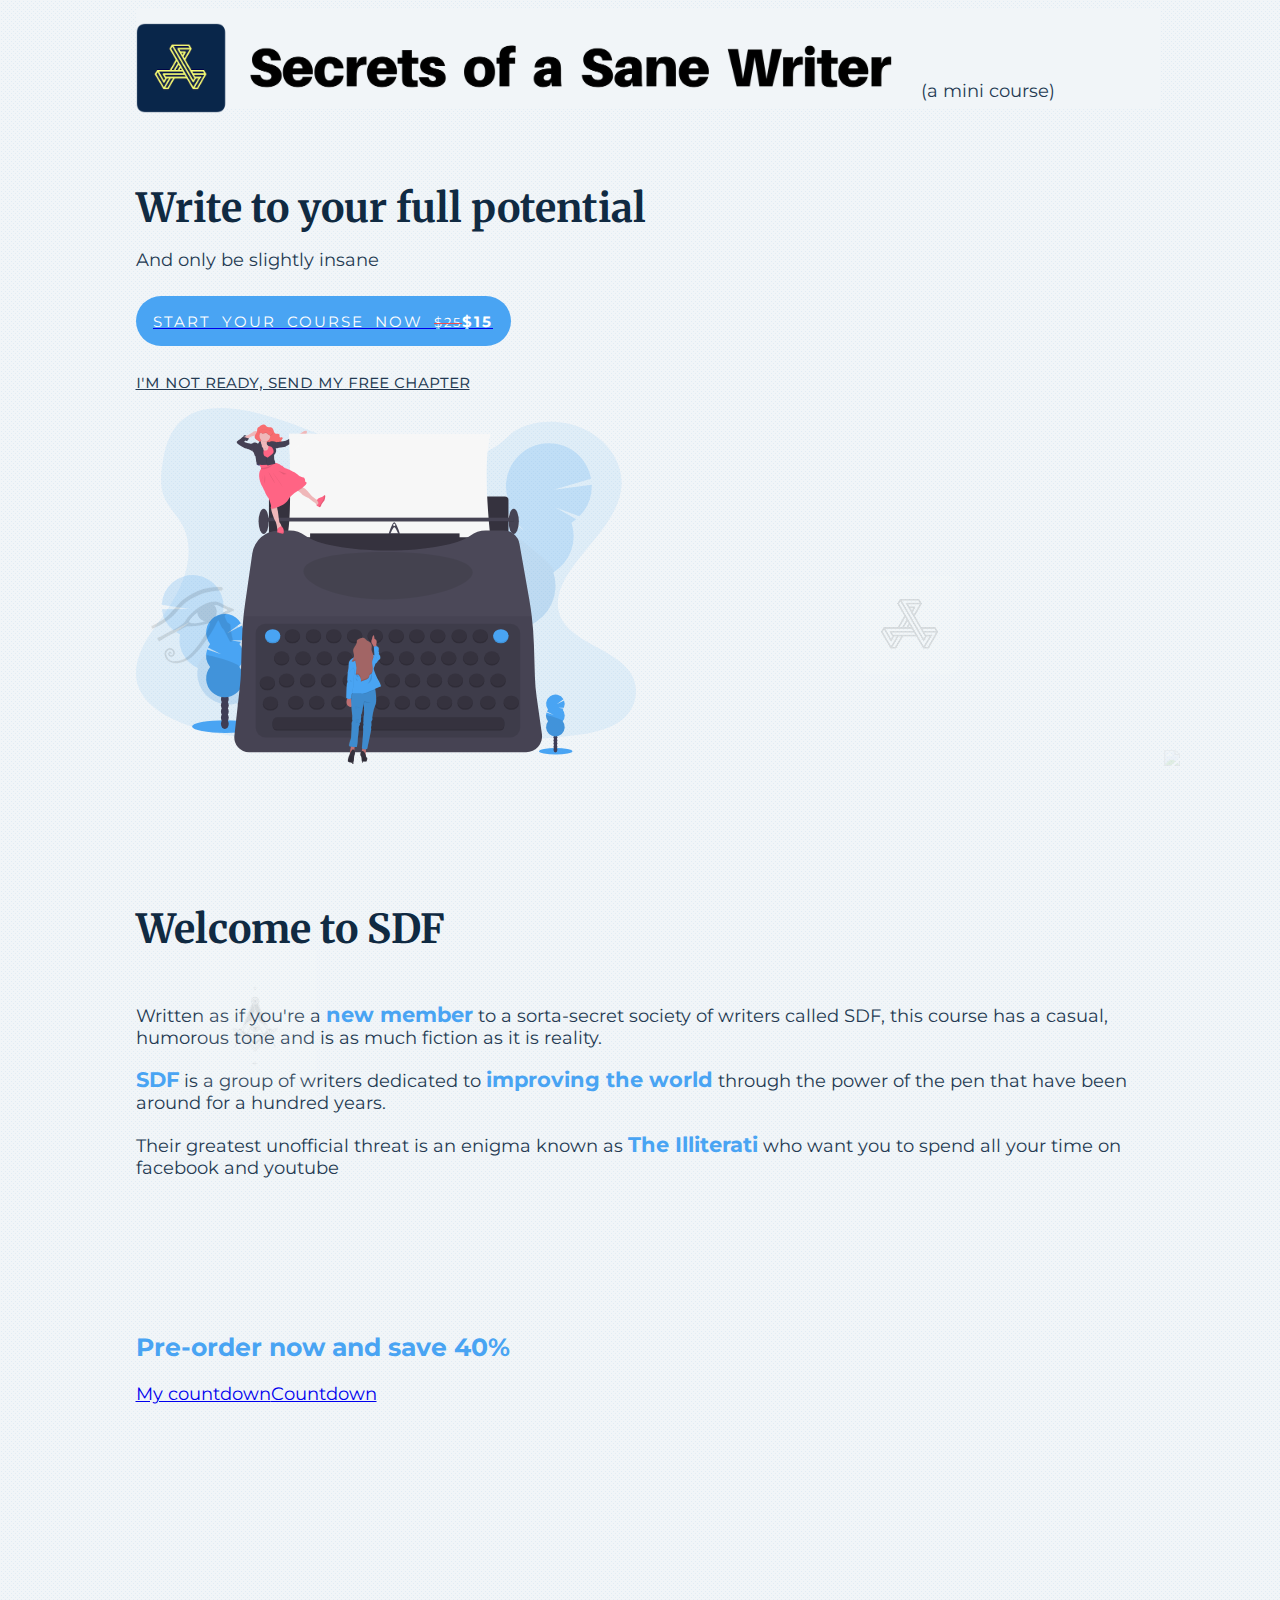
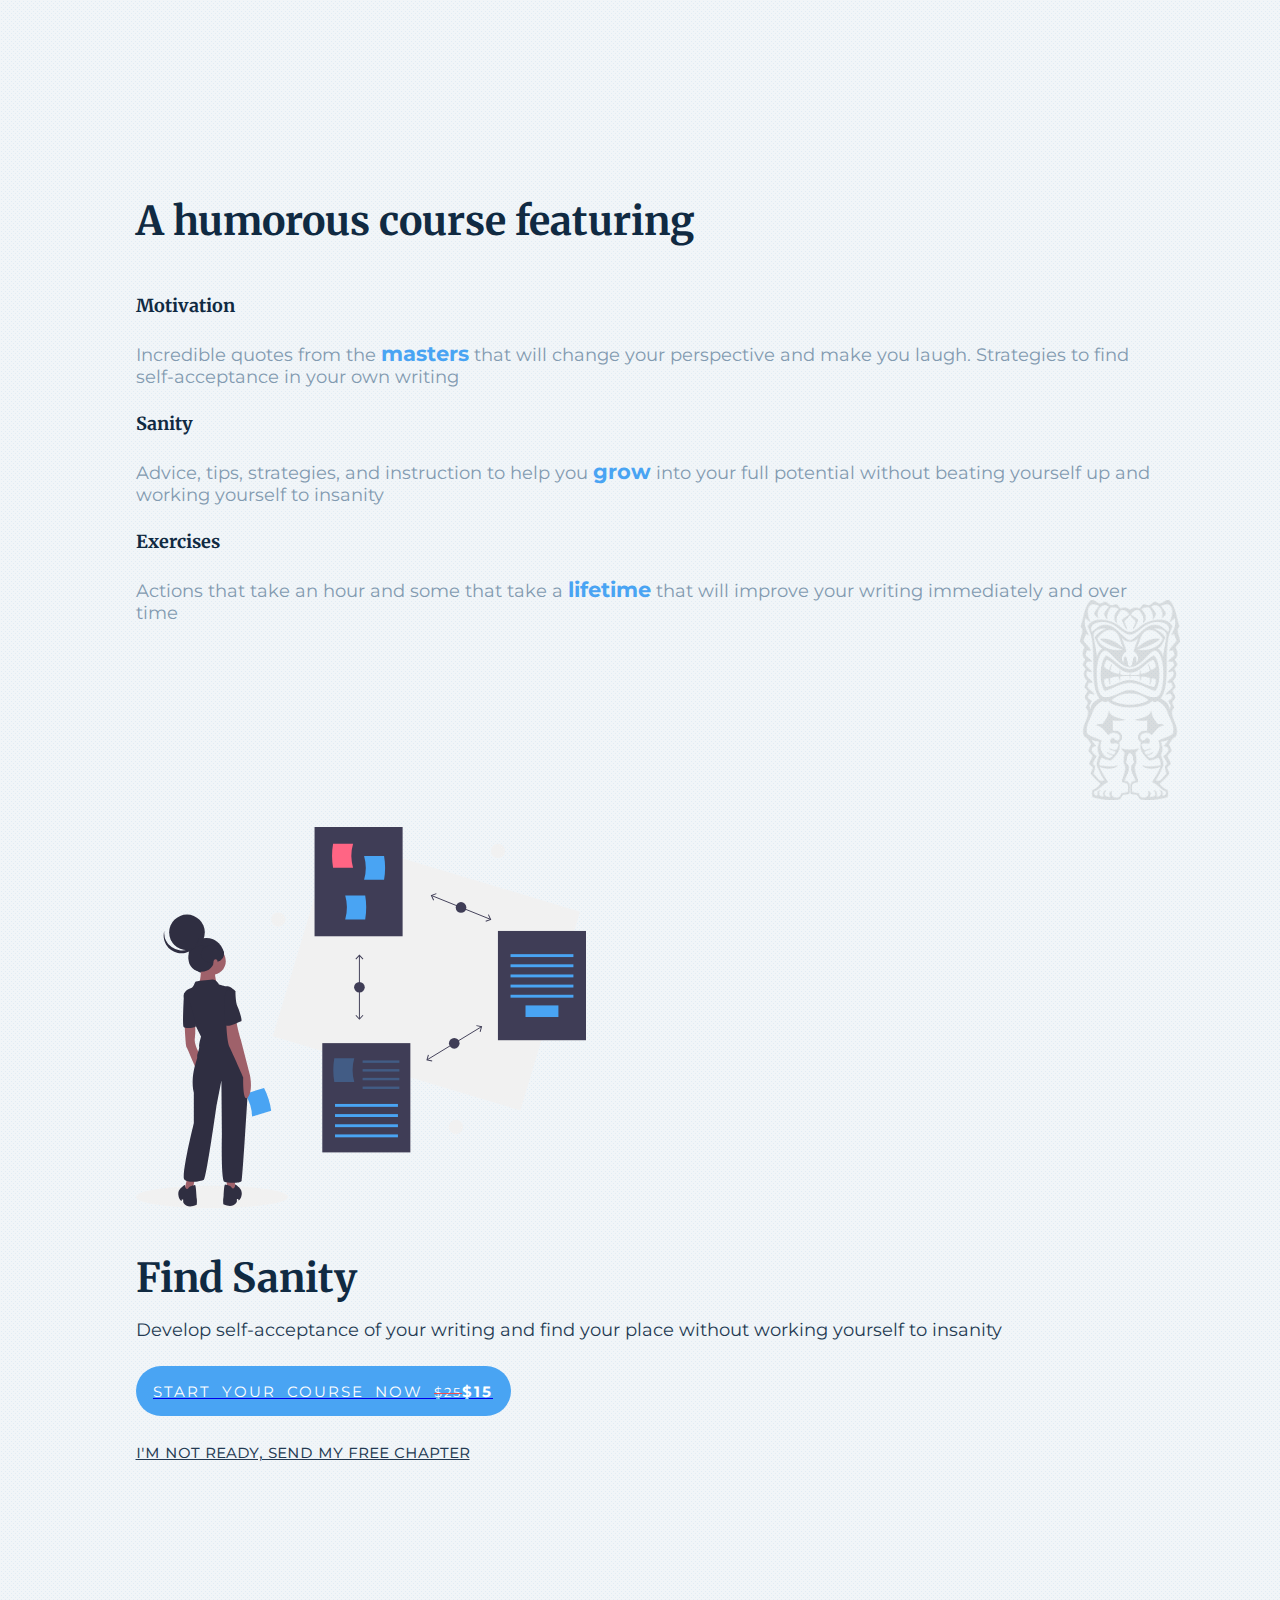
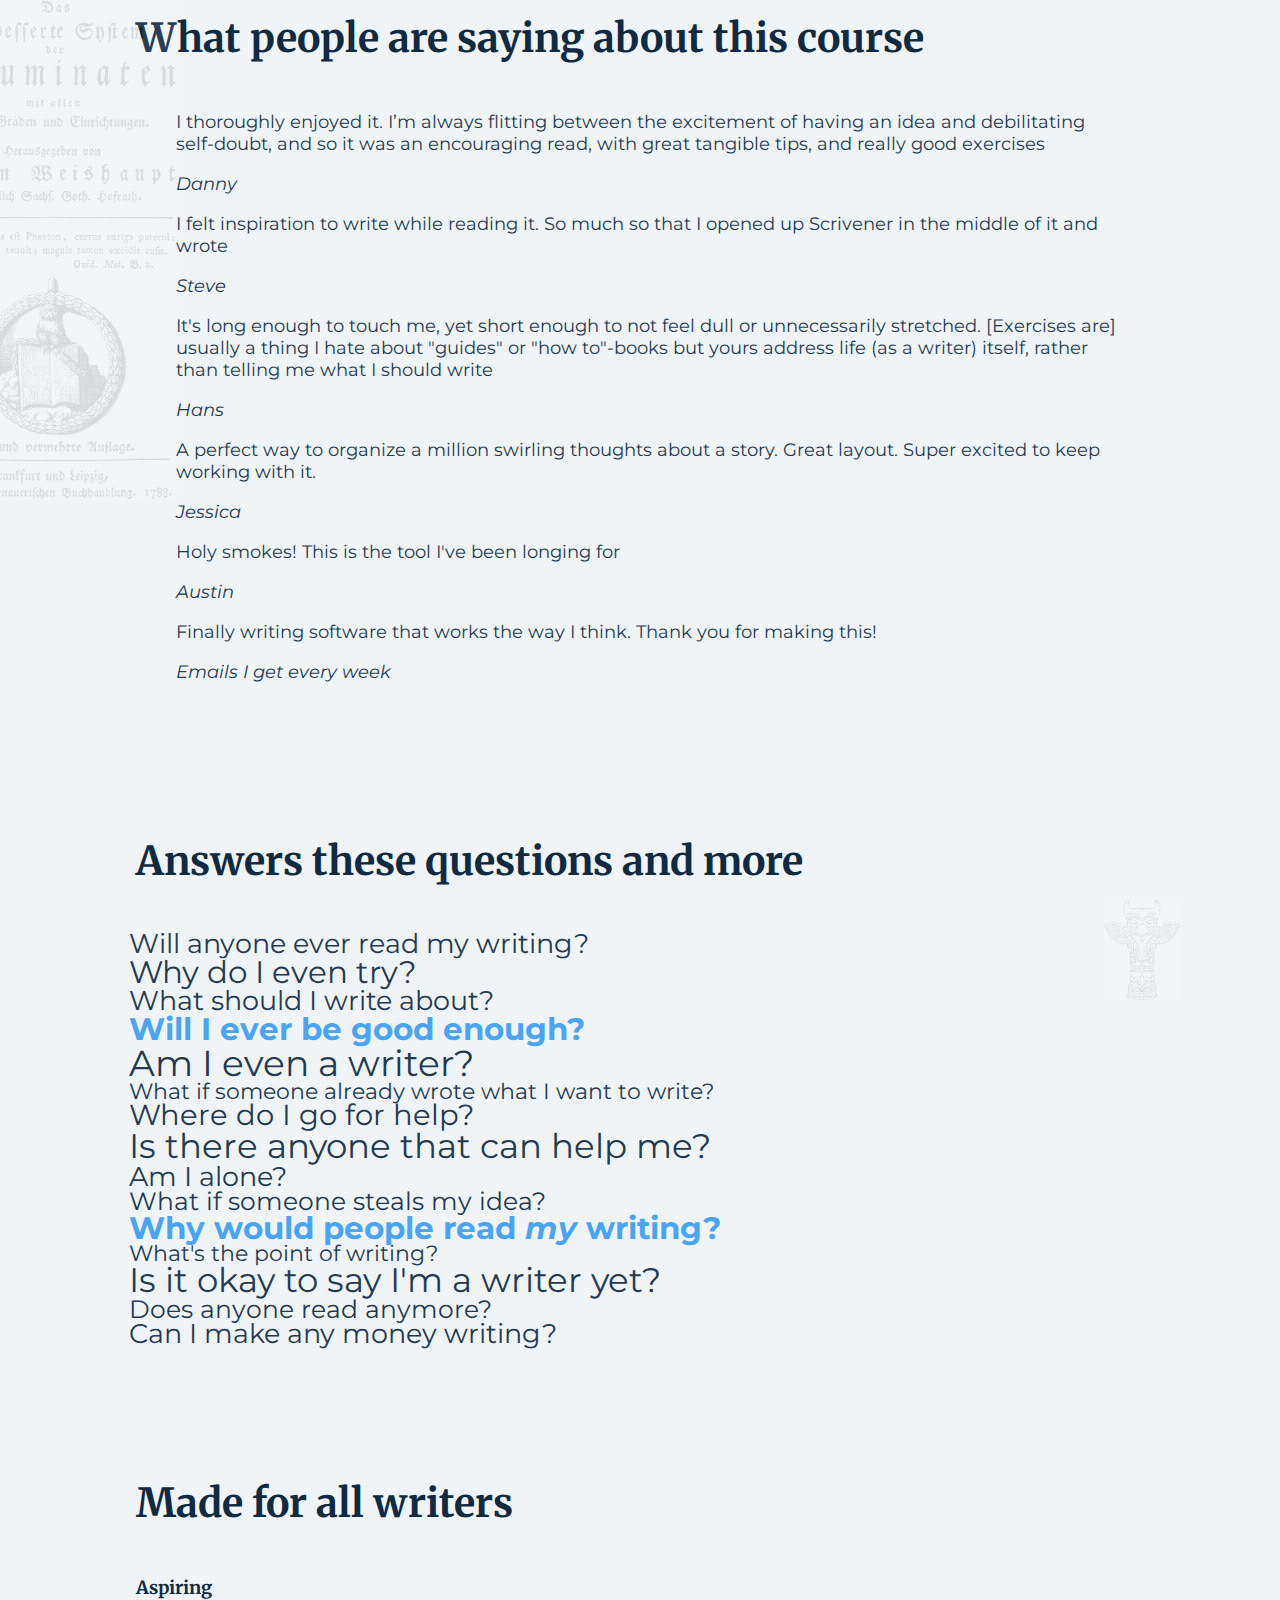
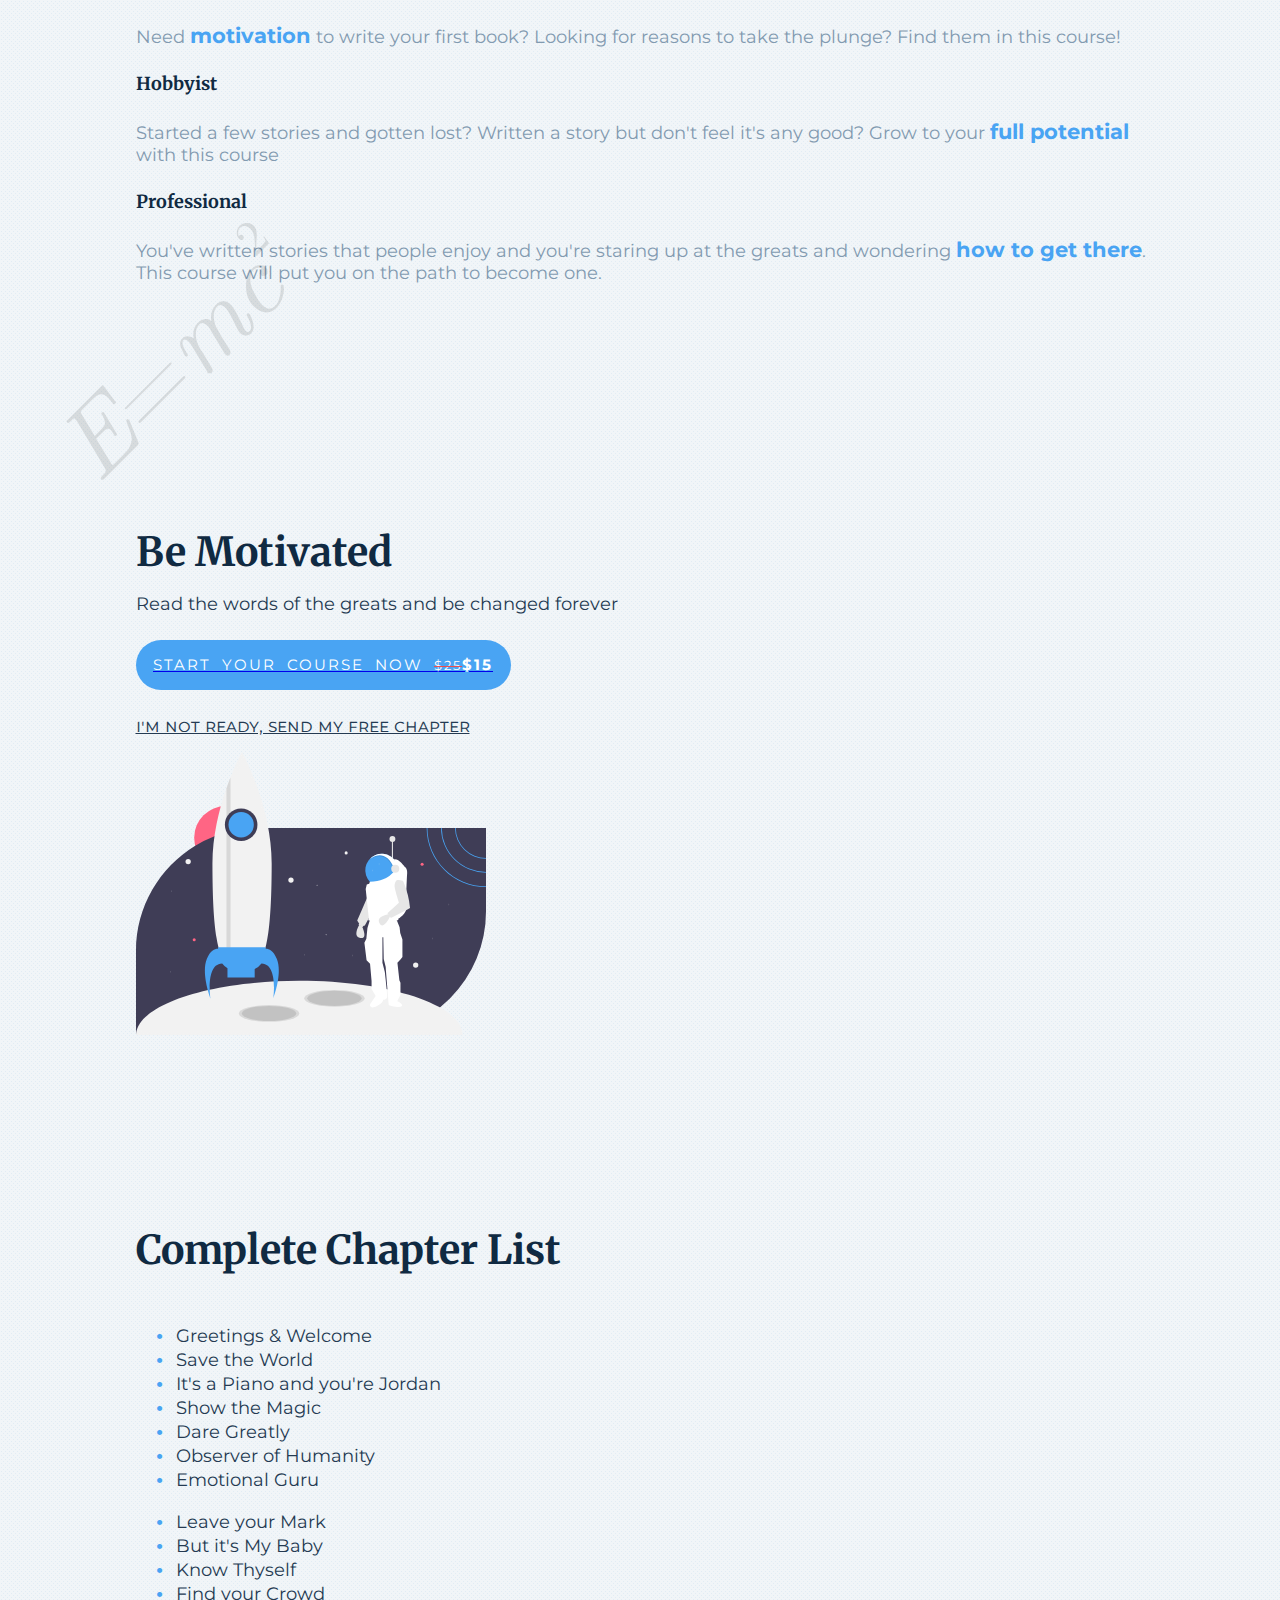
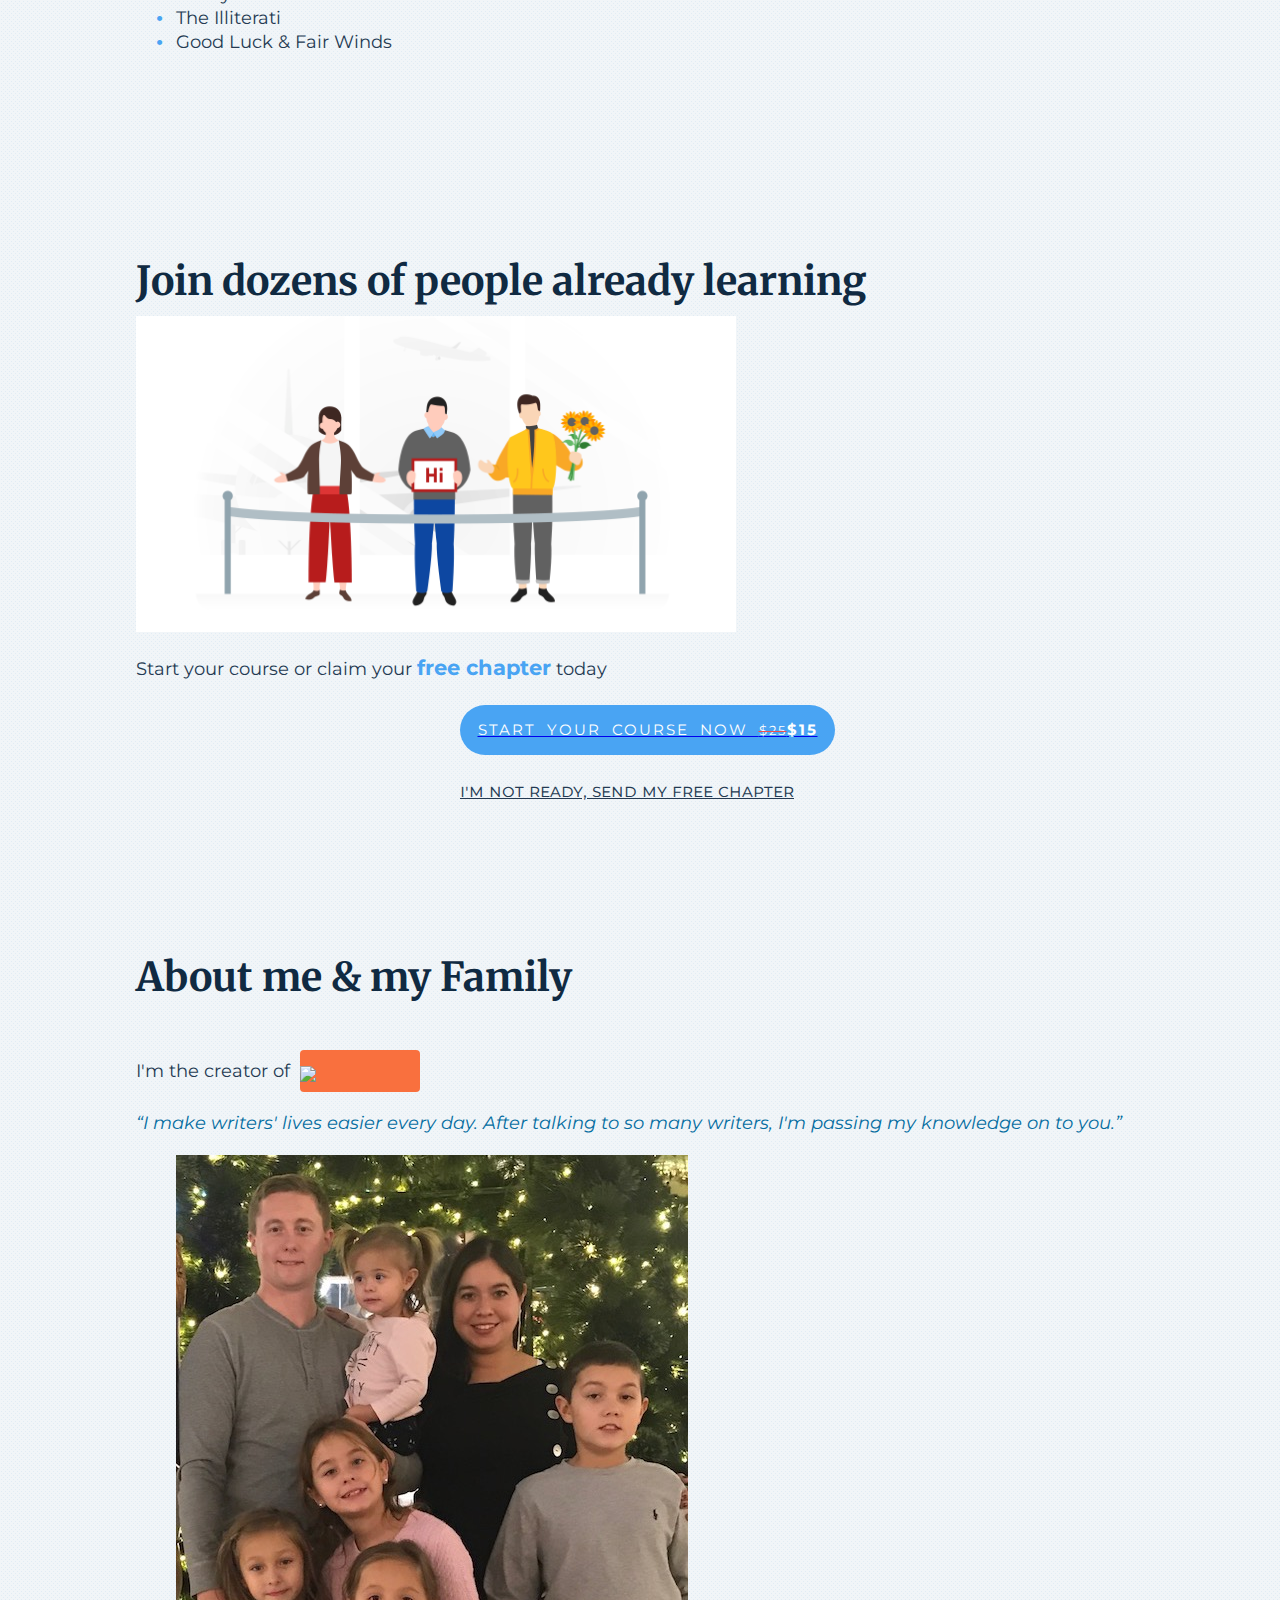
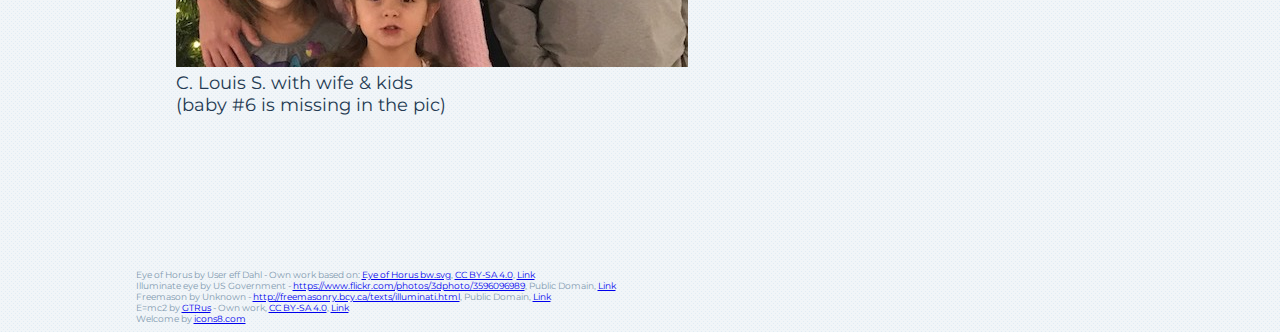
==== index.html @ 9ab64154 "add welcome image" ====
<!DOCTYPE html>
  <head>
    <!-- Global site tag (gtag.js) - Google Analytics -->
    <script async src="https://www.googletagmanager.com/gtag/js?id=UA-109032558-1"></script>
    <script>
      window.dataLayer = window.dataLayer || [];
      function gtag(){dataLayer.push(arguments);}
      gtag('js', new Date());

      gtag('config', 'UA-109032558-1', {
        'linker': {
          'domains': ['plotmynovel.com', 'gumroad.com']
        }
      });
    </script>
    <meta charset="utf-8">
    <meta name="viewport" content="width=device-width, initial-scale=1.0">
    <title>Secrets of a Sane Writer</title>
    <script src="https://gumroad.com/js/gumroad.js"></script>
    
    <link href="https://fonts.googleapis.com/css?family=Merriweather|Montserrat" rel="stylesheet">
    <link href="https://unpkg.com/spectre.css/dist/spectre.min.css" rel="stylesheet">
    <link href="https://unpkg.com/spectre.css/dist/spectre-exp.min.css" rel="stylesheet">
    <link href="https://unpkg.com/spectre.css/dist/spectre-icons.min.css" rel="stylesheet">
    
    <link href="assets/css/styles.css" rel="stylesheet">
      
    <meta name="description" content="A course for writers being inducted into the SDF, a sorta-secret society of writers">
    <link rel="canonical" href="https://www.plotmynovel.com/index.html">
    <meta property="og:title" content="Secrets of a Sane Writer">
    <meta property="og:description" content="A course for writers being inducted into the SDF, a sorta-secret society of writers">
    <meta property="og:url" content="https://www.plotmynovel.com/index.html">
    <meta property="og:locale" content="en_EN">
    <meta property="og:type" content="website">
    <meta property="og:site_name" content="Secrets of a Sane Writer">
    <meta property="og:image" content="assets/img/logo.png">
    <meta property="article:author" content="https://www.facebook.com/plottrapp">
    <meta name="twitter:card" content="summary">
    <meta name="twitter:site" content="camsutter">
    <meta name="twitter:creator" content="camsutter">
    <meta name="twitter:title" content="Secrets of a Sane Writer">
    <meta name="twitter:description" content="A course for writers being inducted into the SDF, a sorta-secret society of writers">
    <meta name="twitter:image" content="assets/img/logo_image_only.png">
    <link type="text/plain" rel="author" href="https://www.plotmynovel.com/humans.txt">
    <link rel="icon" sizes="32x32" href="assets/img/favicon-32x32.png">
  </head>
  <body>
    <div class="content">
      <div class="header p-sticky">
        <a href="https://www.plotmynovel.com"><img src="assets/img/logo.png" height="90"/></a>
        <div class="header-small">(a mini course)</div>
      </div>
      <img class="watermark horus" src="assets/svg/Eye_of_Horus.svg"/>
      <img class="watermark sdf" src="assets/img/sdf_logo.png"/>
      <img class="watermark illuminati" src="assets/img/illuminati.png"/>
      <img class="watermark freemason" src="assets/img/freemason.png"/>
      <img class="watermark tiki" src="assets/img/tiki.jpg"/>
      <img class="watermark illuminati-owl" src="assets/img/illuminati-owl.png"/>
      <img class="watermark totem" src="assets/img/totem.jpg"/>
      <img class="watermark emc" src="assets/svg/Emc2.svg"/>
      <div class="container">
        <div class="columns">
          <div class="column m-top-lg col-lg-12 col-6">
            <h1>Write to your full potential</h1>
            <span>And only be slightly insane</span>
            <a href="https://gum.co/ZDbMu" target="_blank" data-gumroad-single-product="true" class="btn btn-primary btn-lg btn-cta">
              <span class="">START YOUR COURSE NOW <del><span style="color:white;">$25</span></del><b>$15</b></span>
            </a>
            <a href="https://mailchi.mp/3808a655064c/plottr_free_trial" class="btn btn-link btn-free-trial text-bold">
              <span>I&apos;m not ready, send my free chapter</span>
            </a>
          </div>
          <div class="column col-lg-12 col-6">
            <img class="img-responsive" src="assets/svg/undraw_typewriter.svg" width="500"/>
          </div>
        </div>
        <h1 class="text-center">Welcome to SDF</h1>
        <div class="columns">
          <div class="column col-mx-auto col-8 col-sm-12">
            <p>Written as if you&apos;re a <strong>new member</strong> to a sorta-secret society of writers called SDF, this course has a casual, humorous tone and is as much fiction as it is reality.</p>
            <p><strong>SDF</strong> is a group of writers dedicated to <strong>improving the world</strong> through the power of the pen that have been around for a hundred years.</p>
            <p>Their greatest unofficial threat is an enigma known as <strong>The Illiterati</strong> who want you to spend all your time on facebook and youtube</p>
          </div>
        </div>
        <div class="columns">
          <div class="column col-12 text-center py-2 mb-2">
            <p style="font-size: 120%" class="py-2"><strong>Pre-order now and save 40%</strong></p>
          </div>
          <div class="column col-10 col-mx-auto col-md-12">
              <div data-type="countdown" data-id="1380080" class="tickcounter" style="width: 100%; position: relative; padding-bottom: 25%"><a href="https://www.tickcounter.com/countdown/1380080/my-countdown" title="My countdown">My countdown</a><a href="https://www.tickcounter.com/" title="Countdown">Countdown</a></div><script>(function(d, s, id) { var js, pjs = d.getElementsByTagName(s)[0]; if (d.getElementById(id)) return; js = d.createElement(s); js.id = id; js.src = "//www.tickcounter.com/static/js/loader.js"; pjs.parentNode.insertBefore(js, pjs); }(document, "script", "tickcounter-sdk"));</script>
          </div>
        </div>
        <h1 class="text-center">A humorous course featuring</h1>
        <div class="columns gray">
          <div class="column col-4 col-lg-6 col-sm-12">
            <h4 class="text-center">Motivation</h4>
            <p>Incredible quotes from the <strong>masters</strong> that will change your perspective and make you laugh. Strategies to find self-acceptance in your own writing</p>
          </div>
          <div class="column col-4 col-lg-6 col-sm-12">
            <h4 class="text-center">Sanity</h4>
            <p>Advice, tips, strategies, and instruction to help you <strong>grow</strong> into your full potential without beating yourself up and working yourself to insanity</p>
          </div>
          <div class="column col-4 col-lg-6 col-sm-12">
            <h4 class="text-center">Exercises</h4>
            <p>Actions that take an hour and some that take a <strong>lifetime</strong> that will improve your writing immediately and over time</p>
          </div>
        </div>
        <div class="columns spaced-lg">
          <div class="column col-md-12 col-6">
            <img class="img-responsive" src="assets/svg/undraw_process.svg" width="450"/>
          </div>
          <div class="column col-md-12 col-6">
            <h1 class="mt-40">Find Sanity</h1>
            <span>Develop self-acceptance of your writing and find your place without working yourself to insanity</span>
            <a href="https://gum.co/ZDbMu" target="_blank" data-gumroad-single-product="true" class="btn btn-primary btn-lg btn-cta">
              <span class="">START YOUR COURSE NOW <del><span style="color:white;">$25</span></del><b>$15</b></span>
            </a>
            <a href="https://mailchi.mp/3808a655064c/plottr_free_trial" class="btn btn-link btn-free-trial text-bold">
              <span>I&apos;m not ready, send my free chapter</span>
            </a>
          </div>
        </div>
        <h1 class="text-center">What people are saying about this course</h1>
        <div class="columns">
          <div class="column col-4 col-lg-6 col-sm-12">
            <blockquote>
              <p>I thoroughly enjoyed it. I’m always flitting between the excitement of having an idea and debilitating self-doubt, and so it was an encouraging read, with great tangible tips, and really good exercises</p>
              <cite><figure class="avatar" data-initial="DF" style="background-color: hsl(210, 83%, 53%);"></figure> Danny</cite>
            </blockquote>
          </div>
          <div class="column col-4 col-lg-6 col-sm-12">
            <blockquote>
              <p>I felt inspiration to write while reading it. So much so that I opened up Scrivener in the middle of it and wrote</p>
              <cite><figure class="avatar" data-initial="SS" style="background-color: hsl(360, 83%, 62%);"></figure> Steve</cite>
            </blockquote>
          </div>
          <div class="column col-4 col-lg-6 col-sm-12">
            <blockquote>
              <p>It's long enough to touch me, yet short enough to not feel dull or unnecessarily stretched. [Exercises are] usually a thing I hate about "guides" or "how to"-books but yours address life (as a writer) itself, rather than telling me what I should write</p>
              <cite><figure class="avatar" data-initial="H" style="background-color: hsl(16, 94%, 61%);"></figure> Hans</cite>
            </blockquote>
          </div>
          <div class="column col-4 col-lg-6 col-sm-12">
            <blockquote>
              <p>A perfect way to organize a million swirling thoughts about a story. Great layout. Super excited to keep working with it.</p>
              <cite><figure class="avatar" data-initial="JF" style="background-color: hsl(268, 82%, 60%);"></figure> Jessica</cite>
            </blockquote>
          </div>
          <div class="column col-4 col-lg-6 col-sm-12">
            <blockquote>
              <p>Holy smokes! This is the tool I've been longing for</p>
              <cite><figure class="avatar" data-initial="AG" style="background-color: hsl(123, 57%, 45%);"></figure> Austin</cite>
            </blockquote>
          </div>
          <div class="column col-4 col-lg-6 col-sm-12">
            <blockquote>
              <p>Finally writing software that works the way I think. Thank you for making this!</p>
              <cite><figure class="avatar" data-initial="E" style="background-color: hsl(44, 92%, 63%);"></figure> Emails I get every week</cite>
            </blockquote>
          </div>
        </div>
        <h1 class="text-center">Answers these questions and more</h1>
        <div class="columns">
          <div class="column col-12 text-center word-cloud">
            <p>Will anyone ever read my writing?</p>
            <p style="font-size: 170%;">Why do I even try?</p>
            <p>What should I write about?</p>
            <p><strong>Will I ever be good enough?</strong></p>
            <p style="font-size: 200%;">Am I even a writer?</p>
            <p style="font-size: 120%;">What if someone already wrote what I want to write?</p>
            <p style="font-size: 160%;">Where do I go for help?</p>
            <p style="font-size: 190%;">Is there anyone that can help me?</p>
            <p>Am I alone?</p>
            <p style="font-size: 140%;">What if someone steals my idea?</p>
            <p><strong>Why would people read <em>my</em> writing?</strong></p>
            <p style="font-size: 120%;">What&apos;s the point of writing?</p>
            <p style="font-size: 190%;">Is it okay to say I&apos;m a writer yet?</p>
            <p style="font-size: 140%;">Does anyone read anymore?</p>
            <p>Can I make any money writing?</p>
          </div>
        </div>
        <h1 class="text-center">Made for all writers</h1>
        <div class="columns gray">
          <div class="column col-4 col-lg-6 col-sm-12">
            <h4 class="text-center">Aspiring</h4>
            <p>Need <strong>motivation</strong> to write your first book? Looking for reasons to take the plunge? Find them in this course!</p>
          </div>
          <div class="column col-4 col-lg-6 col-sm-12">
            <h4 class="text-center">Hobbyist</h4>
            <p>Started a few stories and gotten lost? Written a story but don&apos;t feel it&apos;s any good? Grow to your <strong>full potential</strong> with this course</p>
          </div>
          <div class="column col-4 col-lg-6 col-sm-12">
            <h4 class="text-center">Professional</h4>
            <p>You&apos;ve written stories that people enjoy and you&apos;re staring up at the greats and wondering <strong>how to get there</strong>. This course will put you on the path to become one.</p>
          </div>
        </div>
        <div class="columns spaced-lg">
            <div class="column col-md-12 col-6">
              <h1 class="mt-40">Be Motivated</h1>
              <span>Read the words of the greats and be changed forever</span>
              <a href="https://gum.co/ZDbMu" target="_blank" data-gumroad-single-product="true" class="btn btn-primary btn-lg btn-cta">
                <span class="">START YOUR COURSE NOW <del><span style="color:white;">$25</span></del><b>$15</b></span>
              </a>
              <a href="https://mailchi.mp/3808a655064c/plottr_free_trial" class="btn btn-link btn-free-trial text-bold">
                <span>I&apos;m not ready, send my free chapter</span>
              </a>
            </div>
            <div class="column col-md-12 col-6">
              <img class="img-responsive" src="assets/svg/undraw_to_the_moon.svg" width="350" class="rotate-10"/>
            </div>
          </div>
        <h1 class="text-center spaced-top-lg">Complete Chapter List</h1>
        <div class="columns">
          <div class="column col-mx-auto col-4 col-sm-12">
            <ul>
              <li>Greetings & Welcome</li>
              <li>Save the World</li>
              <li>It&apos;s a Piano and you&apos;re Jordan</li>
              <li>Show the Magic</li>
              <li>Dare Greatly</li>
              <li>Observer of Humanity</li>
              <li>Emotional Guru</li>
            </ul>
          </div>
          <div class="column col-mx-auto col-4 col-sm-12">
            <ul>
              <li>Leave your Mark</li>
              <li>But it&apos;s My Baby</li>
              <li>Know Thyself</li>
              <li>Find your Crowd</li>
              <li>The Illiterati</li>
              <li>Good Luck & Fair Winds</li>
            </ul>
          </div>
        </div>
        <h1 class="text-center spaced-top-lg" style="margin-bottom: 10px;">Join dozens of people already learning</h1>
        <div class="columns no-spacing">
          <div class="column col-12 py-2">
            <img class="img-responsive p-centered" src="assets/img/fogg-welcome-2.png" width="600">
          </div>
          <div class="column col-6 col-mx-auto col-sm-12">
            <p>Start your course or claim your <strong>free chapter</strong> today</p>
          </div>
        </div>
        <div class="columns">
          <div class="column col-6 col-sm-12 col-mx-auto">
            <a href="https://gum.co/ZDbMu" target="_blank" data-gumroad-single-product="true" class="btn btn-primary btn-lg btn-cta" style="margin-left:auto;margin-right:auto;">
              <span class="">START YOUR COURSE NOW <del><span style="color:white;">$25</span></del><b>$15</b></span>
            </a>
            <a href="https://mailchi.mp/3808a655064c/plottr_free_trial" class="btn btn-link btn-free-trial text-bold" style="margin-left:auto;margin-right:auto;">
              <span>I&apos;m not ready, send my free chapter</span>
            </a>
          </div>
        </div>
        <h1 class="text-center">About me &amp; my Family</h1>
        <div class="columns">
          <div class="column col-10 col-mx-auto text-center py-2">
            <div class="attribution">
              <p>I&apos;m the creator of <a href="https://www.plotmynovel.com"><img width="75" src="https://www.plotmynovel.com/assets/img/plottr_logo_29_500w.png"/></a></p>
            </div>
            <span class="h3 dark-blue about-me"><em>&ldquo;I make writers&apos; lives easier every day. After talking to so many writers, I&apos;m passing my knowledge on to you.&rdquo;</em></span>
          </div>
          <div class="column col-12">
            <figure class="figure">
              <img class="img-responsive p-centered" src="assets/img/fam_pic.jpeg">
              <figcaption class="figure-caption text-center">C. Louis S. with wife &amp; kids <br/>(baby #6 is missing in the pic)</figcaption>
            </figure>
          </div>
        </div>
        <div class="gray small">Eye of Horus by User eff Dahl - Own work based on: <a href="http://commons.wikimedia.org/wiki/File:Eye_of_Horus_bw.svg" title="File:Eye of Horus bw.svg">Eye of Horus bw.svg</a>, <a href="https://creativecommons.org/licenses/by-sa/4.0" title="Creative Commons Attribution-Share Alike 4.0">CC BY-SA 4.0</a>, <a href="https://commons.wikimedia.org/w/index.php?curid=45243617">Link</a></div>
        <div class="gray small">Illuminate eye by US Government - <a rel="nofollow" class="external free" href="https://www.flickr.com/photos/3dphoto/3596096989">https://www.flickr.com/photos/3dphoto/3596096989</a>, Public Domain, <a href="https://commons.wikimedia.org/w/index.php?curid=40171984">Link</a></div>
        <div class="gray small">Freemason by <span lang="en">Unknown</span> - <a rel="nofollow" class="external free" href="http://freemasonry.bcy.ca/texts/illuminati.html">http://freemasonry.bcy.ca/texts/illuminati.html</a>, Public Domain, <a href="https://commons.wikimedia.org/w/index.php?curid=8546484">Link</a></div>
        <div class="gray small">E=mc2 by <a href="http://commons.wikimedia.org/wiki/User:GTRus" title="User:GTRus">GTRus</a> - <span class="int-own-work" lang="en">Own work</span>, <a href="https://creativecommons.org/licenses/by-sa/4.0" title="Creative Commons Attribution-Share Alike 4.0">CC BY-SA 4.0</a>, <a href="https://commons.wikimedia.org/w/index.php?curid=60545604">Link</a></div>
        <div class="gray small">Welcome by <a href="https://icons8.com" >icons8.com</a></div>
      </div>
    </div>
  </body>
</html>
---- assets/css/styles.css ----
body {
  font-family: 'Montserrat', sans-serif;
  color: hsl(211, 39%, 23%);
  font-size: 18px;
  background-color: hsl(210, 36%, 96%);
  background-image: url("data:image/svg+xml,%3Csvg xmlns='http://www.w3.org/2000/svg' width='4' height='4' viewBox='0 0 4 4'%3E%3Cpath fill='%23c8deee' fill-opacity='0.4' d='M1 3h1v1H1V3zm2-2h1v1H3V1z'%3E%3C/path%3E%3C/svg%3E");
}

h1,h2,h3,h4,h5,h6 {
  font-family: 'Merriweather', serif;
  color: hsl(209, 61%, 16%);
}
h1 {
  font-size: 40px;
  margin-bottom: 16px;
}

strong {
  font-size: 115%;
  color: hsl(208, 88%, 62%);
}

.container > h1 {
  margin-bottom: 48px;
}

.gray {
  color: hsl(209, 23%, 60%);
}
.dark-blue {
  color: hsl(200, 96%, 32%);
}
.mt-40 {
  margin-top: 40px;
}
.spaced-lg {
  padding-top: 50px!important;
  padding-bottom: 50px!important;
}
.spaced-top-lg {
  padding-top: 50px!important;
}
.rotate-10 {
  transform: rotate(10deg);
}

/* #49a4f3 */

.content {
  max-width: 1024px;
  margin: auto;
  padding-left: 15px;
}

.header {
  height: 100px;
  top: 0;
  background-color: hsl(210, 36%, 96%);
  z-index: 1000;
}
.header img {
  padding: 15px 0px;
}

.header .header-small {
  display: inline-block;
  vertical-align: 140%;
}

.m-top-lg {
  margin-top: 75px;
}

.columns, .carousel {
  margin-bottom: 60px;
  padding-bottom: 75px!important;
}
.columns.inset {
  padding-bottom: 0px!important;
}

.columns.no-spacing {
  margin-bottom: 10px;
  padding-bottom: 0px!important;
}

.btn.btn-primary.btn-cta {
  display: flex;
  justify-content: center;
  align-items: center;
  background-color: hsl(208, 88%, 62%);
  border-color: hsl(208, 88%, 62%);
  border-radius: 50px;
  margin: 25px 0;
  height: 50px;
  max-width: 375px;
}
.btn-cta span {
  color: white;
  letter-spacing: 2px;
  word-spacing: 5px;
  font-size: 85%;
}

.btn.btn-link.btn-free-trial {
  display: block;
  max-width: 375px;
  color: hsl(211, 39%, 23%);
  margin-bottom: 15px;
}
.btn.btn-link.btn-free-trial:hover {
  text-decoration: underline;
}
.btn-free-trial span {
  font-variant-caps: all-small-caps;
  color: hsl(211, 39%, 23%);
  font-size: 18px;
}

h6.rating {
  text-align: center;
  font-size: 14px;
  max-width: 375px;
}
h6.rating a {
  color: hsl(209, 61%, 16%);
}

.carousel .carousel-nav .nav-item {
  color: hsl(208, 88%, 62%);
}
.carousel .carousel-nav .nav-item::before {
  height: 10px;
}
.carousel .carousel-container .item-next, .carousel .carousel-container .item-prev {
  background: hsla(208, 88%, 62%, 60%);
  border-color: hsla(202, 100%, 95%, 60%);
  color: hsla(202, 100%, 95%, 60%);
}

.price-card {
  box-shadow: 0 0.25rem 1rem rgba(48,55,66,.15);
  border-radius: 10px;
  margin-bottom: 10px;
}

.price-card .card-header {
  background-color: hsl(208, 88%, 62%);
  padding-bottom: 10px;
  color: white;
  border-top-right-radius: 10px;
  border-top-left-radius: 10px;
}

.h3.about-me {
  line-height: 1.5em;
}

ul {
  list-style: none; /* Remove default bullets */
}

ul li {
  margin: 0;
}

ul li::before {
  content: "\2022";  /* Add content: \2022 is the CSS Code/unicode for a bullet */
  color: hsl(208, 88%, 62%); /* Change the color */
  font-weight: bold; /* If you want it to be bold */
  font-size: 110%;
  display: inline-block; /* Needed to add space between the bullet and the text */ 
  width: 1em; /* Also needed for space (tweak if needed) */
  margin-left: -1em; /* Also needed for space (tweak if needed) */
}

.small {
  font-size: 50%;
}

.watermark {
  position: absolute;
  opacity: 0.1;
}

.horus {
  transform: rotate(-25deg);
  top: 590px;
  height: 70px;
  left: 150px;
}

.sdf {
  top: 575px;
  left: 860px;
  height: 100px;
}

.freemason {
  top: 950px;
  left: 200px;
  height: 150px;
}

.illuminati {
  top: 750px;
  right: 100px;
  height: 80px;
}

.tiki {
  top: 2200px;
  height: 200px;
  right: 100px;
}

.illuminati-owl {
  top: 3200px;
  height: 500px;
  left: -75px;
}

.totem {
  top: 4100px;
  right: 100px;
  height: 100px;
}

.emc {
  transform: rotate(-45deg);
  top: 5100px;
  left: 25px;
  height: 100px;
}

.attribution {
  margin-bottom: 10px;
}

.attribution a {
  display: inline-block;
  width: 120px;
  background-color: hsl(16, 94%, 61%);
  border-radius: 4px;
  padding: 10px 0;
  /* height: 55px; */
  margin-left: 5px;
}

.attribution a img {
  vertical-align: bottom;
}

.word-cloud p {
  margin: -7px;
  font-size: 150%;
}

del {
  color: hsl(360, 83%, 62%);
}
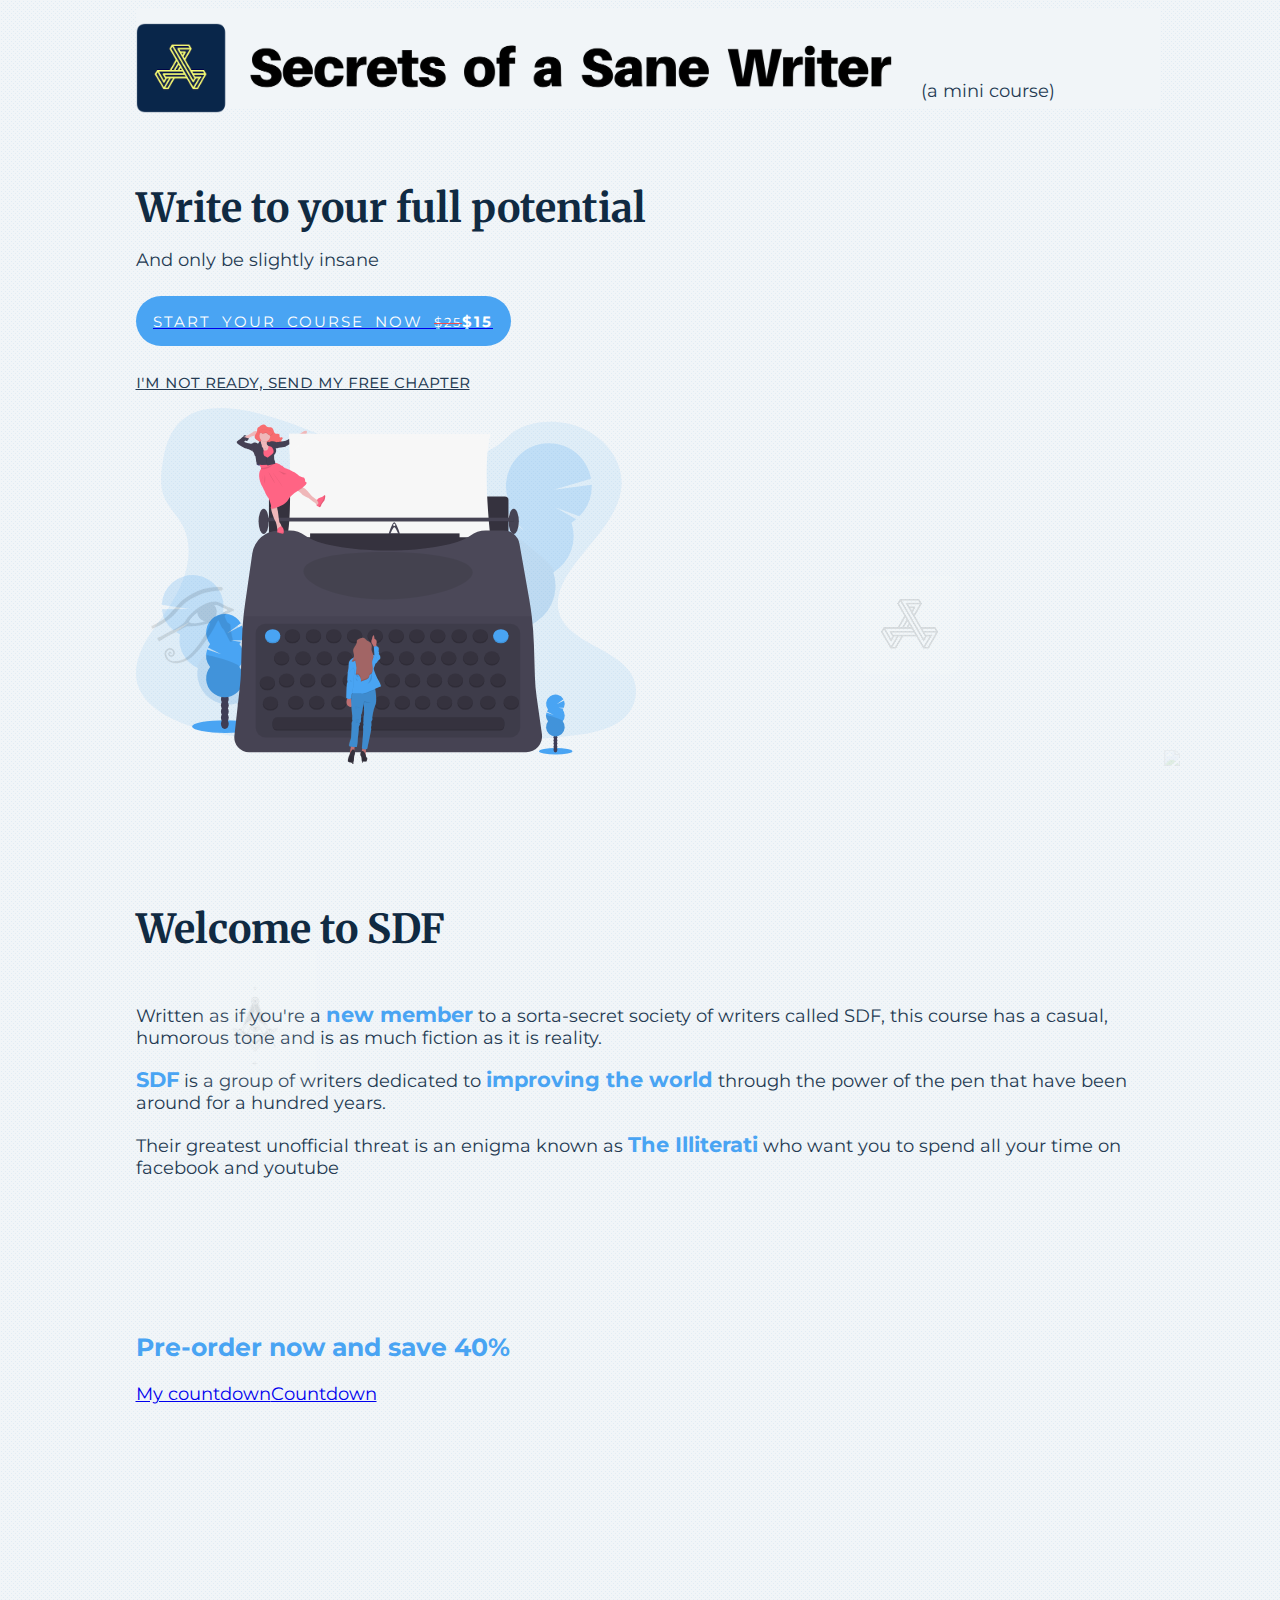
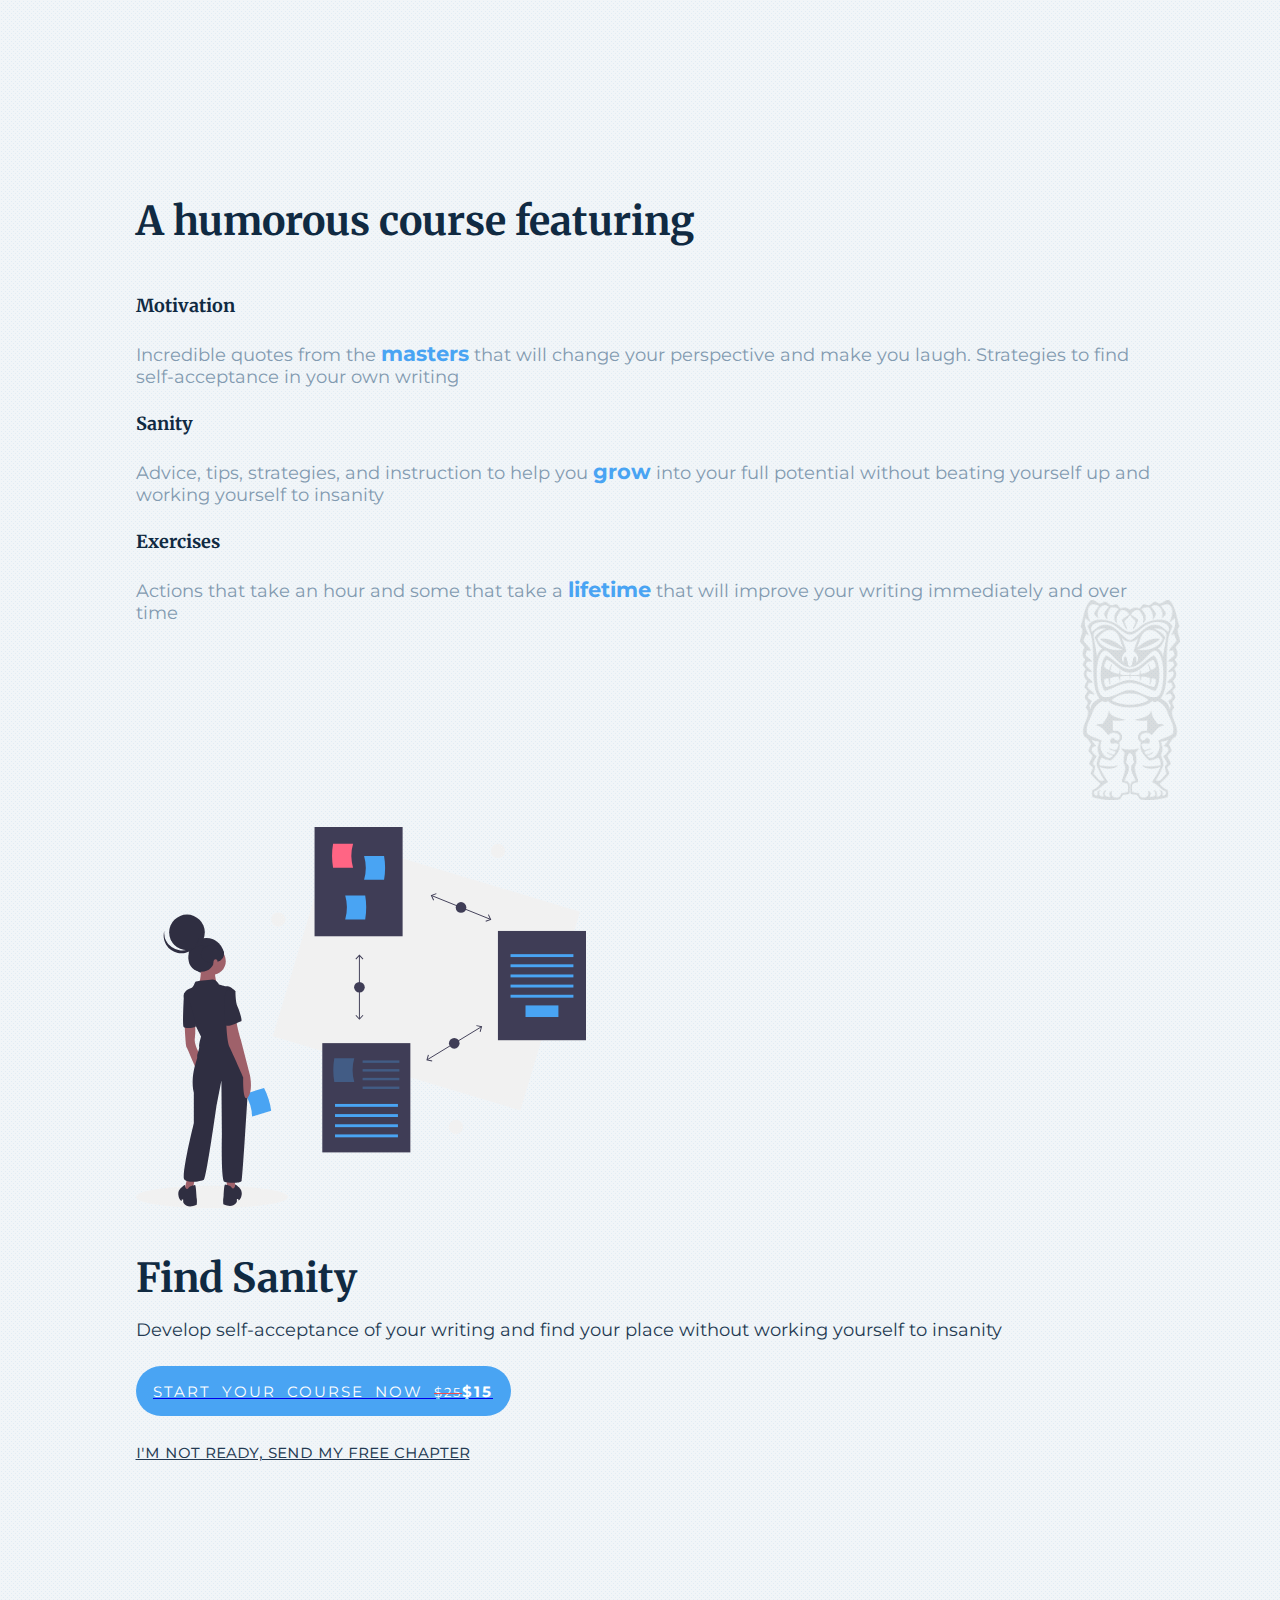
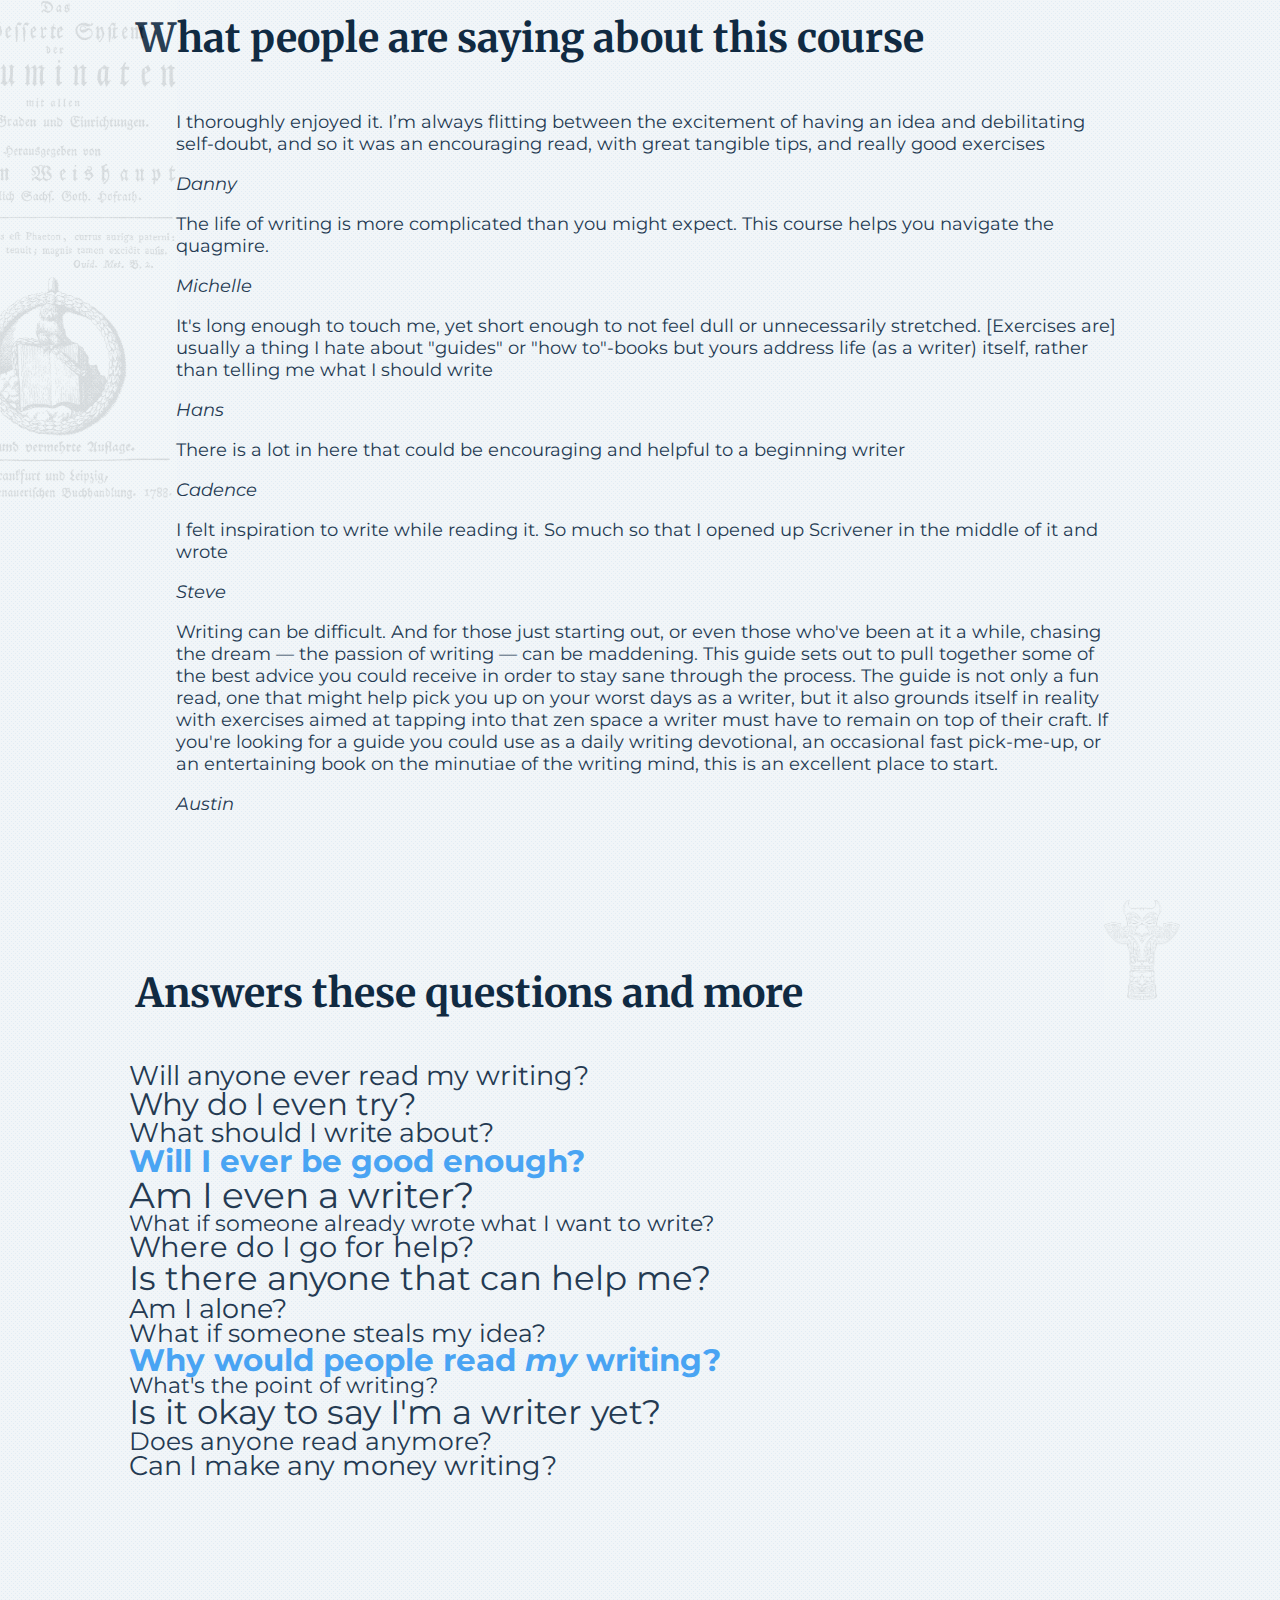
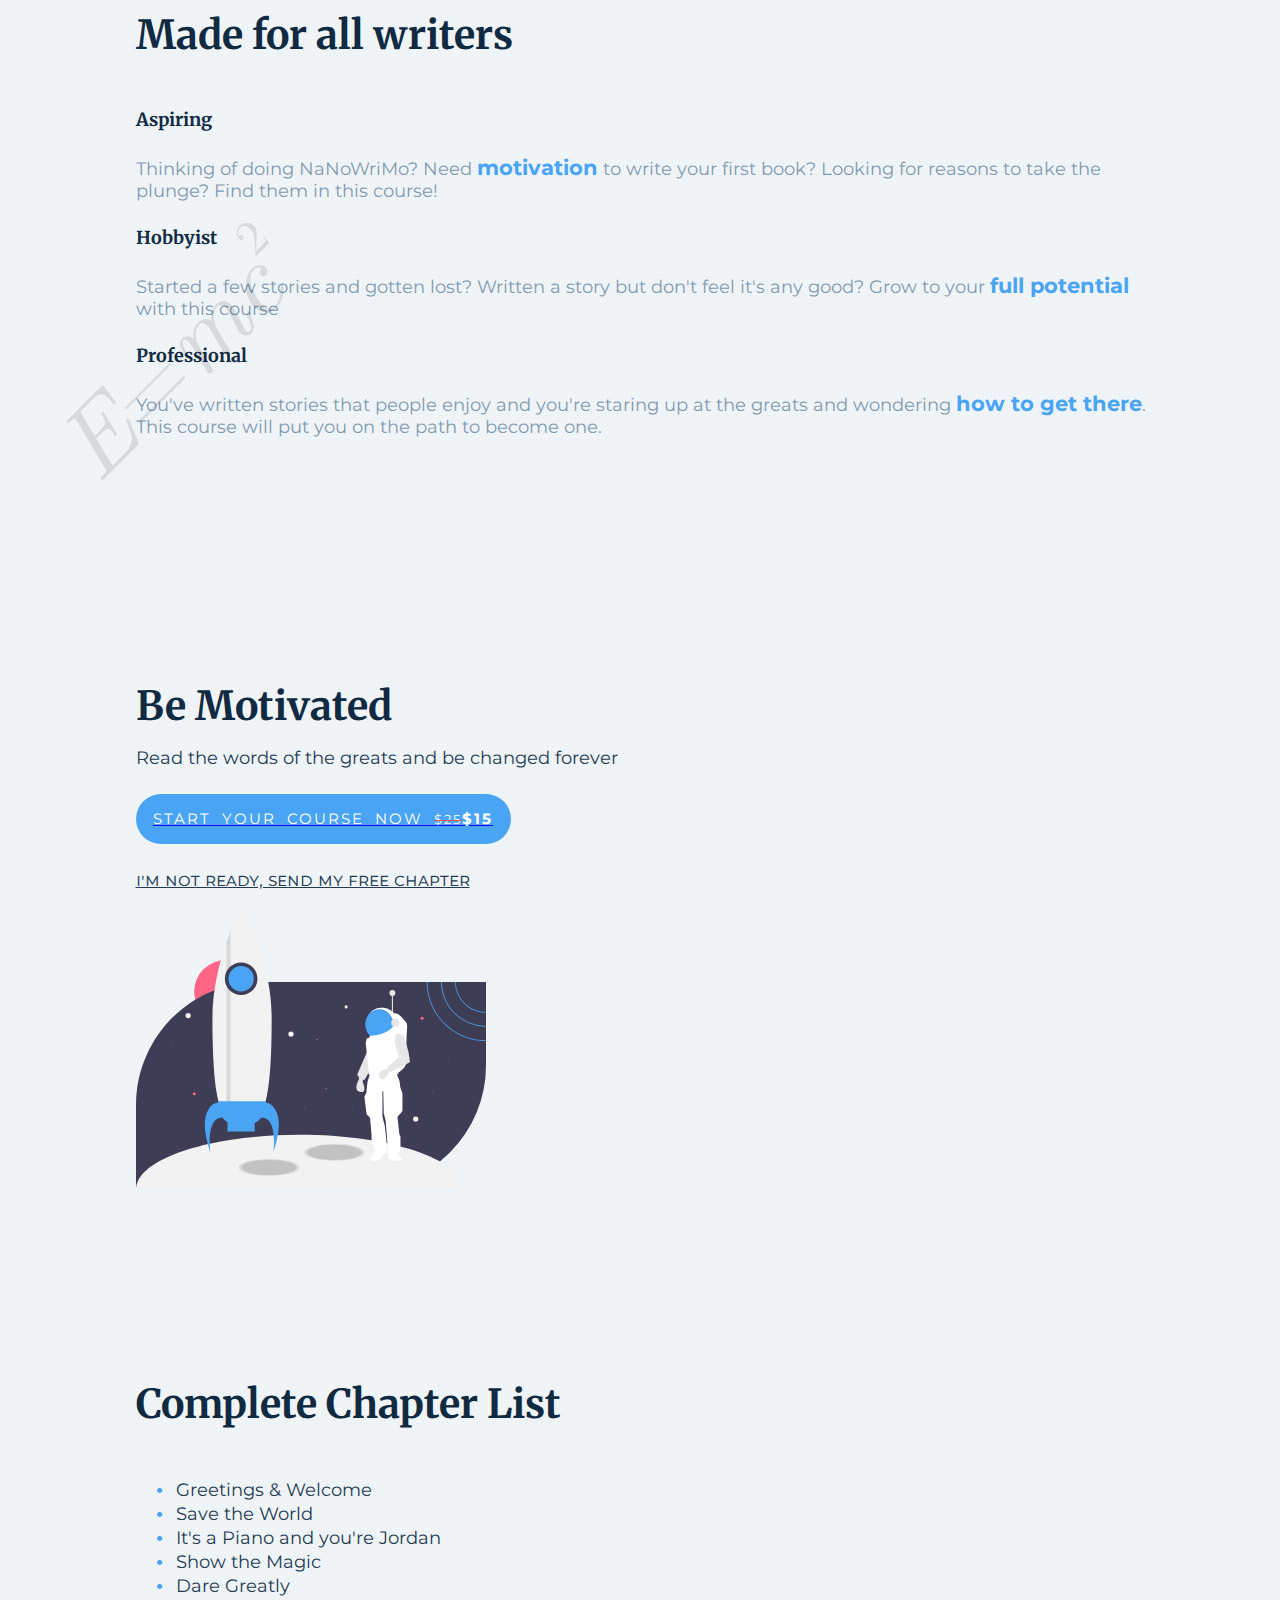
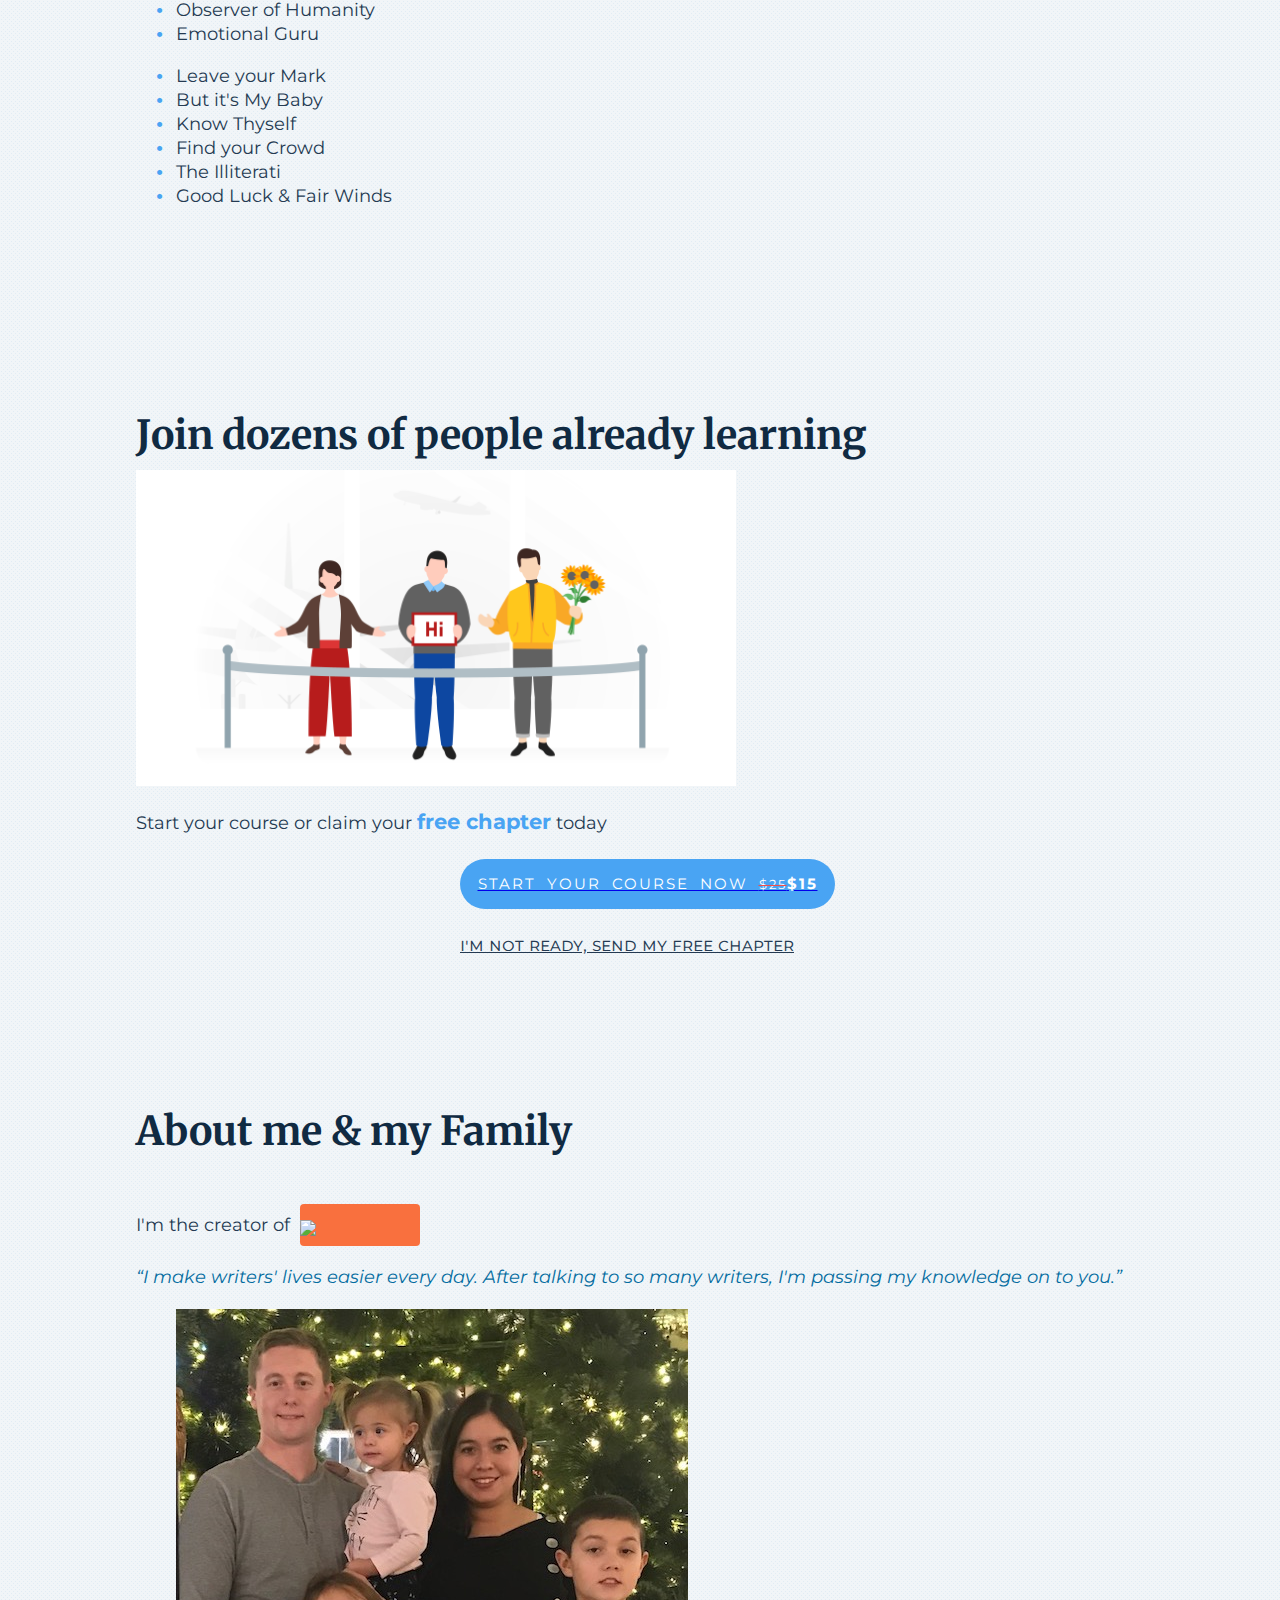
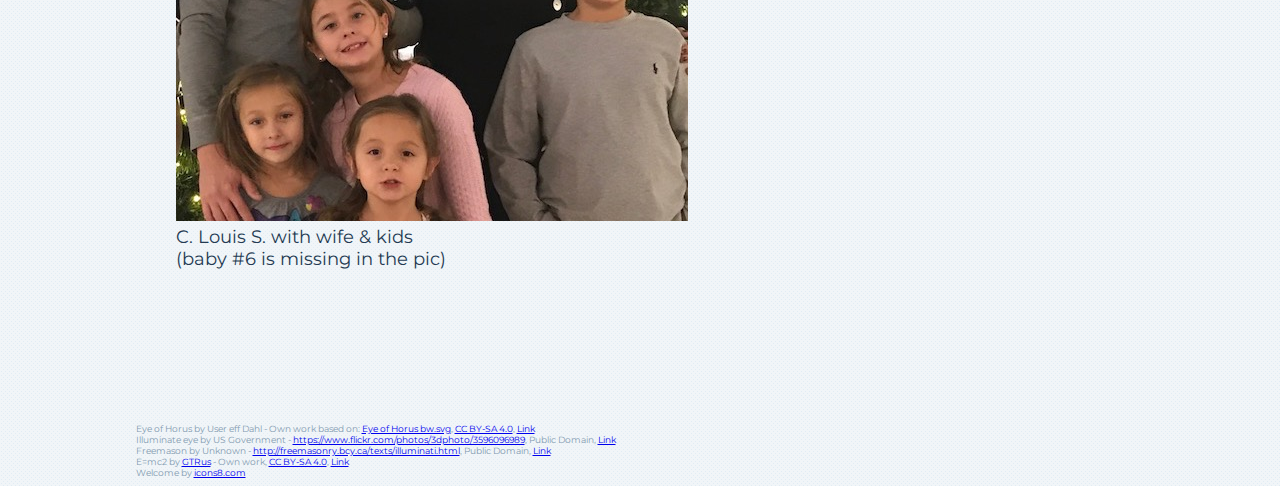
==== commit fddeaa1f: "change favicon and add pdf chapter" ====
--- a/index.html
+++ b/index.html
@@ -66,7 +66,7 @@
             <a href="https://gum.co/ZDbMu" target="_blank" data-gumroad-single-product="true" class="btn btn-primary btn-lg btn-cta">
               <span class="">START YOUR COURSE NOW <del><span style="color:white;">$25</span></del><b>$15</b></span>
             </a>
-            <a href="https://mailchi.mp/3808a655064c/plottr_free_trial" class="btn btn-link btn-free-trial text-bold">
+            <a href="https://mailchi.mp/270e147cfab5/sane_writer_free_chapter" class="btn btn-link btn-free-trial text-bold">
               <span>I&apos;m not ready, send my free chapter</span>
             </a>
           </div>
@@ -115,7 +115,7 @@
             <a href="https://gum.co/ZDbMu" target="_blank" data-gumroad-single-product="true" class="btn btn-primary btn-lg btn-cta">
               <span class="">START YOUR COURSE NOW <del><span style="color:white;">$25</span></del><b>$15</b></span>
             </a>
-            <a href="https://mailchi.mp/3808a655064c/plottr_free_trial" class="btn btn-link btn-free-trial text-bold">
+            <a href="https://mailchi.mp/270e147cfab5/sane_writer_free_chapter" class="btn btn-link btn-free-trial text-bold">
               <span>I&apos;m not ready, send my free chapter</span>
             </a>
           </div>
@@ -130,32 +130,32 @@
           </div>
           <div class="column col-4 col-lg-6 col-sm-12">
             <blockquote>
+              <p>The life of writing is more complicated than you might expect. This course helps you navigate the quagmire.</p>
+              <cite><figure class="avatar" data-initial="MN" style="background-color: hsl(123, 57%, 45%);"></figure> Michelle</cite>
+            </blockquote>
+          </div>
+          <div class="column col-4 col-lg-6 col-sm-12">
+            <blockquote>
+              <p>It's long enough to touch me, yet short enough to not feel dull or unnecessarily stretched. [Exercises are] usually a thing I hate about "guides" or "how to"-books but yours address life (as a writer) itself, rather than telling me what I should write</p>
+              <cite><figure class="avatar" data-initial="H" style="background-color: hsl(16, 94%, 61%);"></figure> Hans</cite>
+            </blockquote>
+          </div>
+          <div class="column col-4 col-lg-6 col-sm-12">
+            <blockquote>
+              <p>There is a lot in here that could be encouraging and helpful to a beginning writer</p>
+              <cite><figure class="avatar" data-initial="CM" style="background-color: hsl(268, 82%, 60%);"></figure> Cadence</cite>
+            </blockquote>
+          </div>
+          <div class="column col-4 col-lg-6 col-sm-12">
+            <blockquote>
               <p>I felt inspiration to write while reading it. So much so that I opened up Scrivener in the middle of it and wrote</p>
               <cite><figure class="avatar" data-initial="SS" style="background-color: hsl(360, 83%, 62%);"></figure> Steve</cite>
             </blockquote>
           </div>
-          <div class="column col-4 col-lg-6 col-sm-12">
-            <blockquote>
-              <p>It's long enough to touch me, yet short enough to not feel dull or unnecessarily stretched. [Exercises are] usually a thing I hate about "guides" or "how to"-books but yours address life (as a writer) itself, rather than telling me what I should write</p>
-              <cite><figure class="avatar" data-initial="H" style="background-color: hsl(16, 94%, 61%);"></figure> Hans</cite>
-            </blockquote>
-          </div>
-          <div class="column col-4 col-lg-6 col-sm-12">
-            <blockquote>
-              <p>A perfect way to organize a million swirling thoughts about a story. Great layout. Super excited to keep working with it.</p>
-              <cite><figure class="avatar" data-initial="JF" style="background-color: hsl(268, 82%, 60%);"></figure> Jessica</cite>
-            </blockquote>
-          </div>
-          <div class="column col-4 col-lg-6 col-sm-12">
-            <blockquote>
-              <p>Holy smokes! This is the tool I've been longing for</p>
-              <cite><figure class="avatar" data-initial="AG" style="background-color: hsl(123, 57%, 45%);"></figure> Austin</cite>
-            </blockquote>
-          </div>
-          <div class="column col-4 col-lg-6 col-sm-12">
-            <blockquote>
-              <p>Finally writing software that works the way I think. Thank you for making this!</p>
-              <cite><figure class="avatar" data-initial="E" style="background-color: hsl(44, 92%, 63%);"></figure> Emails I get every week</cite>
+          <div class="column col-12">
+            <blockquote>
+              <p>Writing can be difficult. And for those just starting out, or even those who&apos;ve been at it a while, chasing the dream &mdash; the passion of writing &mdash; can be maddening. This guide sets out to pull together some of the best advice you could receive in order to stay sane through the process. The guide is not only a fun read, one that might help pick you up on your worst days as a writer, but it also grounds itself in reality with exercises aimed at tapping into that zen space a writer must have to remain on top of their craft. If you&apos;re looking for a guide you could use as a daily writing devotional, an occasional fast pick-me-up, or an entertaining book on the minutiae of the writing mind, this is an excellent place to start.</p>
+              <cite><figure class="avatar" data-initial="AG" style="background-color: hsl(44, 92%, 63%);"></figure> Austin</cite>
             </blockquote>
           </div>
         </div>
@@ -183,7 +183,7 @@
         <div class="columns gray">
           <div class="column col-4 col-lg-6 col-sm-12">
             <h4 class="text-center">Aspiring</h4>
-            <p>Need <strong>motivation</strong> to write your first book? Looking for reasons to take the plunge? Find them in this course!</p>
+            <p>Thinking of doing NaNoWriMo? Need <strong>motivation</strong> to write your first book? Looking for reasons to take the plunge? Find them in this course!</p>
           </div>
           <div class="column col-4 col-lg-6 col-sm-12">
             <h4 class="text-center">Hobbyist</h4>
@@ -201,7 +201,7 @@
               <a href="https://gum.co/ZDbMu" target="_blank" data-gumroad-single-product="true" class="btn btn-primary btn-lg btn-cta">
                 <span class="">START YOUR COURSE NOW <del><span style="color:white;">$25</span></del><b>$15</b></span>
               </a>
-              <a href="https://mailchi.mp/3808a655064c/plottr_free_trial" class="btn btn-link btn-free-trial text-bold">
+              <a href="https://mailchi.mp/270e147cfab5/sane_writer_free_chapter" class="btn btn-link btn-free-trial text-bold">
                 <span>I&apos;m not ready, send my free chapter</span>
               </a>
             </div>
@@ -247,7 +247,7 @@
             <a href="https://gum.co/ZDbMu" target="_blank" data-gumroad-single-product="true" class="btn btn-primary btn-lg btn-cta" style="margin-left:auto;margin-right:auto;">
               <span class="">START YOUR COURSE NOW <del><span style="color:white;">$25</span></del><b>$15</b></span>
             </a>
-            <a href="https://mailchi.mp/3808a655064c/plottr_free_trial" class="btn btn-link btn-free-trial text-bold" style="margin-left:auto;margin-right:auto;">
+            <a href="https://mailchi.mp/270e147cfab5/sane_writer_free_chapter" class="btn btn-link btn-free-trial text-bold" style="margin-left:auto;margin-right:auto;">
               <span>I&apos;m not ready, send my free chapter</span>
             </a>
           </div>
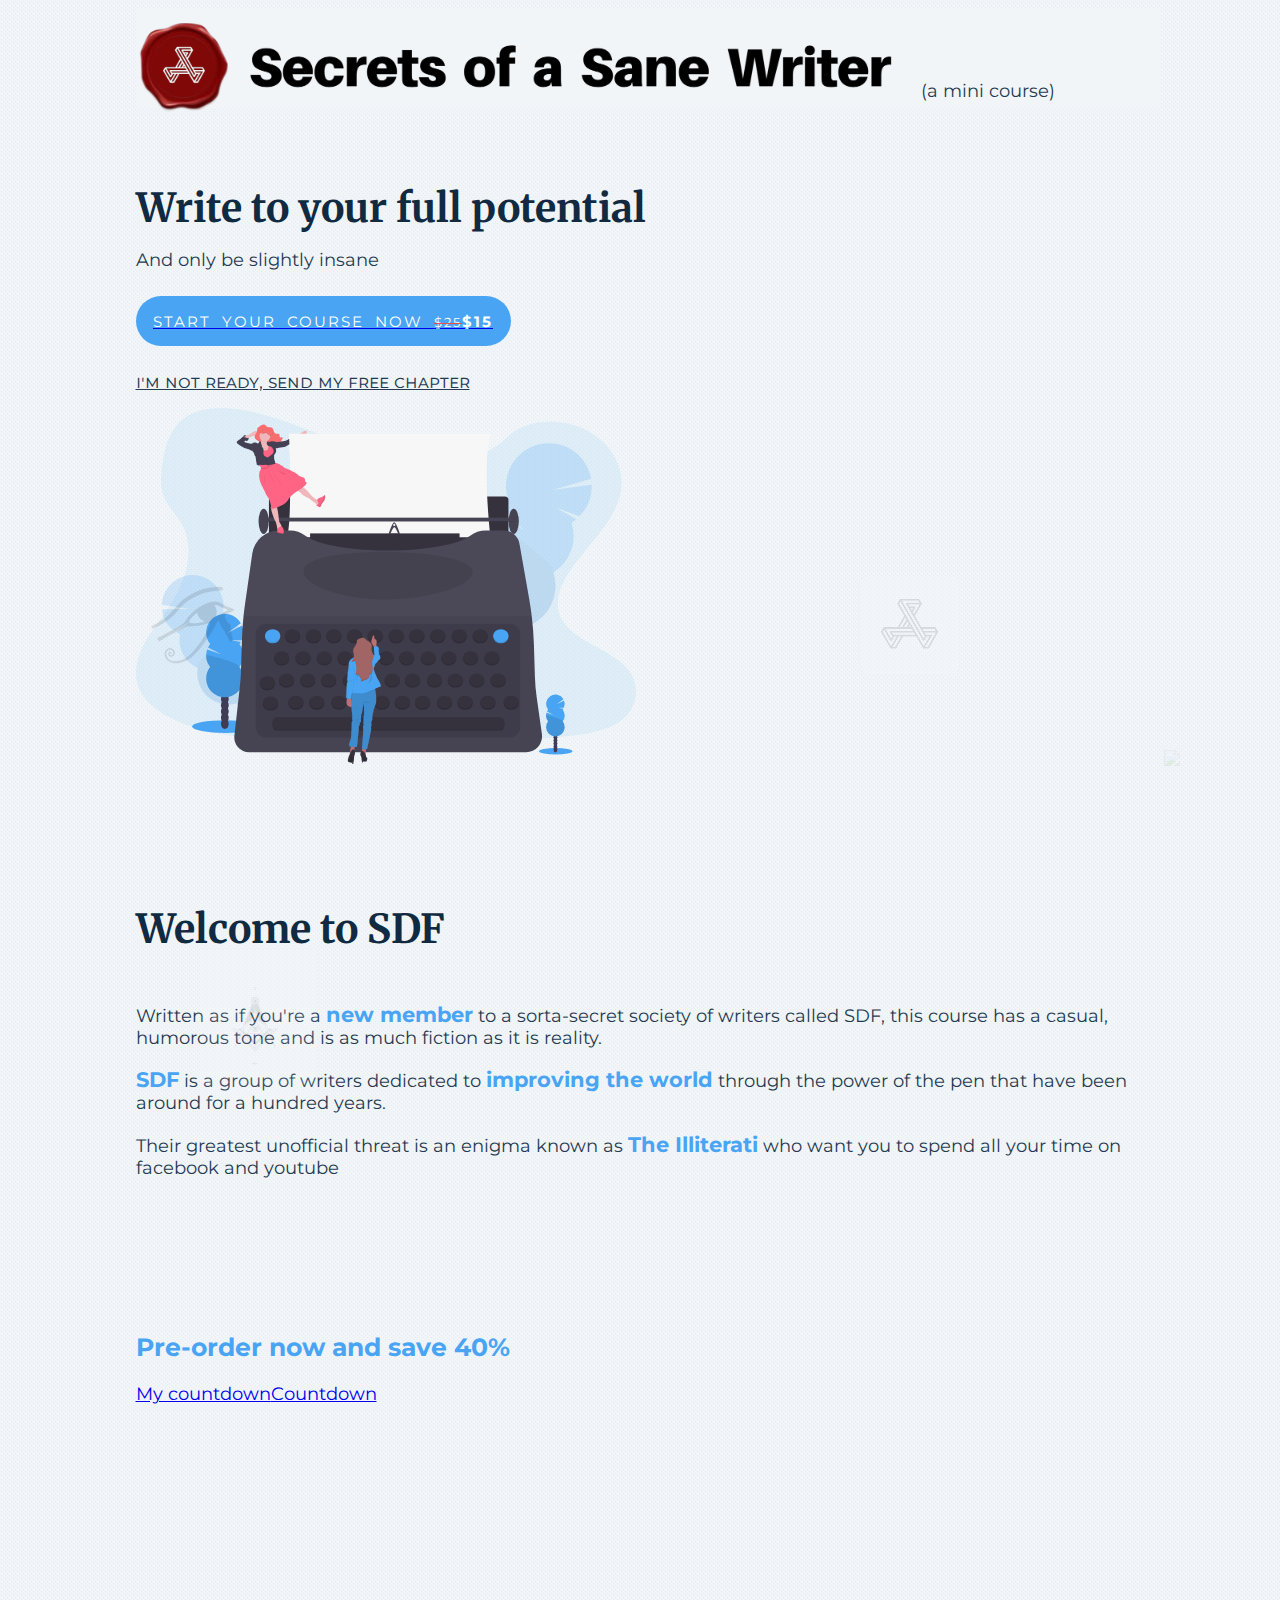
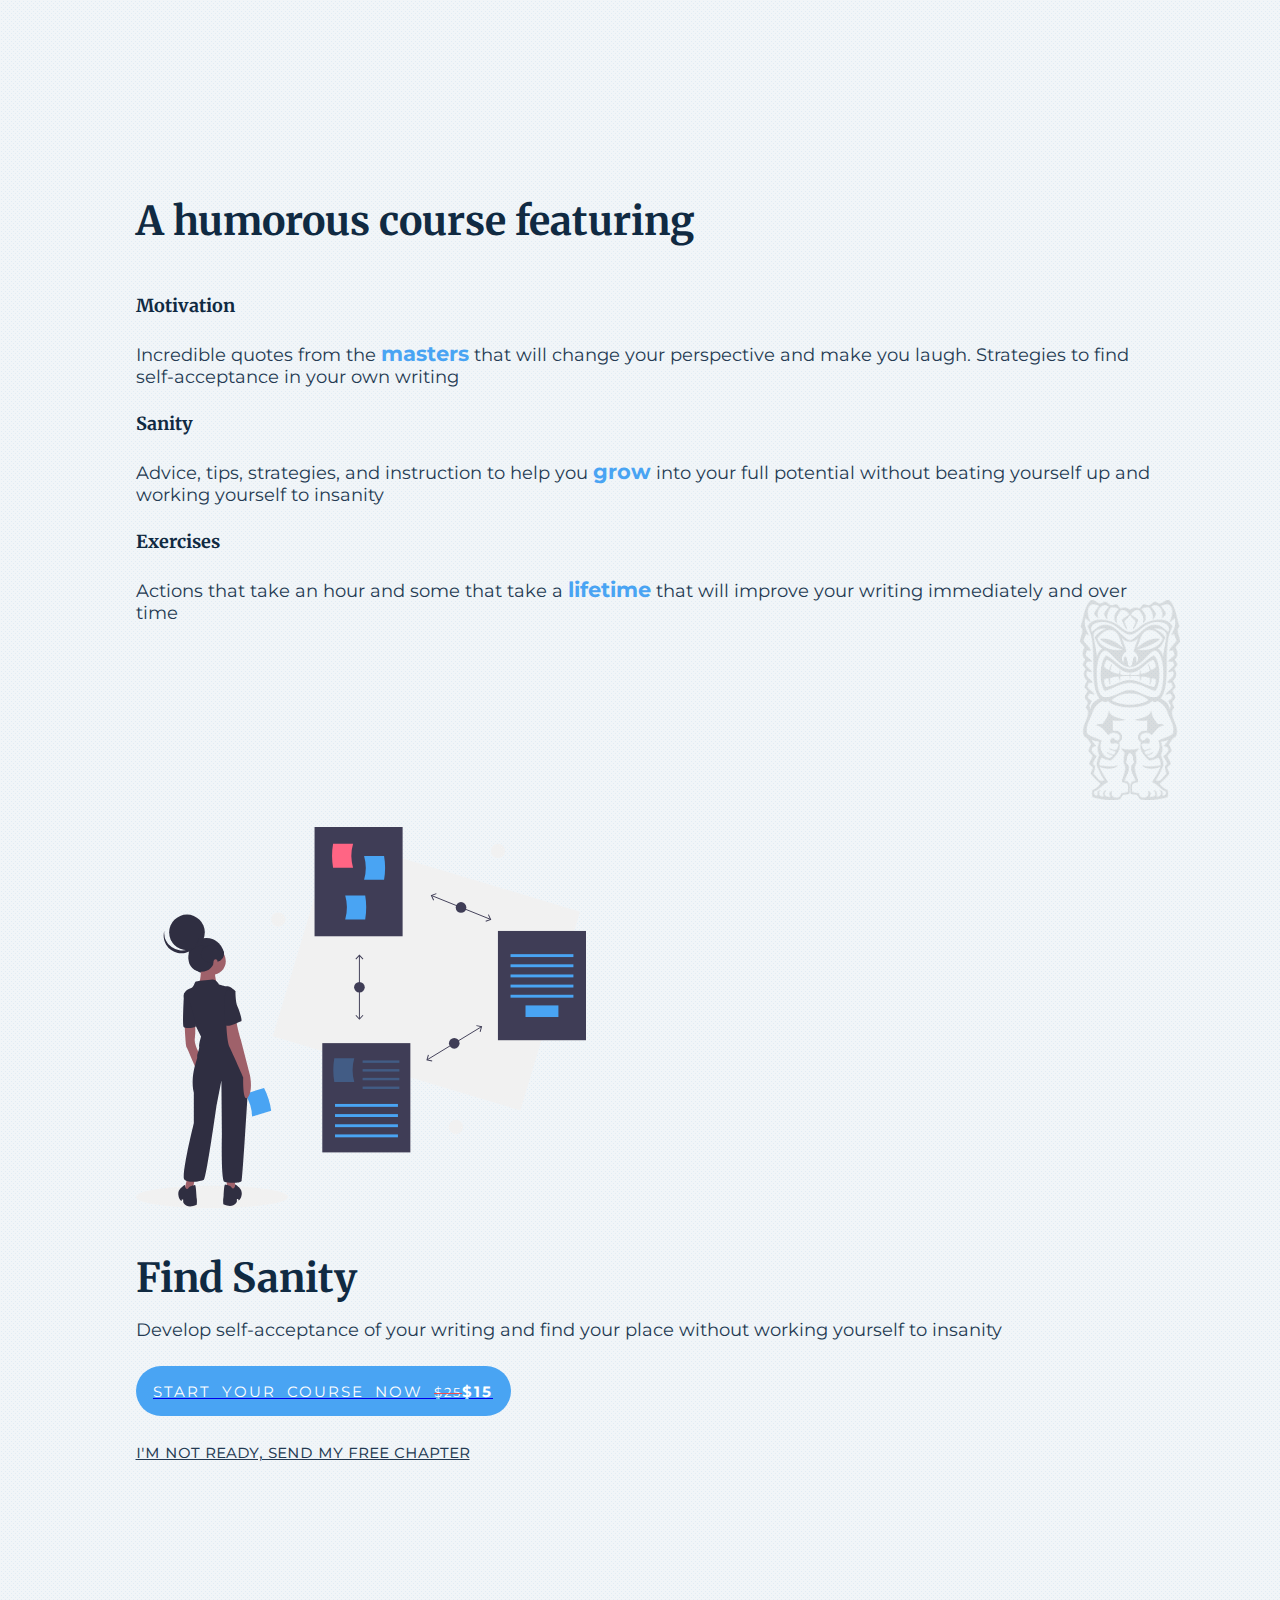
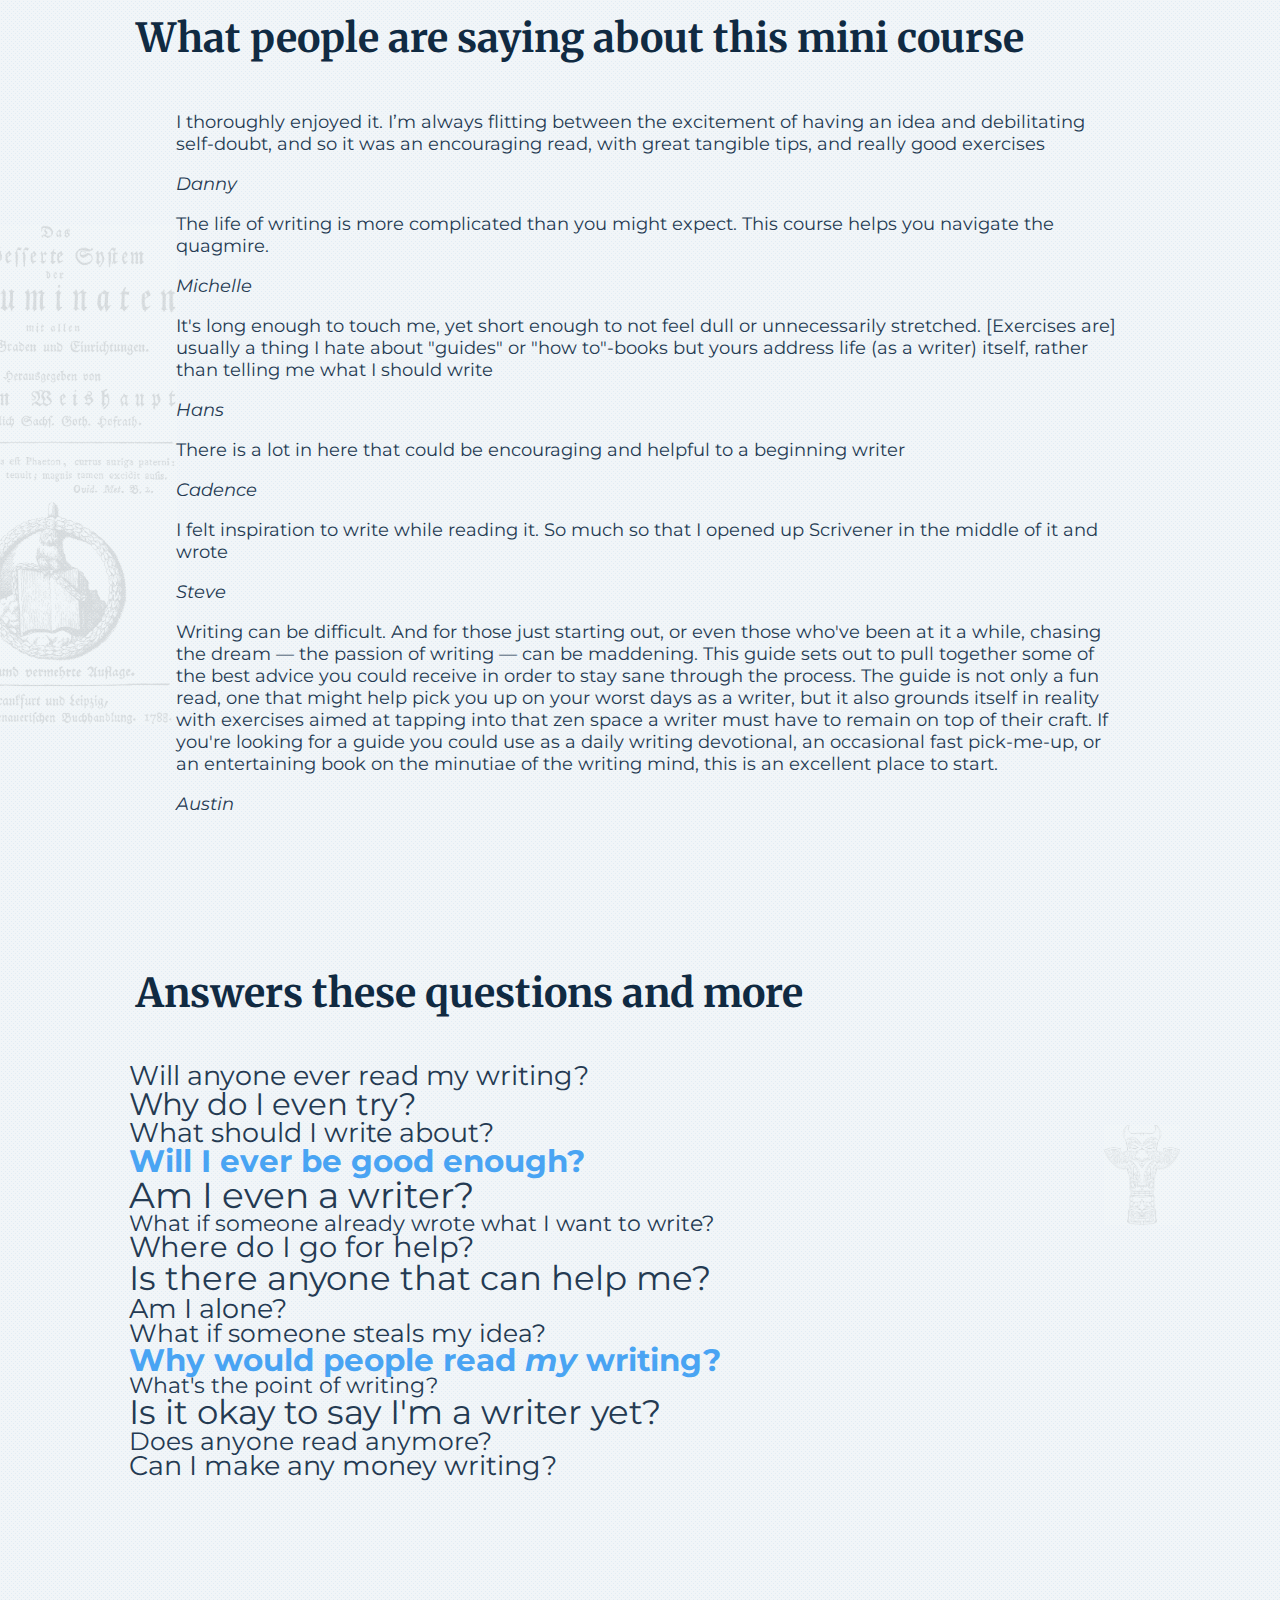
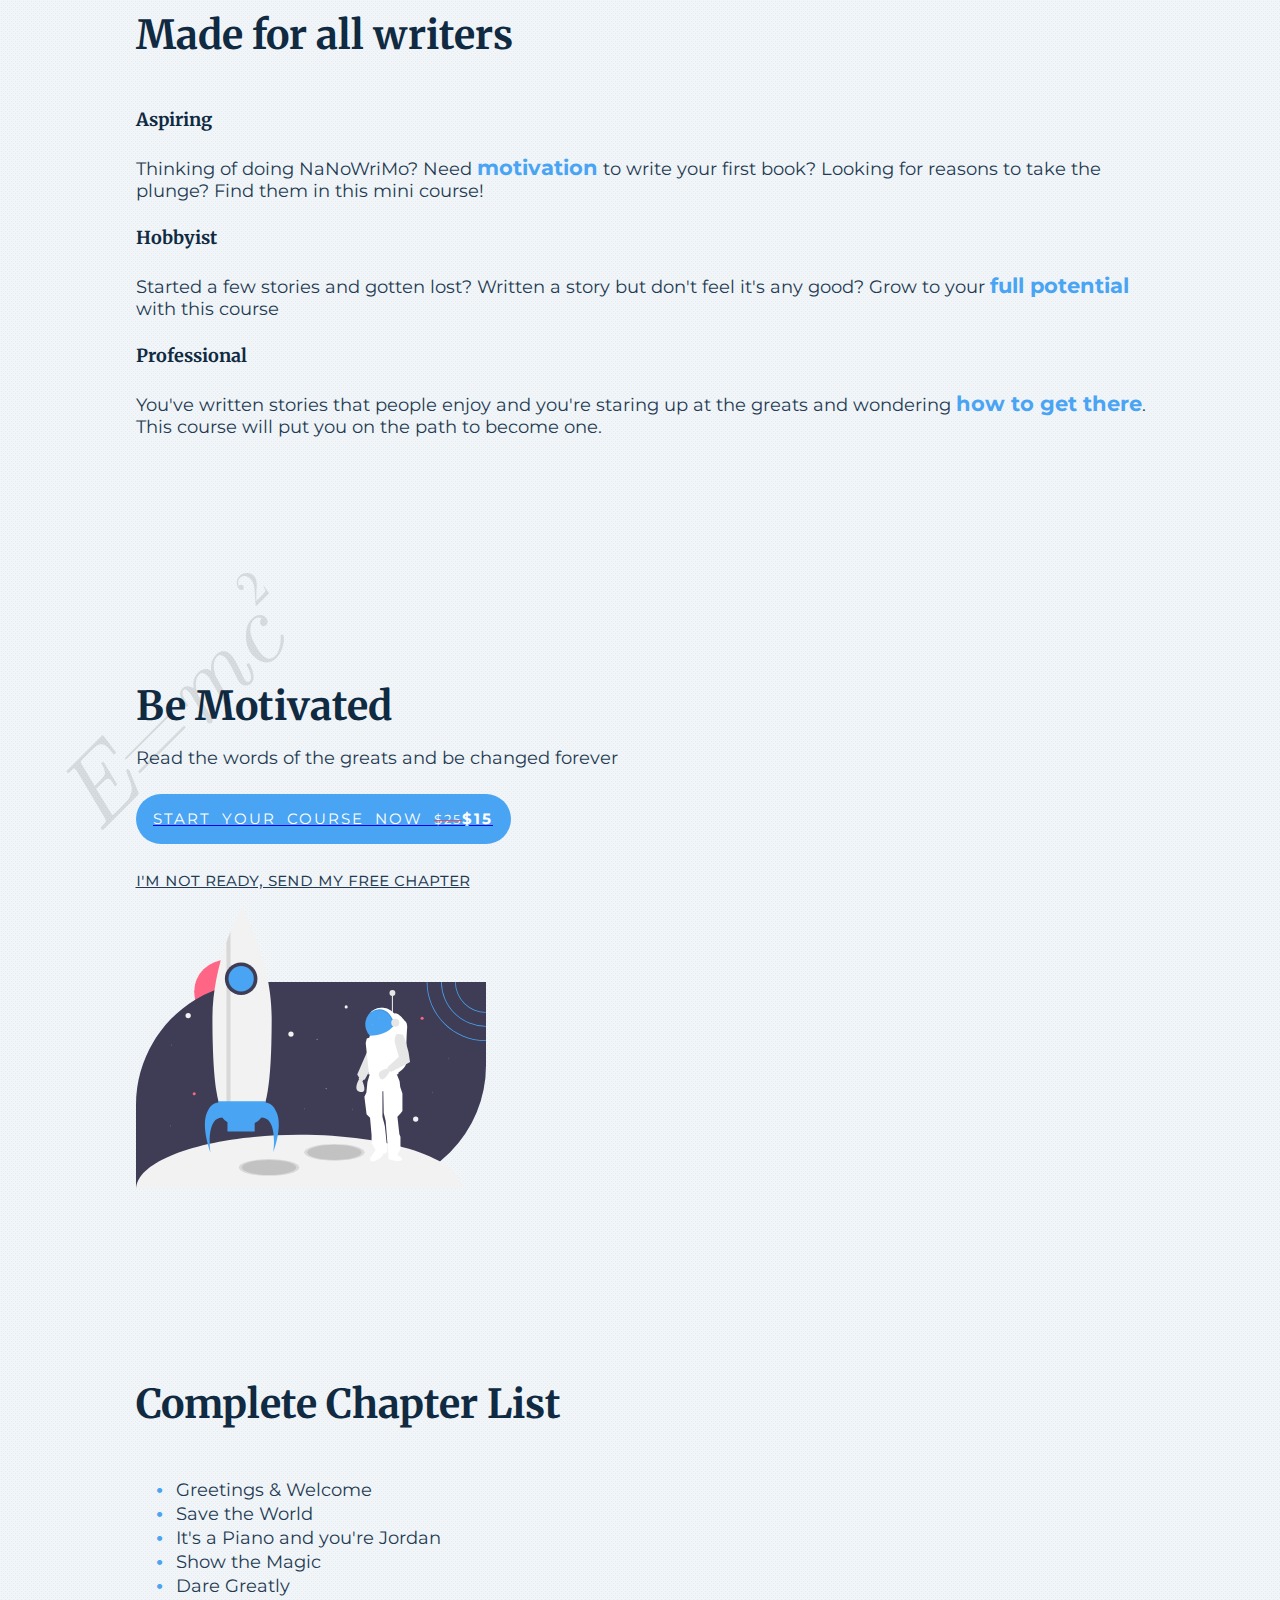
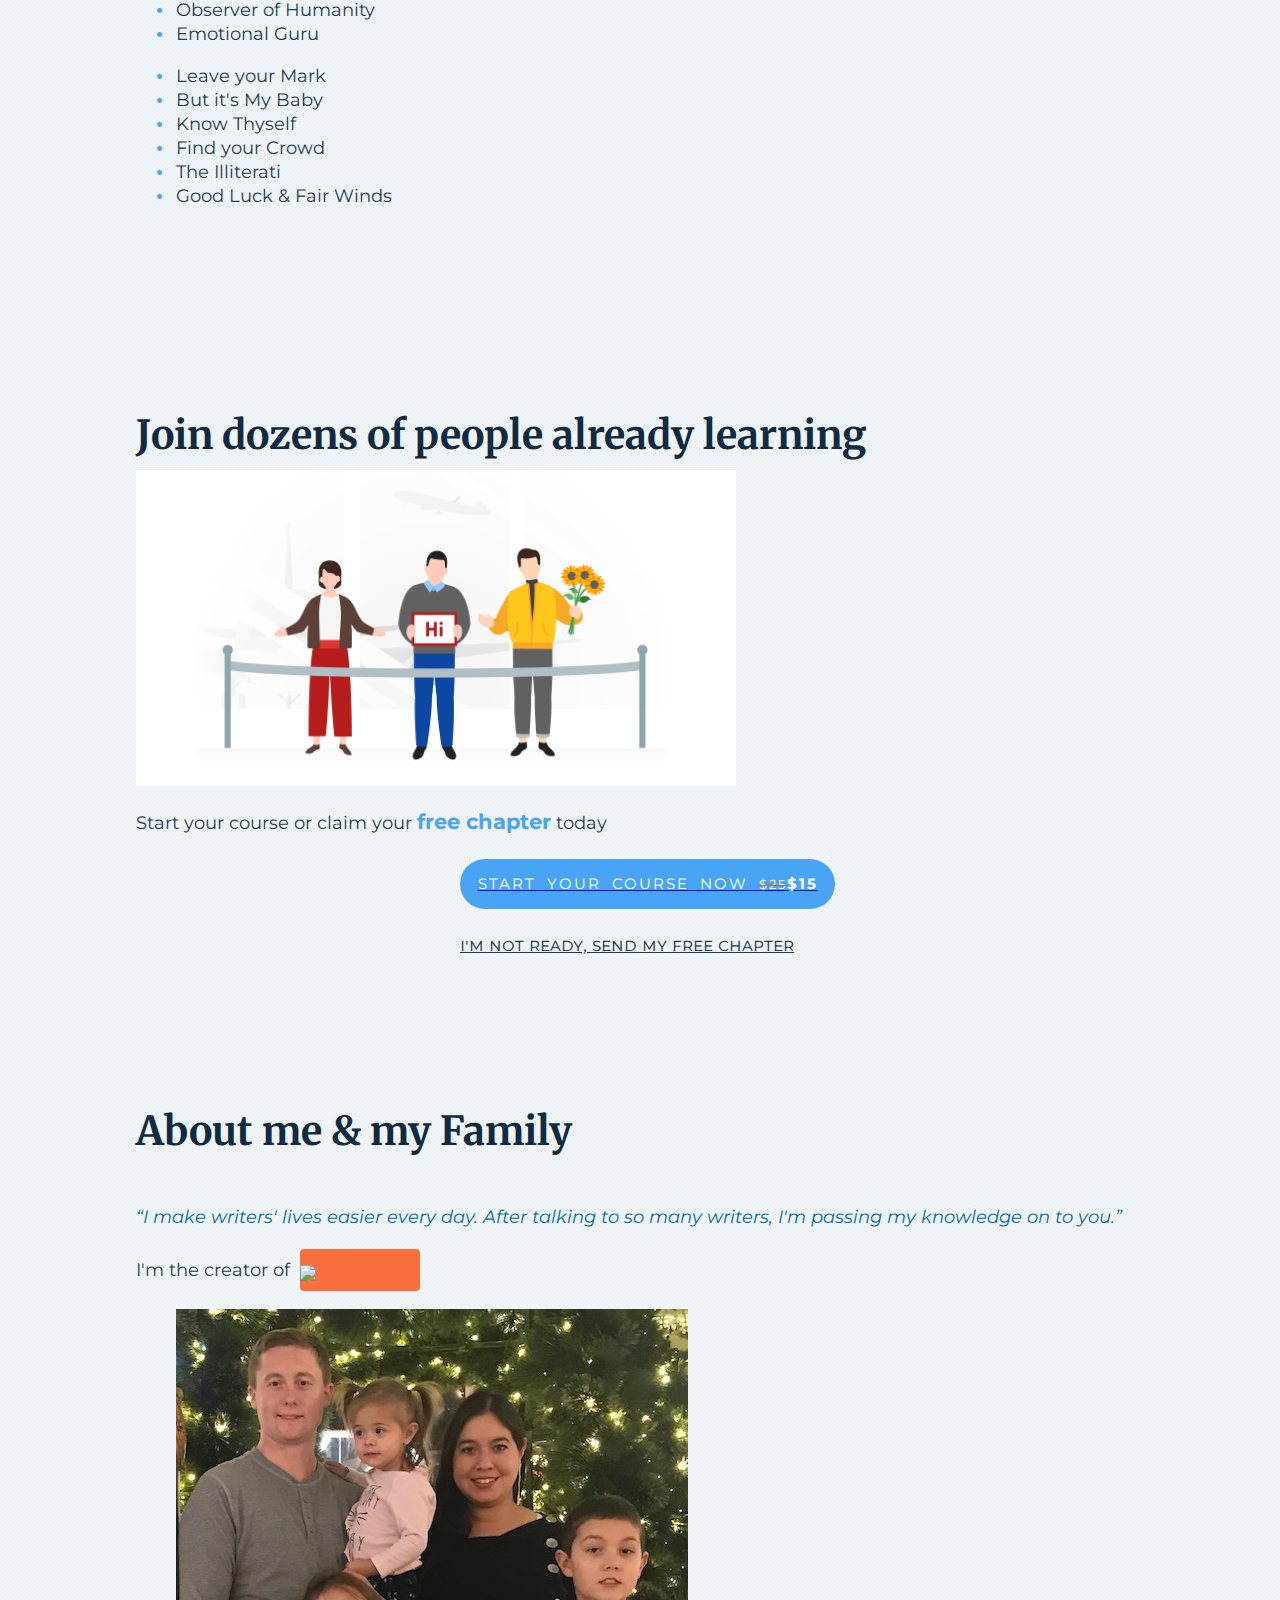
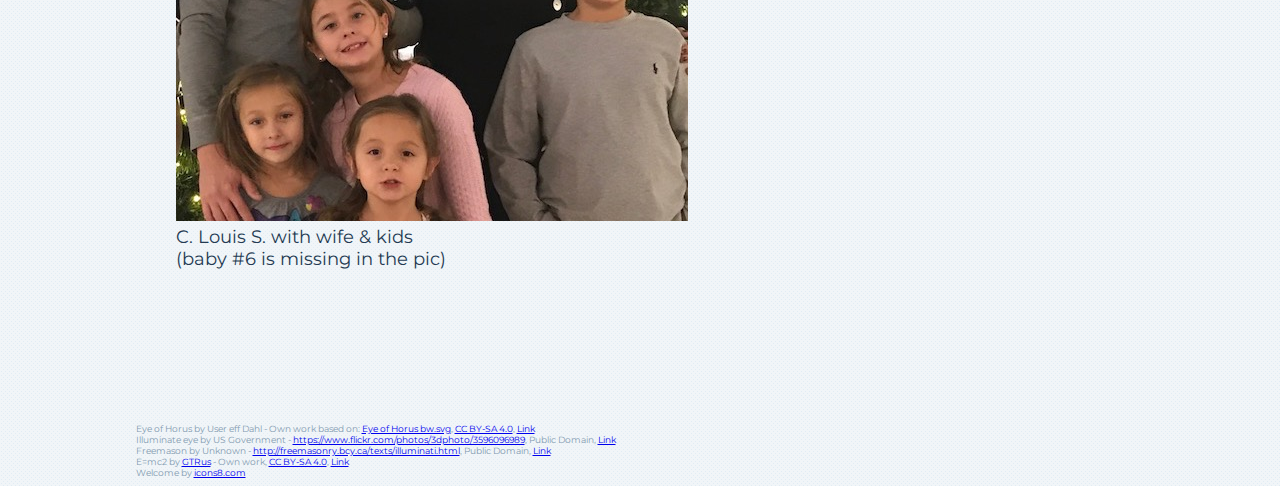
==== commit a3aeebe9: "tweak colors and position" ====
--- a/index.html
+++ b/index.html
@@ -91,7 +91,7 @@
           </div>
         </div>
         <h1 class="text-center">A humorous course featuring</h1>
-        <div class="columns gray">
+        <div class="columns">
           <div class="column col-4 col-lg-6 col-sm-12">
             <h4 class="text-center">Motivation</h4>
             <p>Incredible quotes from the <strong>masters</strong> that will change your perspective and make you laugh. Strategies to find self-acceptance in your own writing</p>
@@ -120,7 +120,7 @@
             </a>
           </div>
         </div>
-        <h1 class="text-center">What people are saying about this course</h1>
+        <h1 class="text-center">What people are saying about this mini course</h1>
         <div class="columns">
           <div class="column col-4 col-lg-6 col-sm-12">
             <blockquote>
@@ -180,10 +180,10 @@
           </div>
         </div>
         <h1 class="text-center">Made for all writers</h1>
-        <div class="columns gray">
+        <div class="columns">
           <div class="column col-4 col-lg-6 col-sm-12">
             <h4 class="text-center">Aspiring</h4>
-            <p>Thinking of doing NaNoWriMo? Need <strong>motivation</strong> to write your first book? Looking for reasons to take the plunge? Find them in this course!</p>
+            <p>Thinking of doing NaNoWriMo? Need <strong>motivation</strong> to write your first book? Looking for reasons to take the plunge? Find them in this mini course!</p>
           </div>
           <div class="column col-4 col-lg-6 col-sm-12">
             <h4 class="text-center">Hobbyist</h4>
@@ -255,10 +255,10 @@
         <h1 class="text-center">About me &amp; my Family</h1>
         <div class="columns">
           <div class="column col-10 col-mx-auto text-center py-2">
+            <span class="h3 dark-blue about-me"><em>&ldquo;I make writers&apos; lives easier every day. After talking to so many writers, I&apos;m passing my knowledge on to you.&rdquo;</em></span>
             <div class="attribution">
-              <p>I&apos;m the creator of <a href="https://www.plotmynovel.com"><img width="75" src="https://www.plotmynovel.com/assets/img/plottr_logo_29_500w.png"/></a></p>
+              <p>I&apos;m the creator of <a target="blank" href="https://www.plotmynovel.com"><img width="75" src="https://www.plotmynovel.com/assets/img/plottr_logo_29_500w.png"/></a></p>
             </div>
-            <span class="h3 dark-blue about-me"><em>&ldquo;I make writers&apos; lives easier every day. After talking to so many writers, I&apos;m passing my knowledge on to you.&rdquo;</em></span>
           </div>
           <div class="column col-12">
             <figure class="figure">
--- a/assets/css/styles.css
+++ b/assets/css/styles.css
@@ -215,26 +215,26 @@
 }
 
 .illuminati-owl {
-  top: 3200px;
+  top: 3425px;
   height: 500px;
   left: -75px;
 }
 
 .totem {
-  top: 4100px;
+  top: 4325px;
   right: 100px;
   height: 100px;
 }
 
 .emc {
   transform: rotate(-45deg);
-  top: 5100px;
+  top: 5450px;
   left: 25px;
   height: 100px;
 }
 
 .attribution {
-  margin-bottom: 10px;
+  margin-top: 10px;
 }
 
 .attribution a {
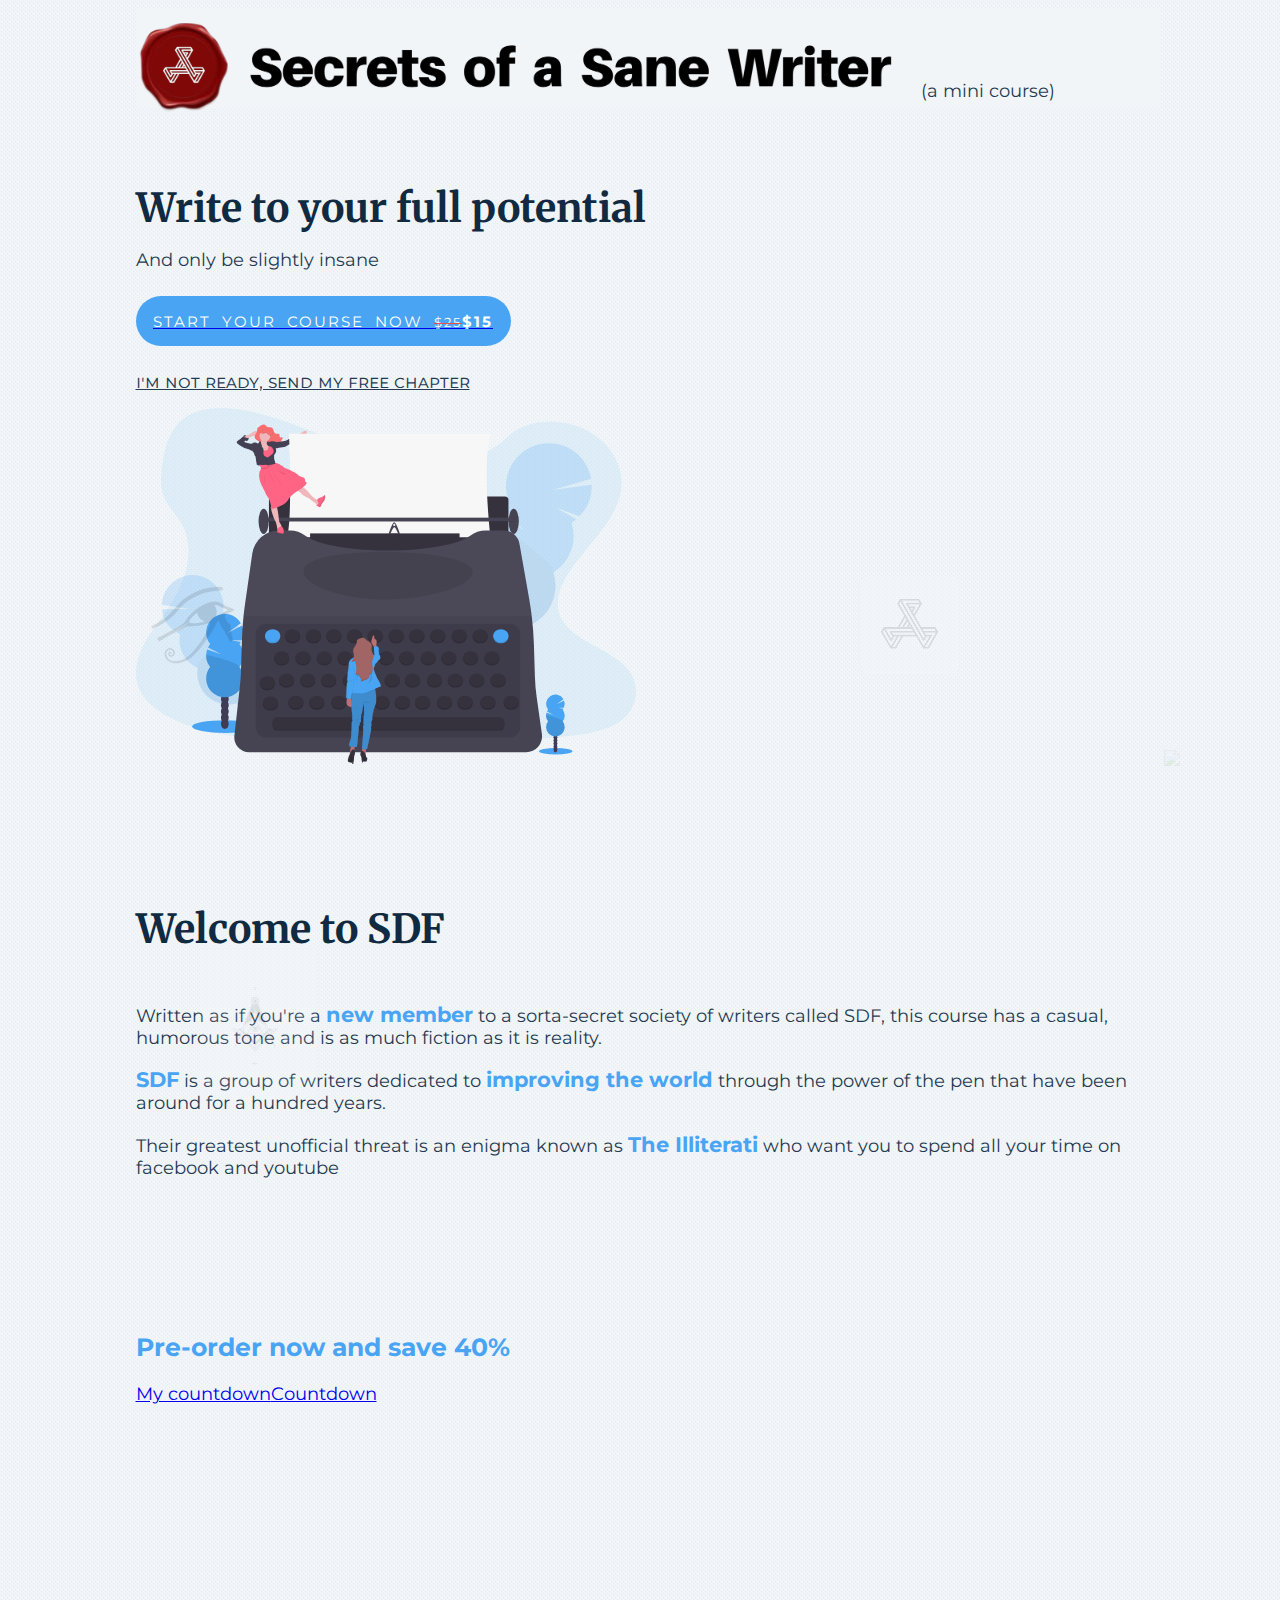
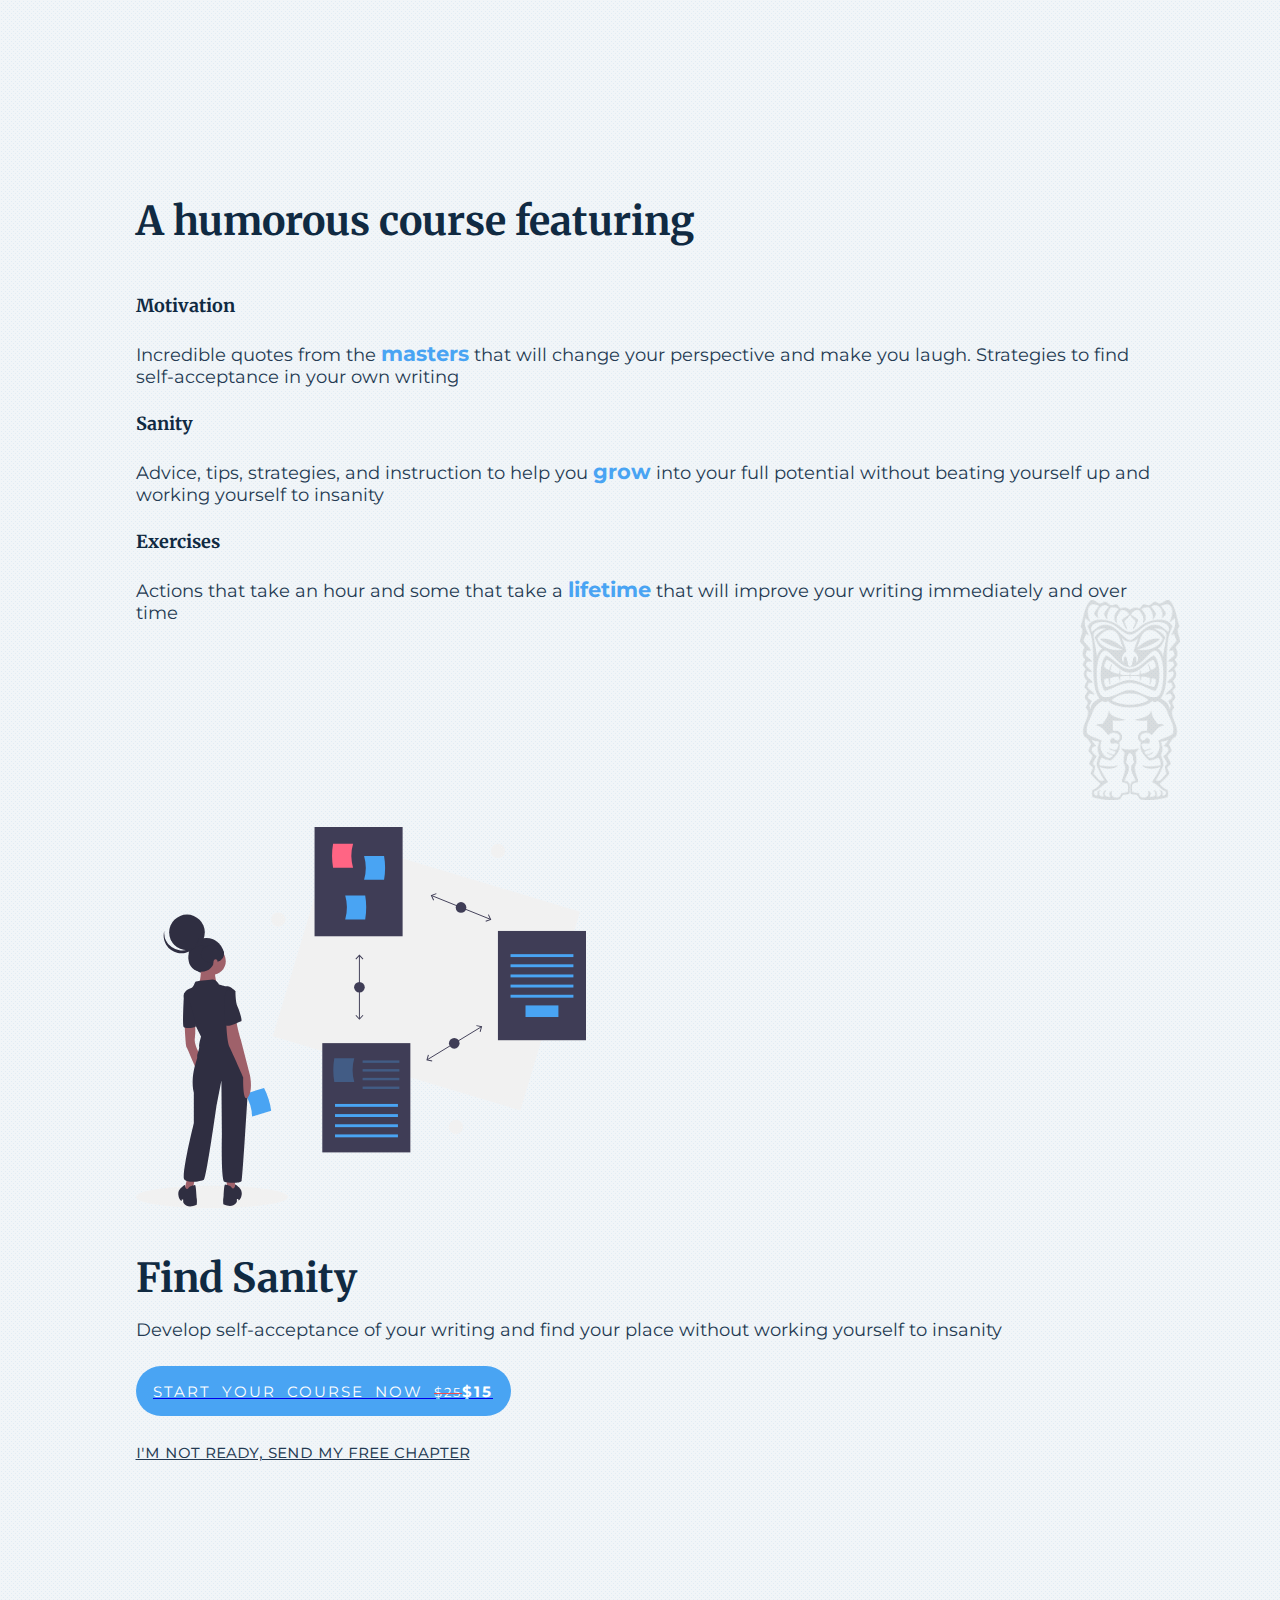
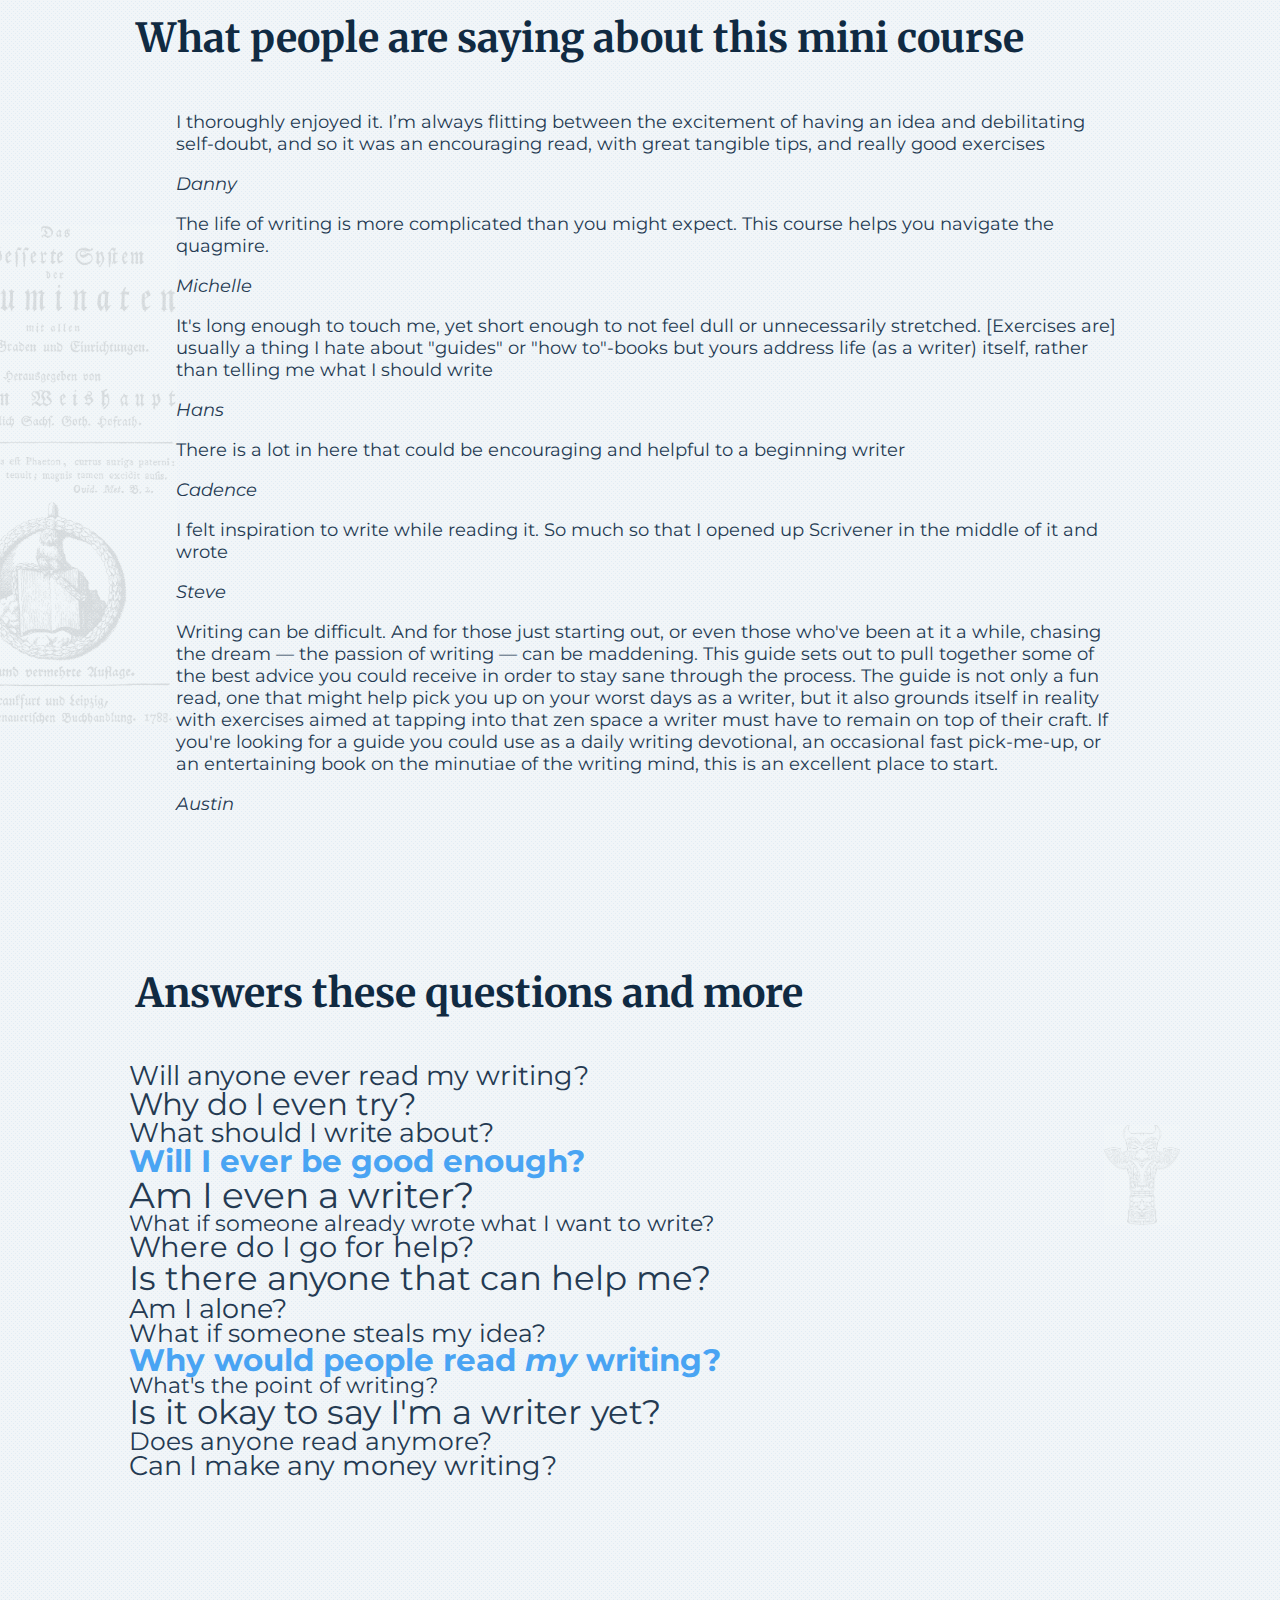
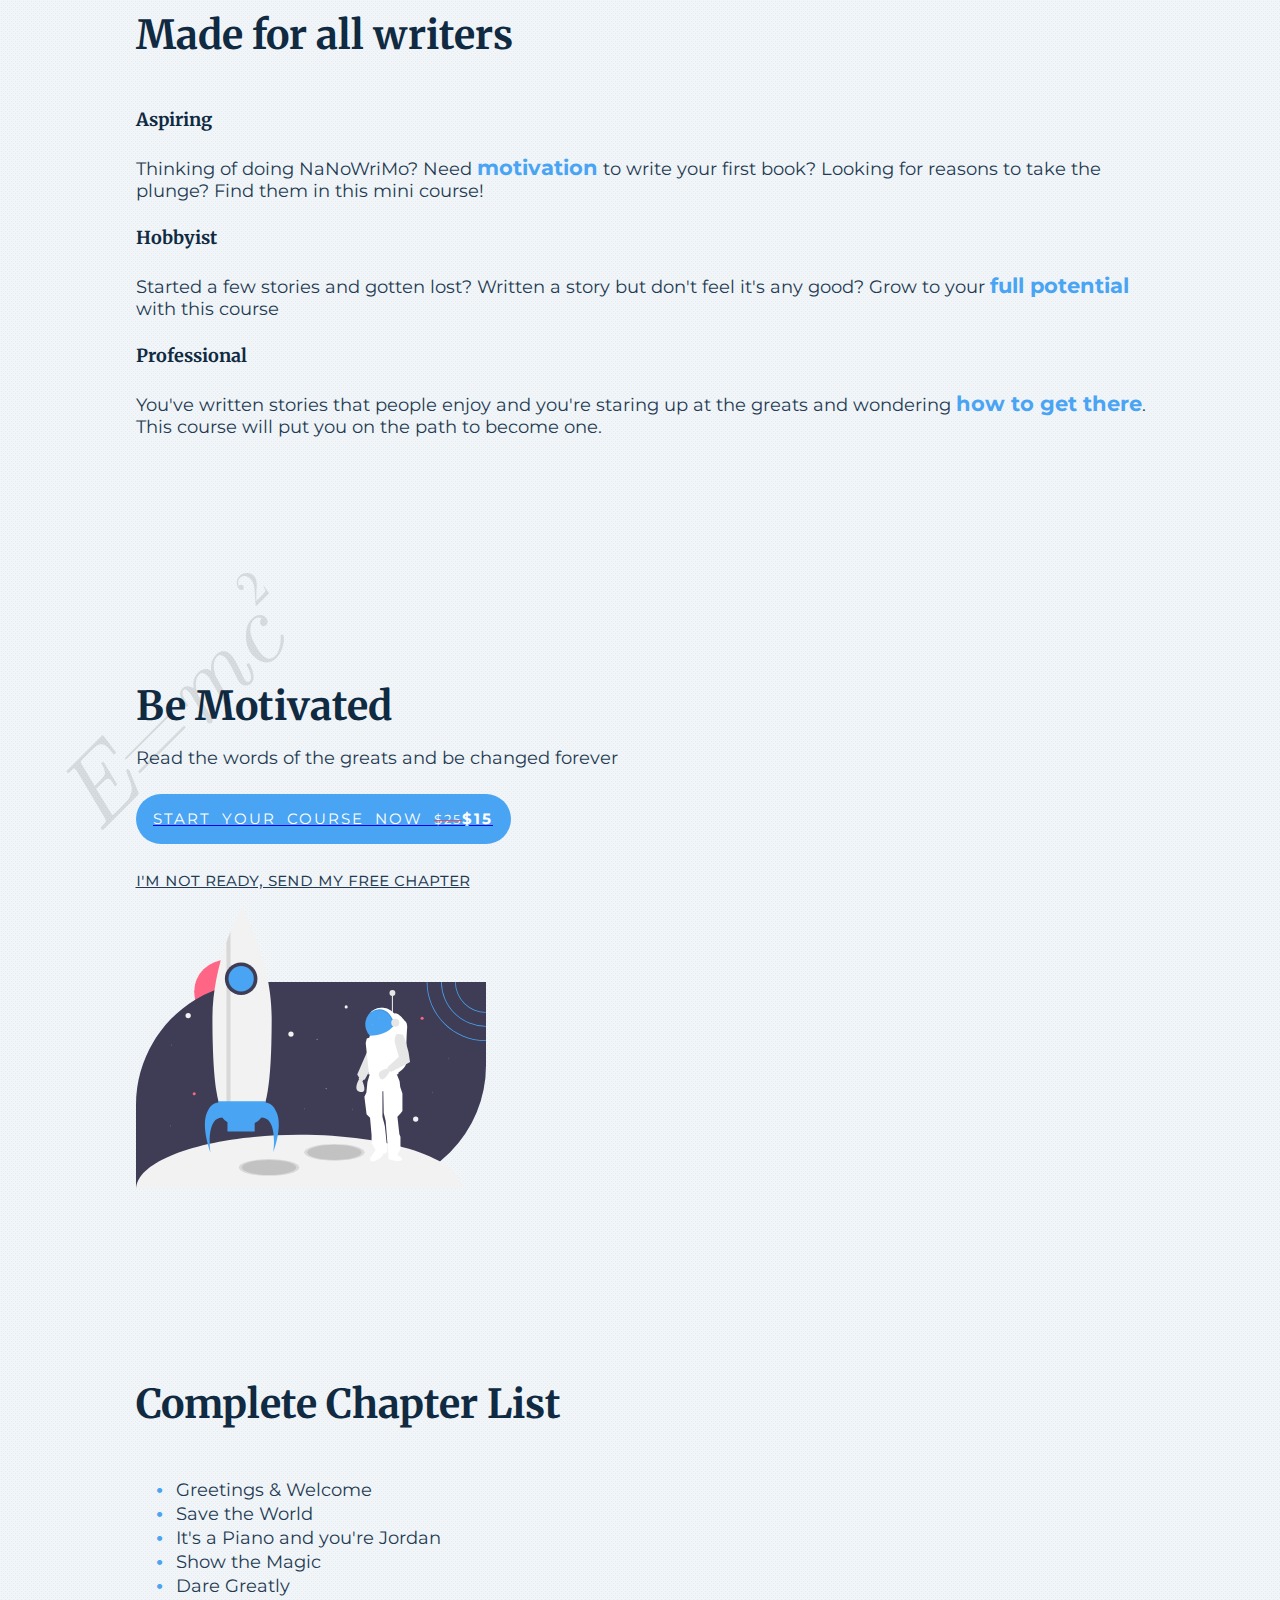
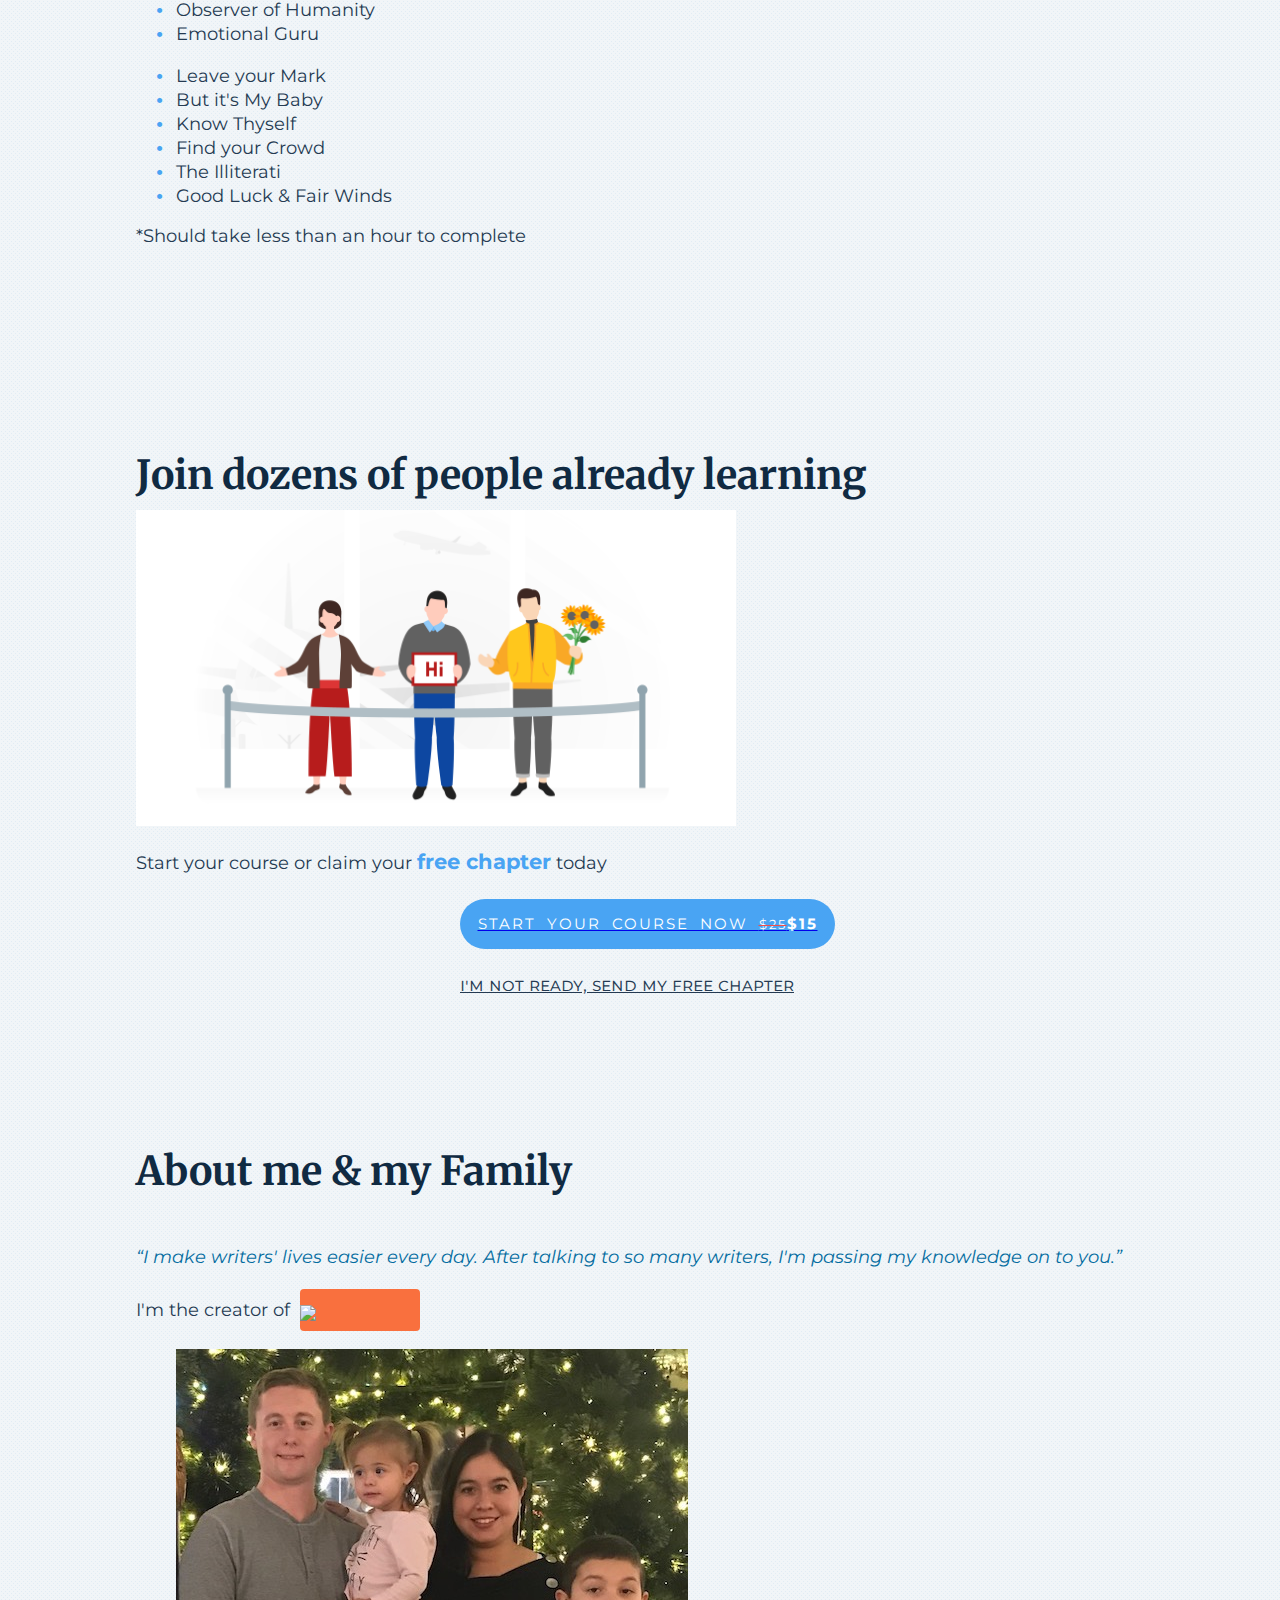
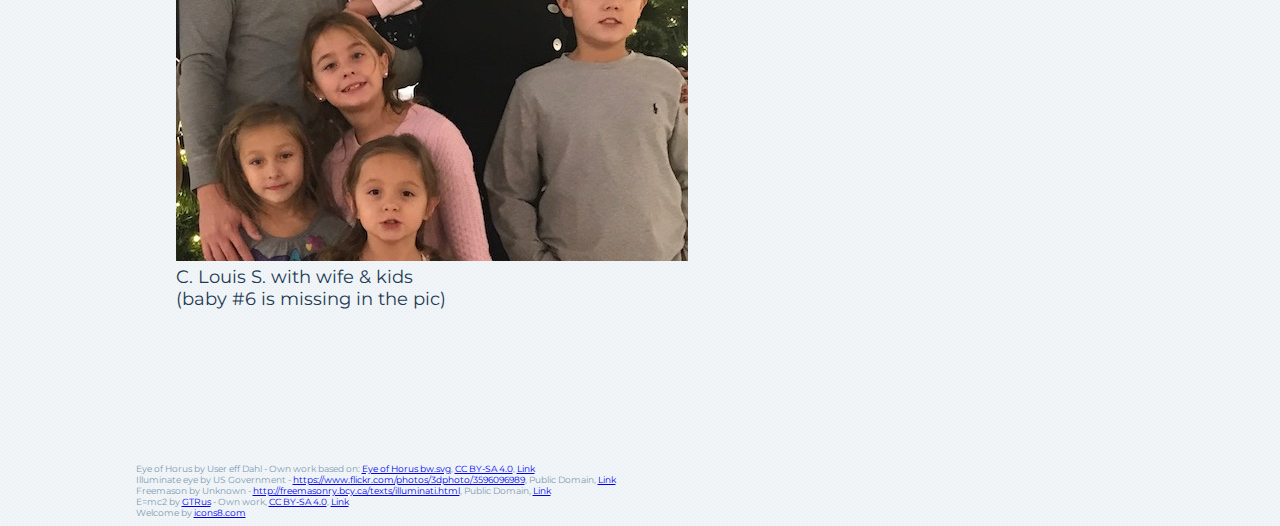
==== commit f8aa507a: "change google analytics tag ID" ====
--- a/index.html
+++ b/index.html
@@ -1,15 +1,15 @@
 <!DOCTYPE html>
   <head>
     <!-- Global site tag (gtag.js) - Google Analytics -->
-    <script async src="https://www.googletagmanager.com/gtag/js?id=UA-109032558-1"></script>
+    <script async src="https://www.googletagmanager.com/gtag/js?id=UA-109032558-4"></script>
     <script>
       window.dataLayer = window.dataLayer || [];
       function gtag(){dataLayer.push(arguments);}
       gtag('js', new Date());
 
-      gtag('config', 'UA-109032558-1', {
+      gtag('config', 'UA-109032558-4', {
         'linker': {
-          'domains': ['plotmynovel.com', 'gumroad.com']
+          'domains': ['secretsofasanewriter.com', 'gumroad.com']
         }
       });
     </script>
@@ -26,10 +26,10 @@
     <link href="assets/css/styles.css" rel="stylesheet">
       
     <meta name="description" content="A course for writers being inducted into the SDF, a sorta-secret society of writers">
-    <link rel="canonical" href="https://www.plotmynovel.com/index.html">
+    <link rel="canonical" href="https://www.secretsofasanewriter.com/index.html">
     <meta property="og:title" content="Secrets of a Sane Writer">
     <meta property="og:description" content="A course for writers being inducted into the SDF, a sorta-secret society of writers">
-    <meta property="og:url" content="https://www.plotmynovel.com/index.html">
+    <meta property="og:url" content="https://www.secretsofasanewriter.com/index.html">
     <meta property="og:locale" content="en_EN">
     <meta property="og:type" content="website">
     <meta property="og:site_name" content="Secrets of a Sane Writer">
@@ -41,13 +41,13 @@
     <meta name="twitter:title" content="Secrets of a Sane Writer">
     <meta name="twitter:description" content="A course for writers being inducted into the SDF, a sorta-secret society of writers">
     <meta name="twitter:image" content="assets/img/logo_image_only.png">
-    <link type="text/plain" rel="author" href="https://www.plotmynovel.com/humans.txt">
+    <link type="text/plain" rel="author" href="https://www.secretsofasanewriter.com/humans.txt">
     <link rel="icon" sizes="32x32" href="assets/img/favicon-32x32.png">
   </head>
   <body>
     <div class="content">
       <div class="header p-sticky">
-        <a href="https://www.plotmynovel.com"><img src="assets/img/logo.png" height="90"/></a>
+        <a href="https://www.secretsofasanewriter.com"><img src="assets/img/logo.png" height="90"/></a>
         <div class="header-small">(a mini course)</div>
       </div>
       <img class="watermark horus" src="assets/svg/Eye_of_Horus.svg"/>
@@ -232,6 +232,9 @@
               <li>Good Luck & Fair Winds</li>
             </ul>
           </div>
+          <div class="column col-mx-auto col-12">
+            <p>*Should take less than an hour to complete</p>
+          </div>
         </div>
         <h1 class="text-center spaced-top-lg" style="margin-bottom: 10px;">Join dozens of people already learning</h1>
         <div class="columns no-spacing">
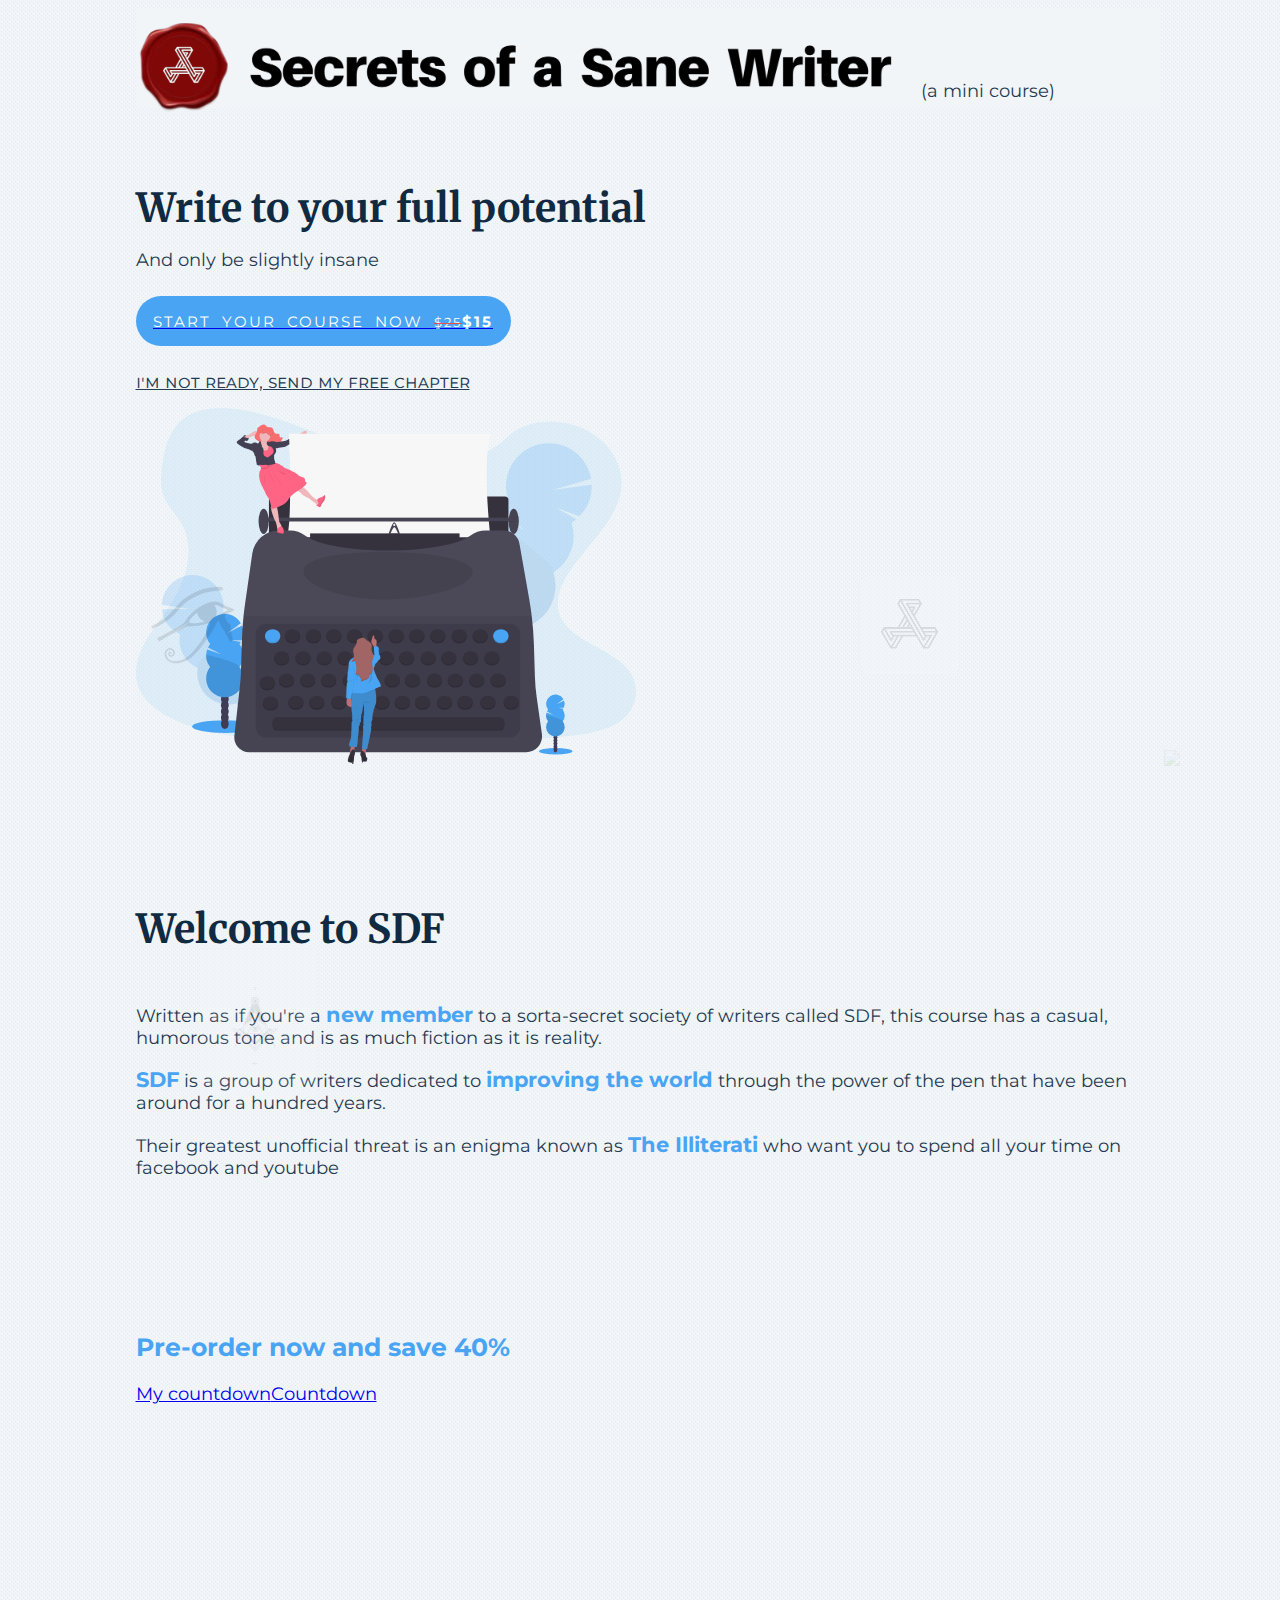
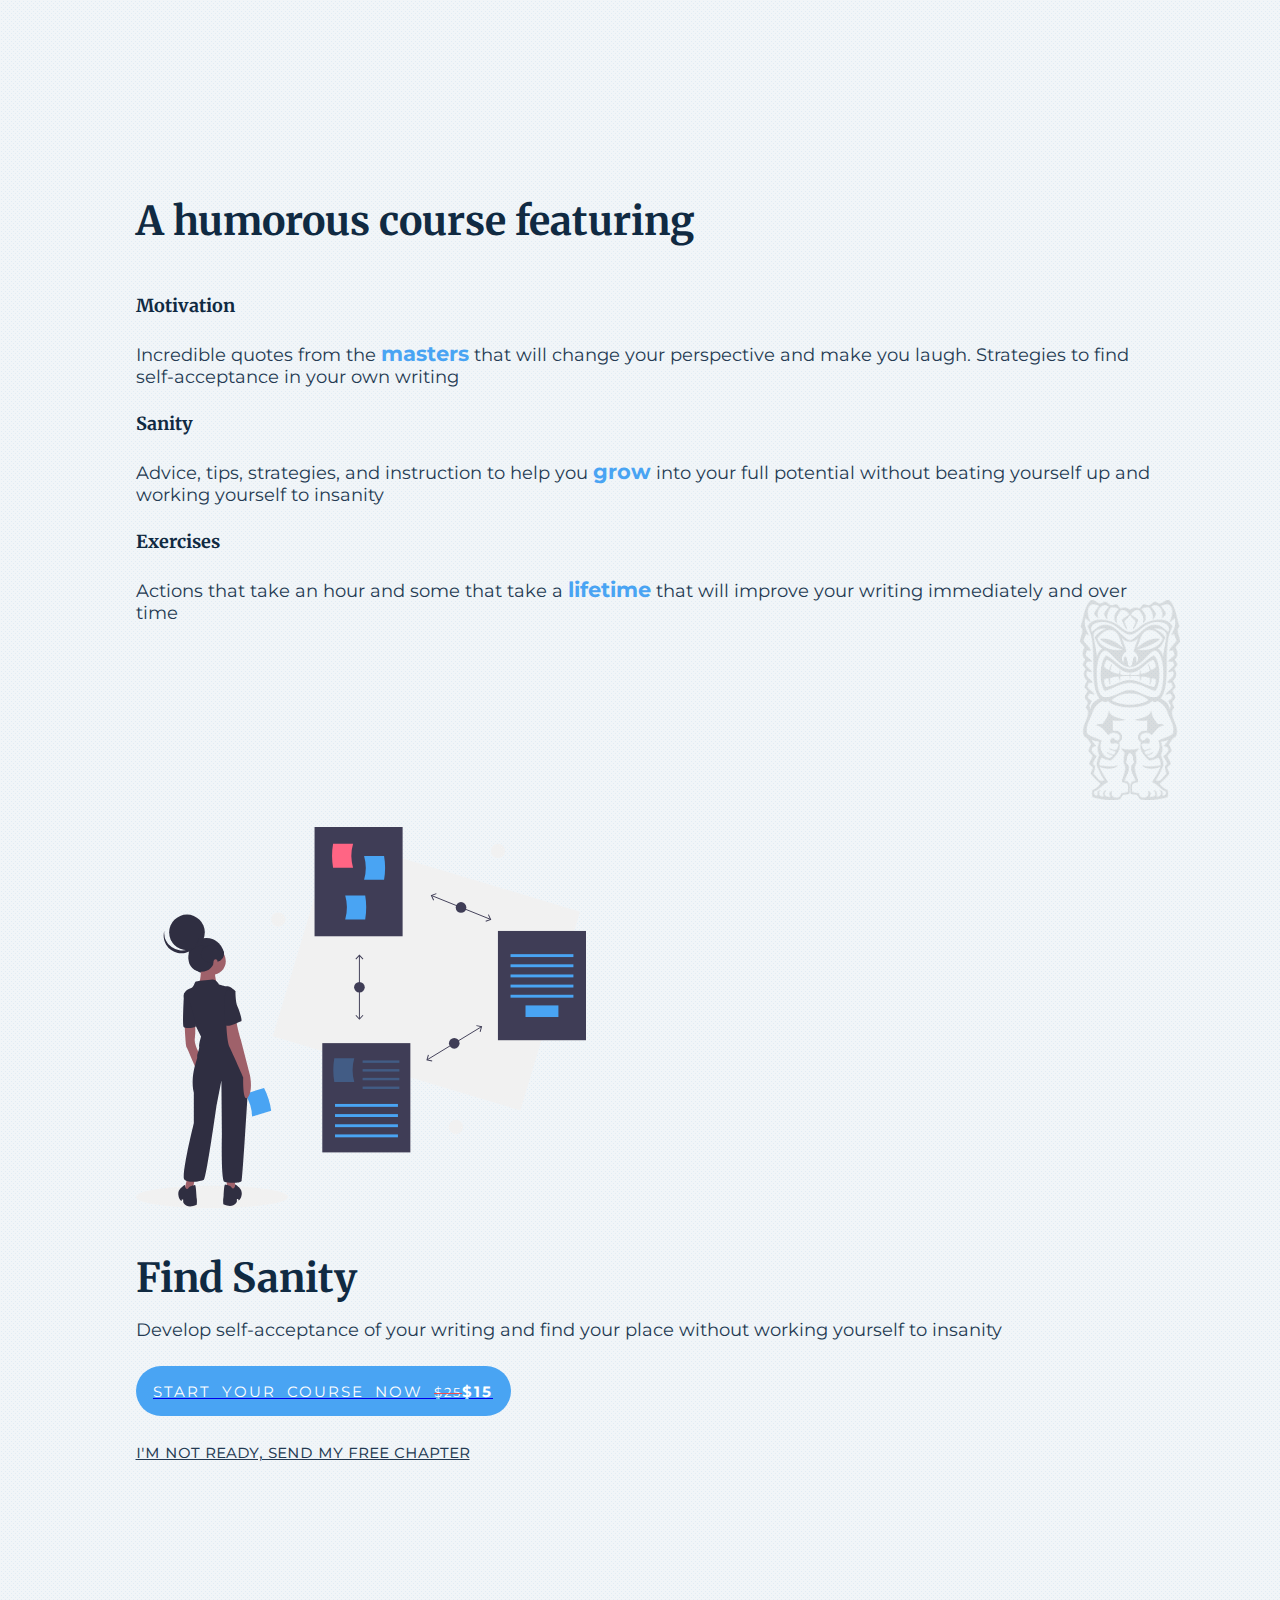
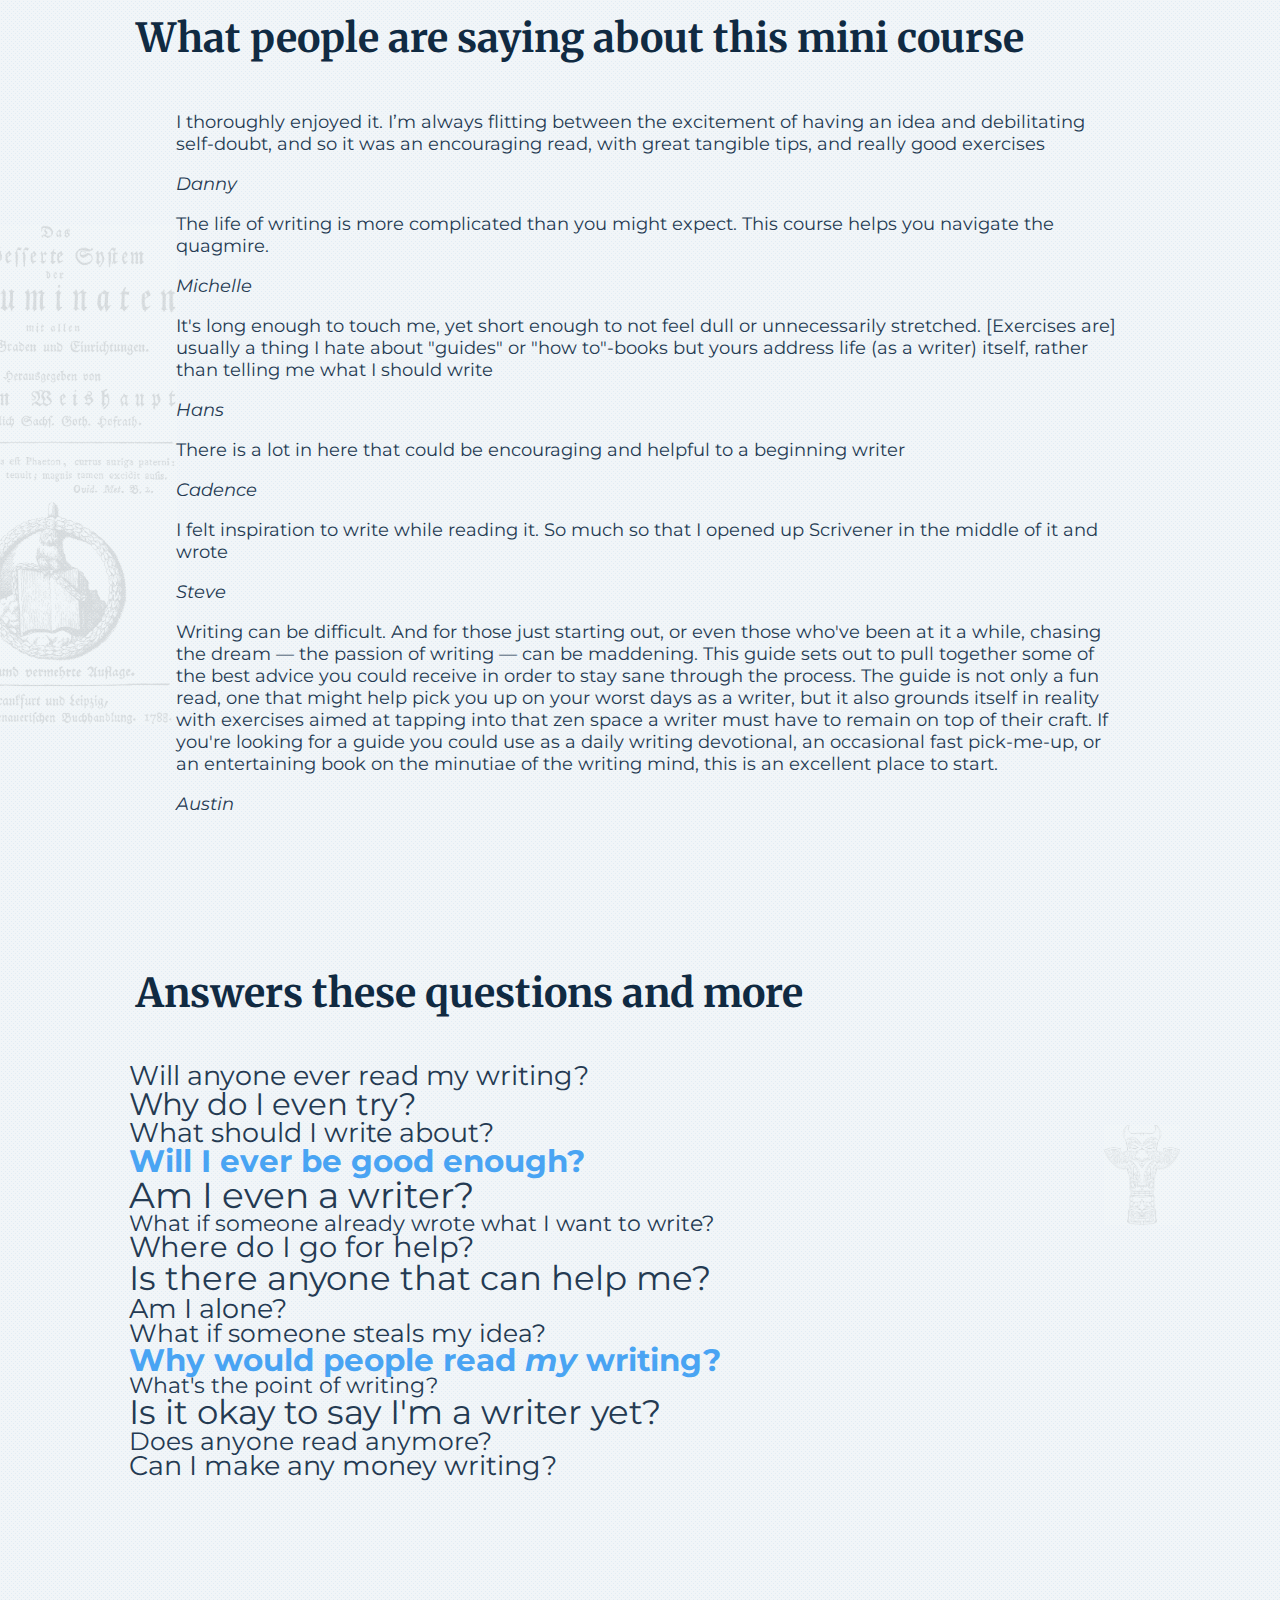
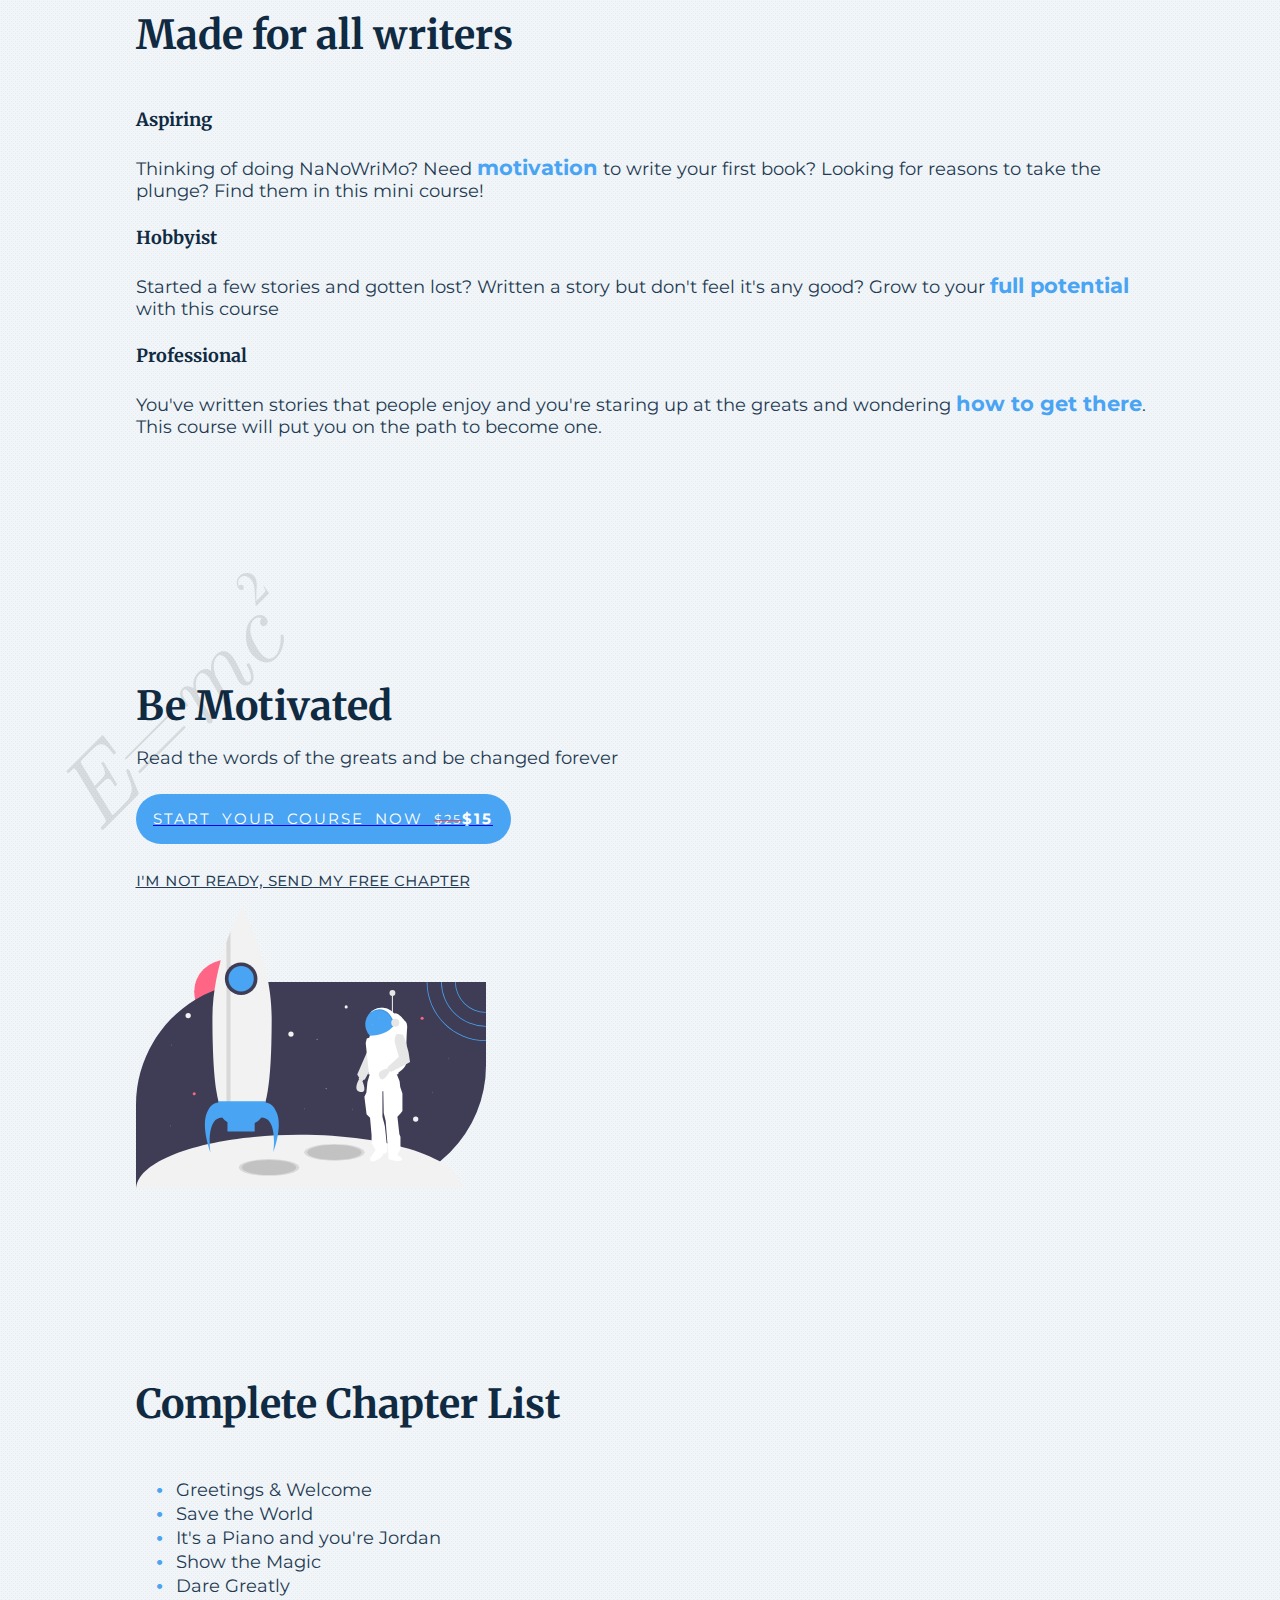
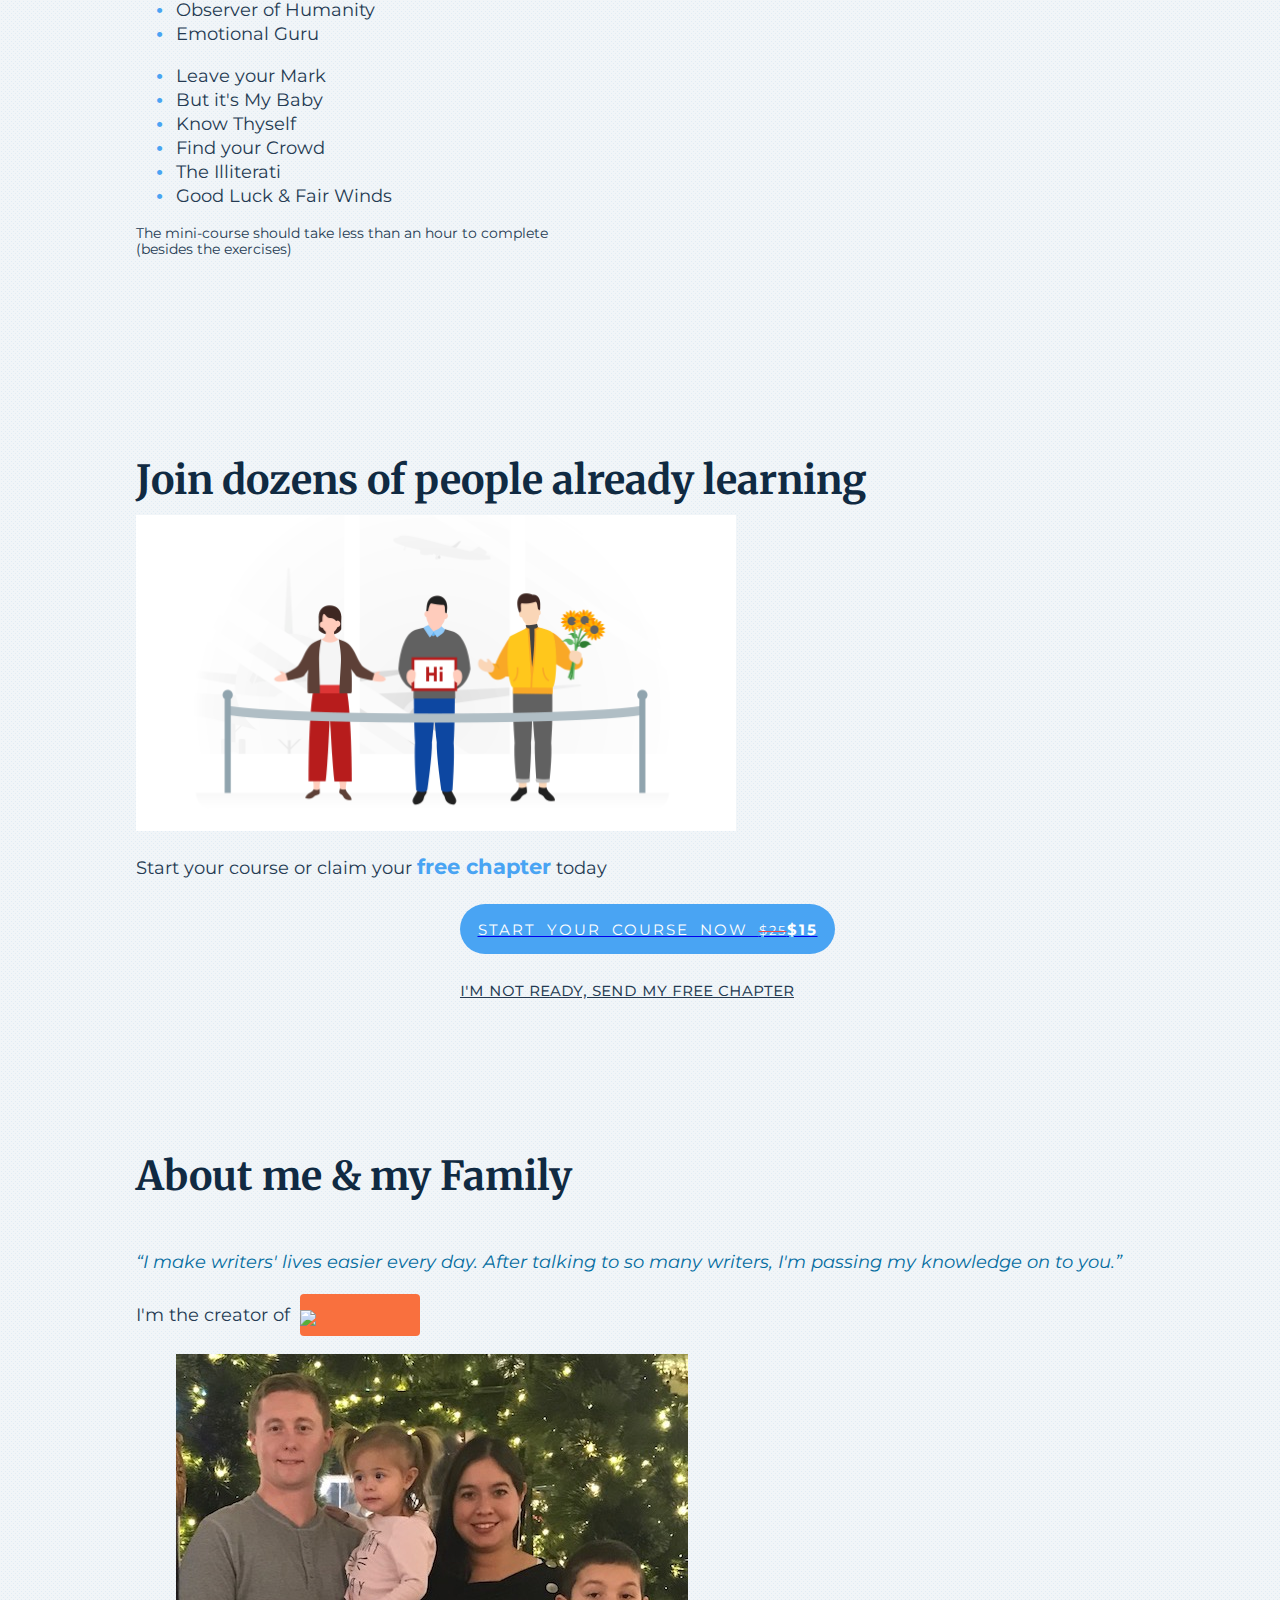
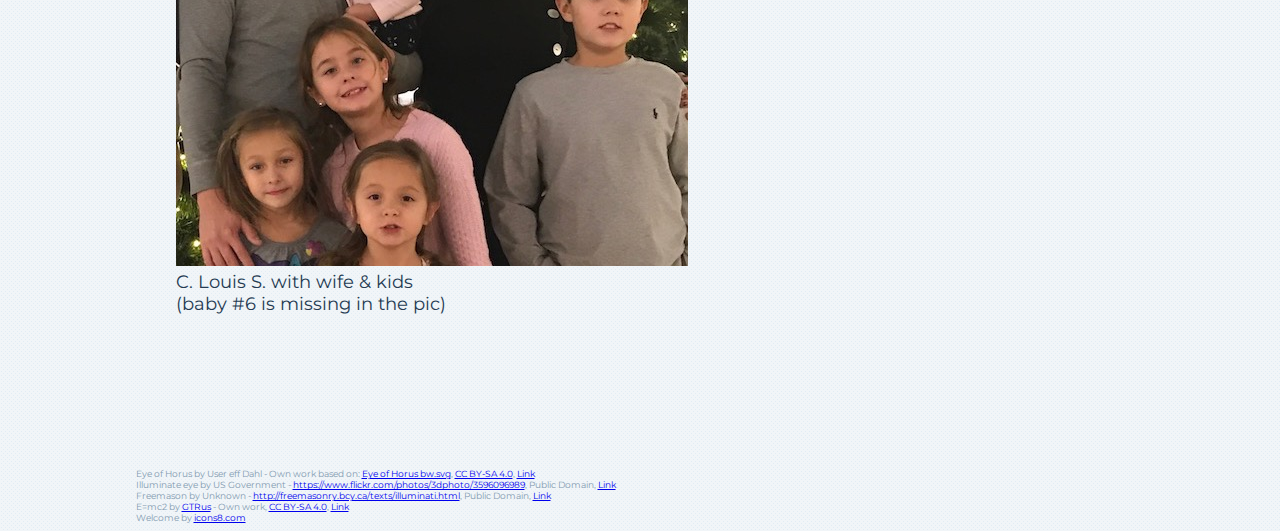
==== commit 6b6e9e65: "tweak time estimate text" ====
--- a/index.html
+++ b/index.html
@@ -232,8 +232,8 @@
               <li>Good Luck & Fair Winds</li>
             </ul>
           </div>
-          <div class="column col-mx-auto col-12">
-            <p>*Should take less than an hour to complete</p>
+          <div class="column col-12 text-center">
+            <p class="smaller mt-2">The mini-course should take less than an hour to complete<br/>(besides the exercises)</p>
           </div>
         </div>
         <h1 class="text-center spaced-top-lg" style="margin-bottom: 10px;">Join dozens of people already learning</h1>
--- a/assets/css/styles.css
+++ b/assets/css/styles.css
@@ -42,6 +42,10 @@
 }
 .rotate-10 {
   transform: rotate(10deg);
+}
+
+.smaller {
+  font-size: 75%;
 }
 
 /* #49a4f3 */
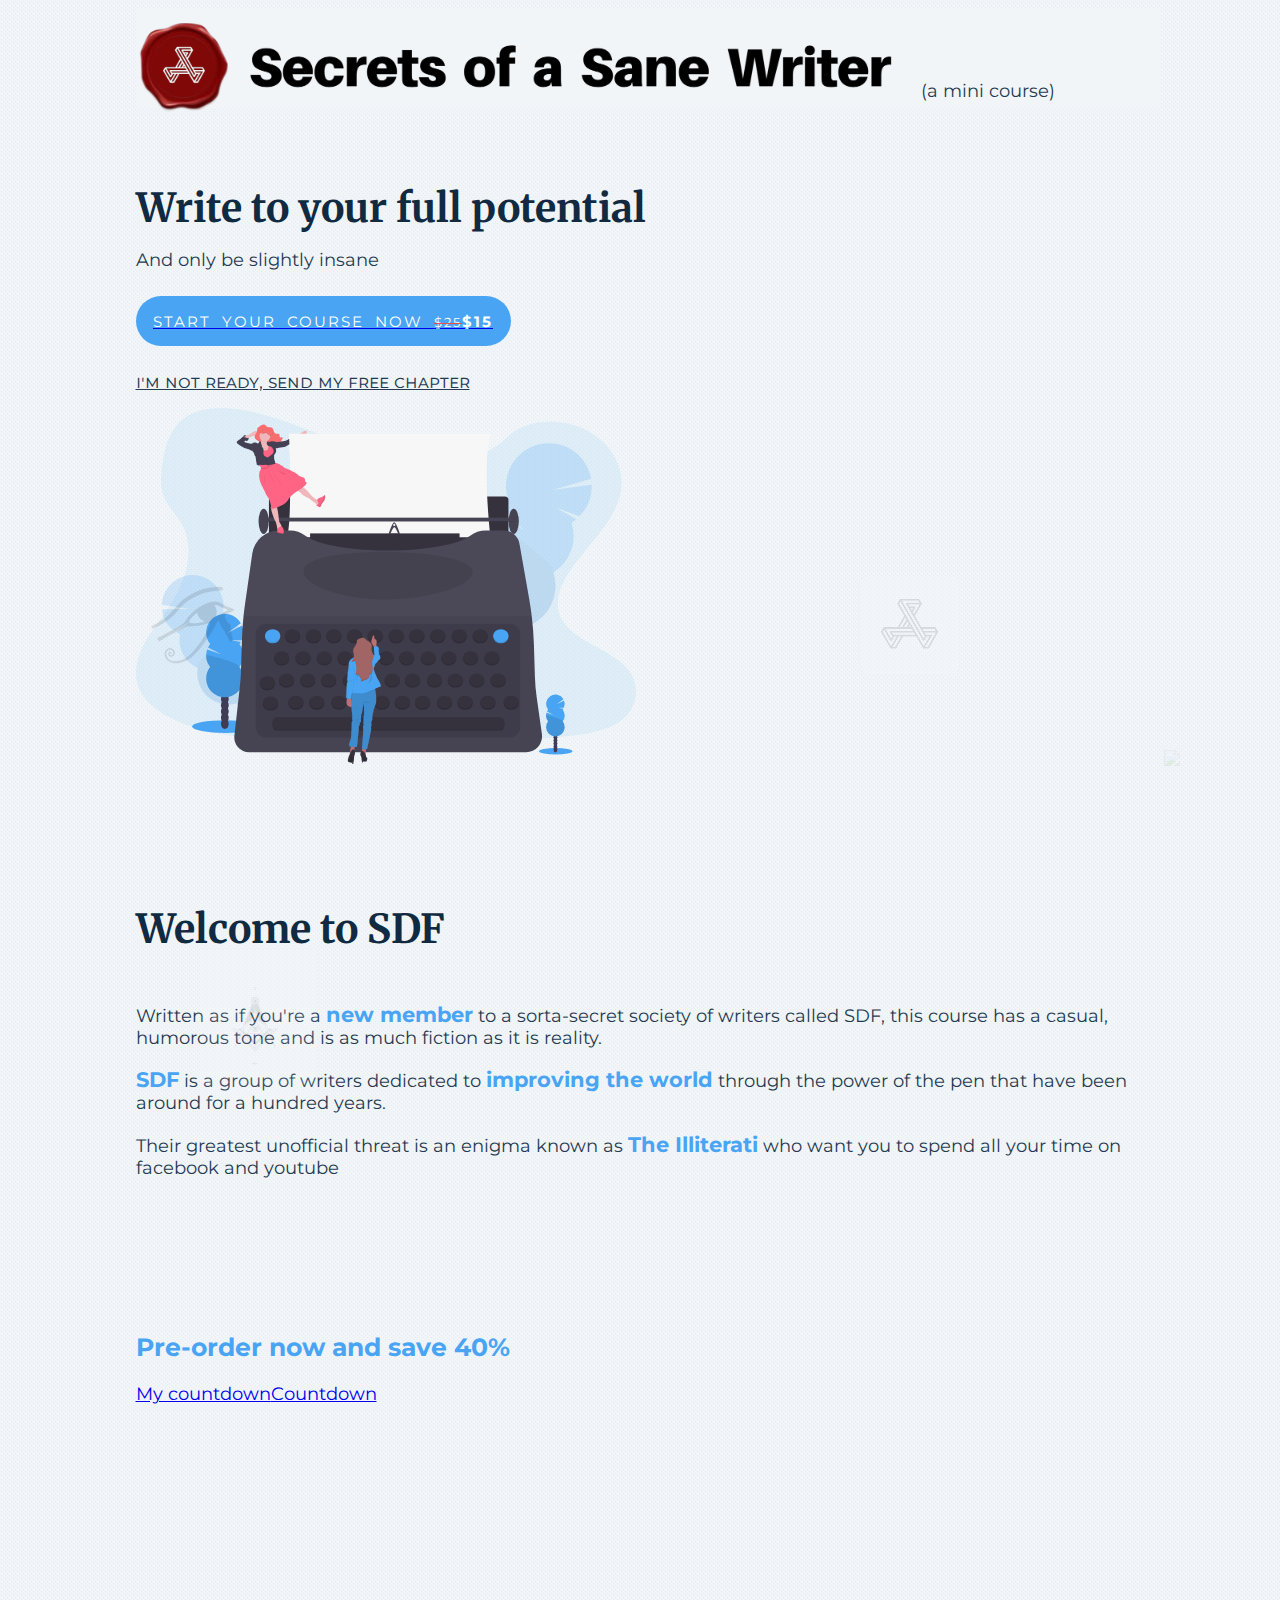
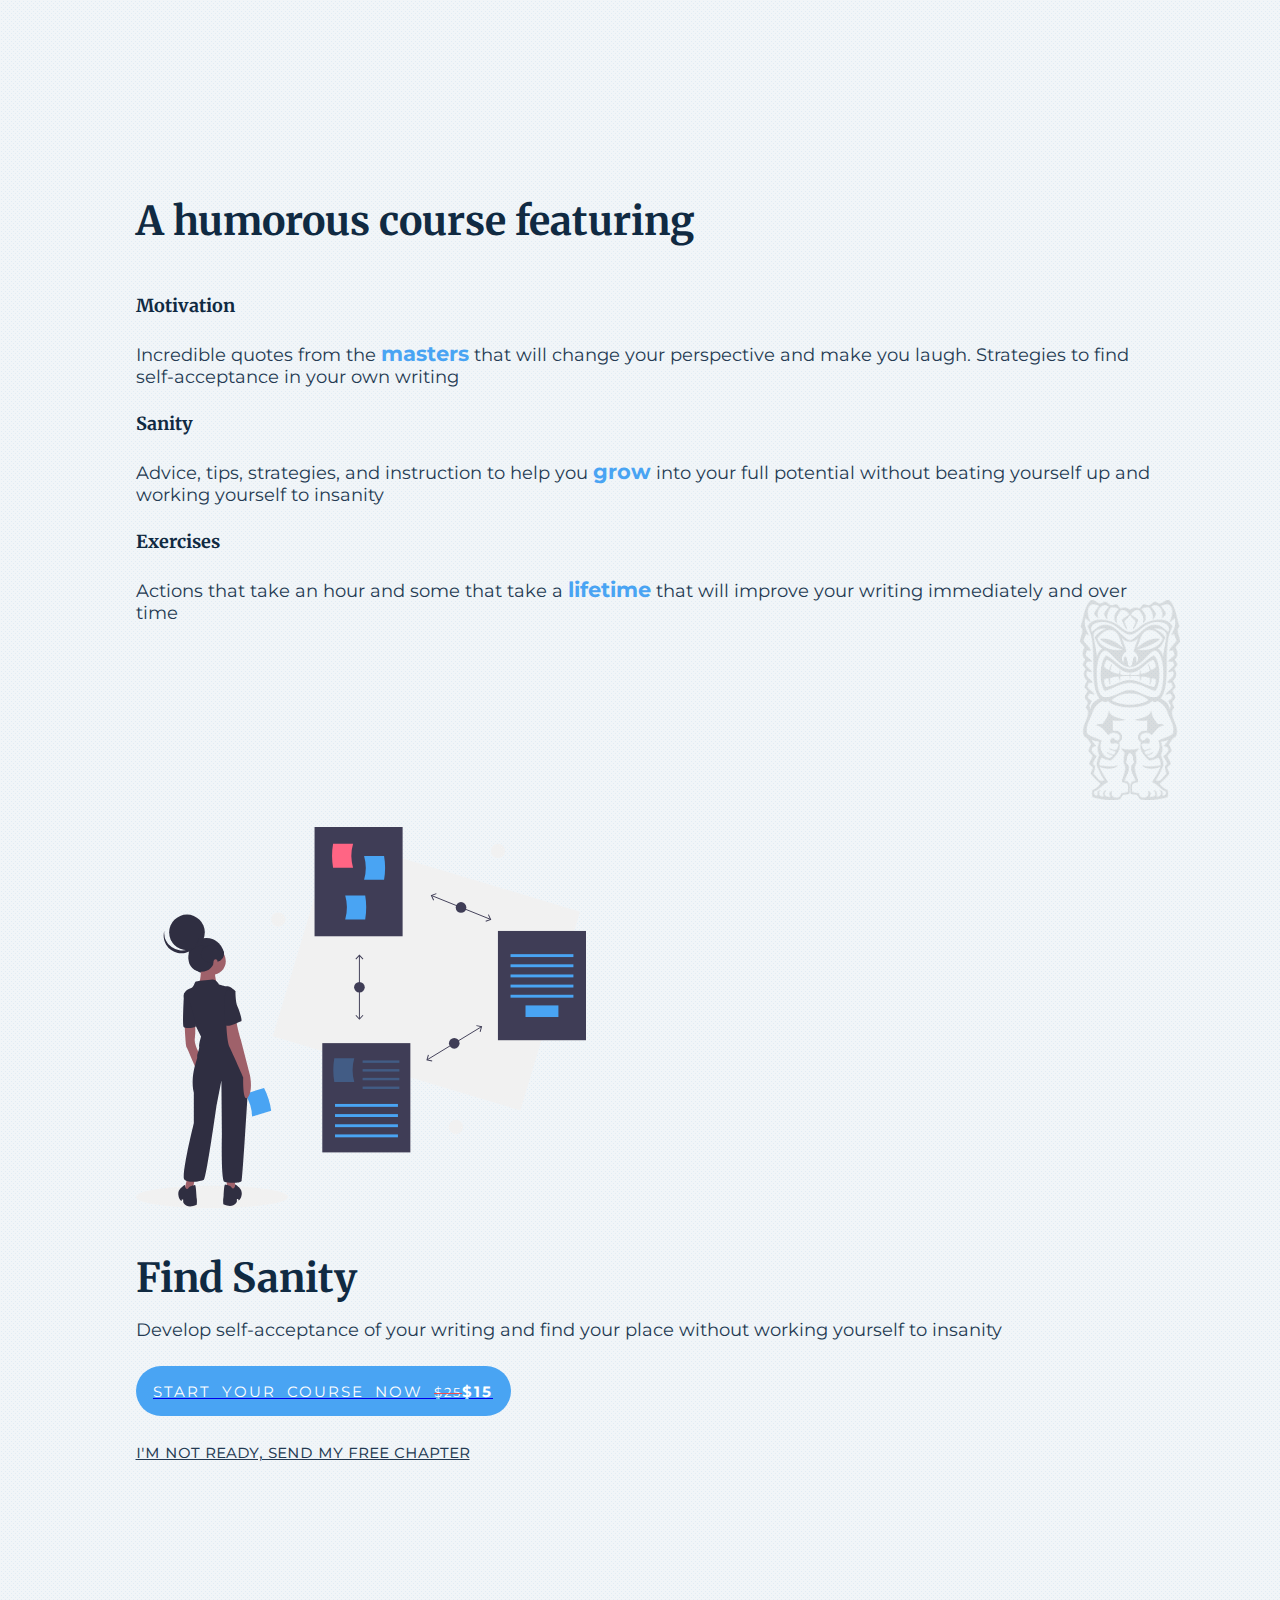
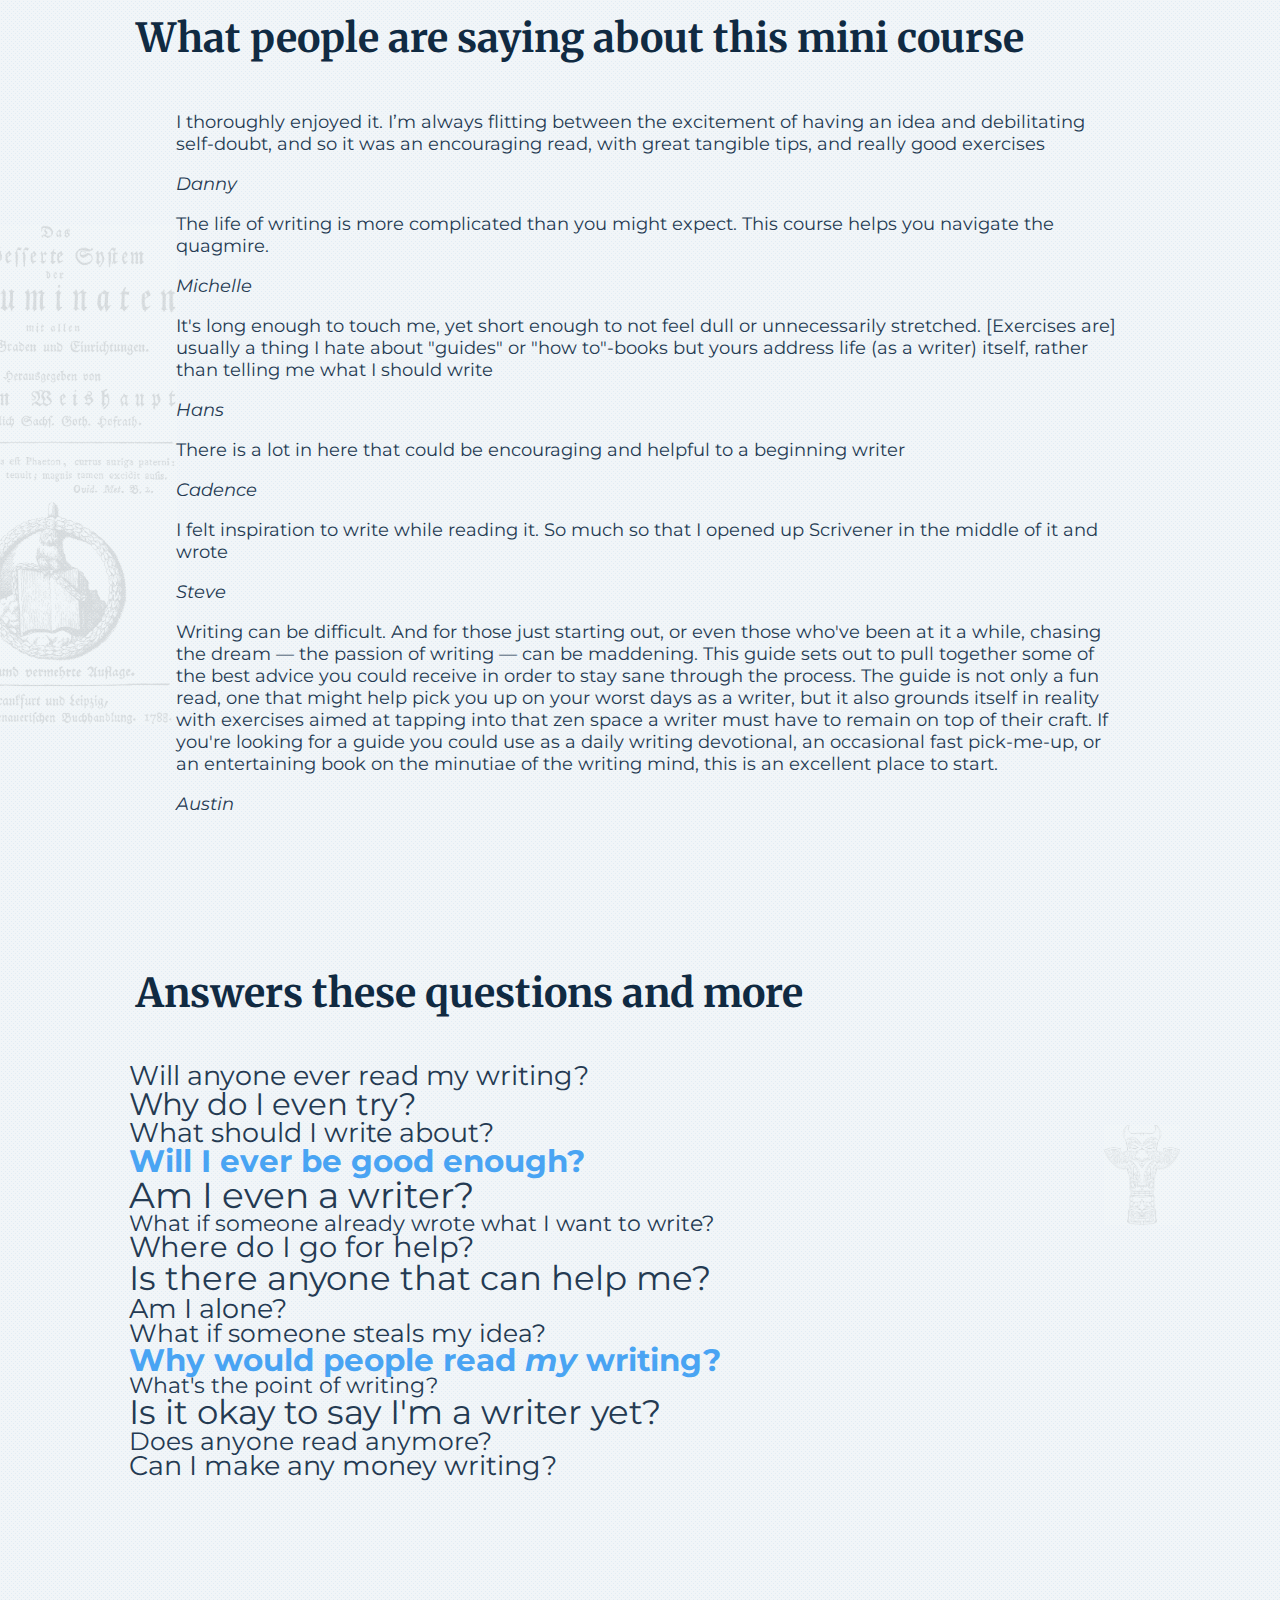
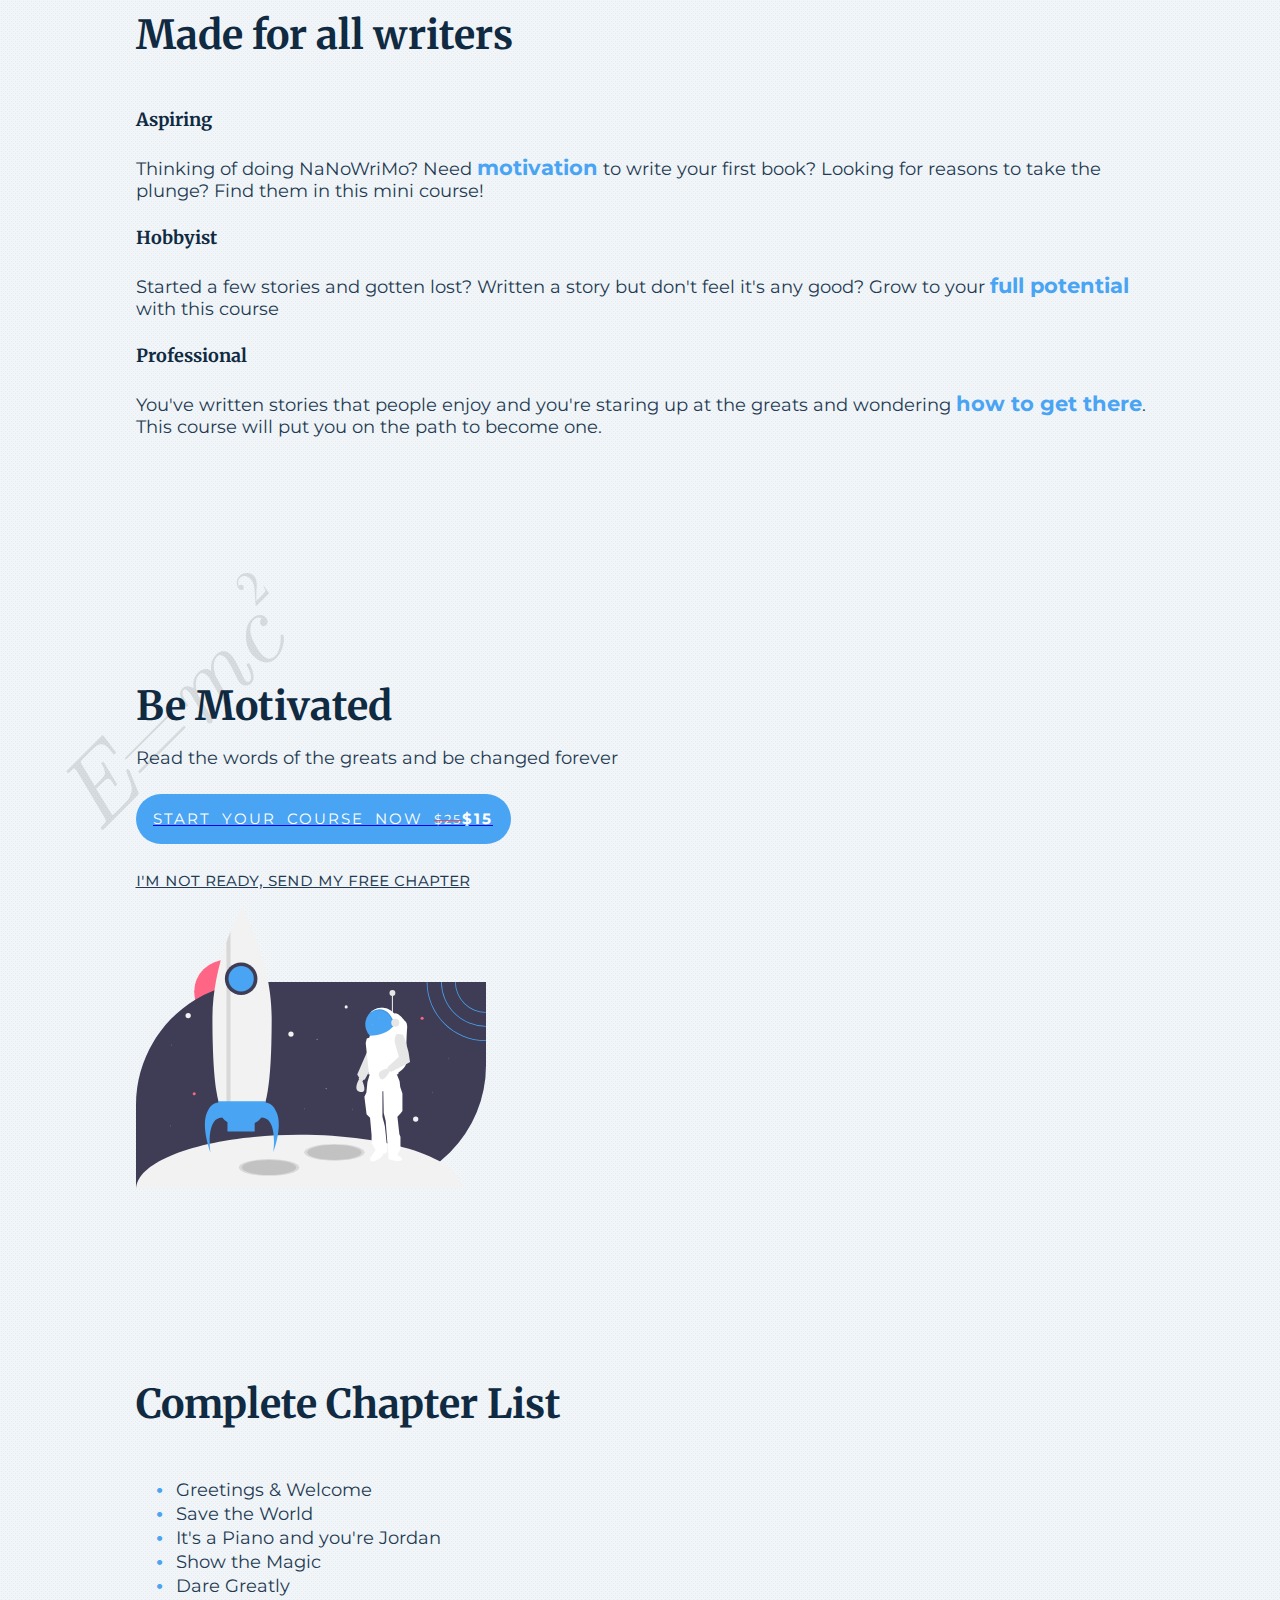
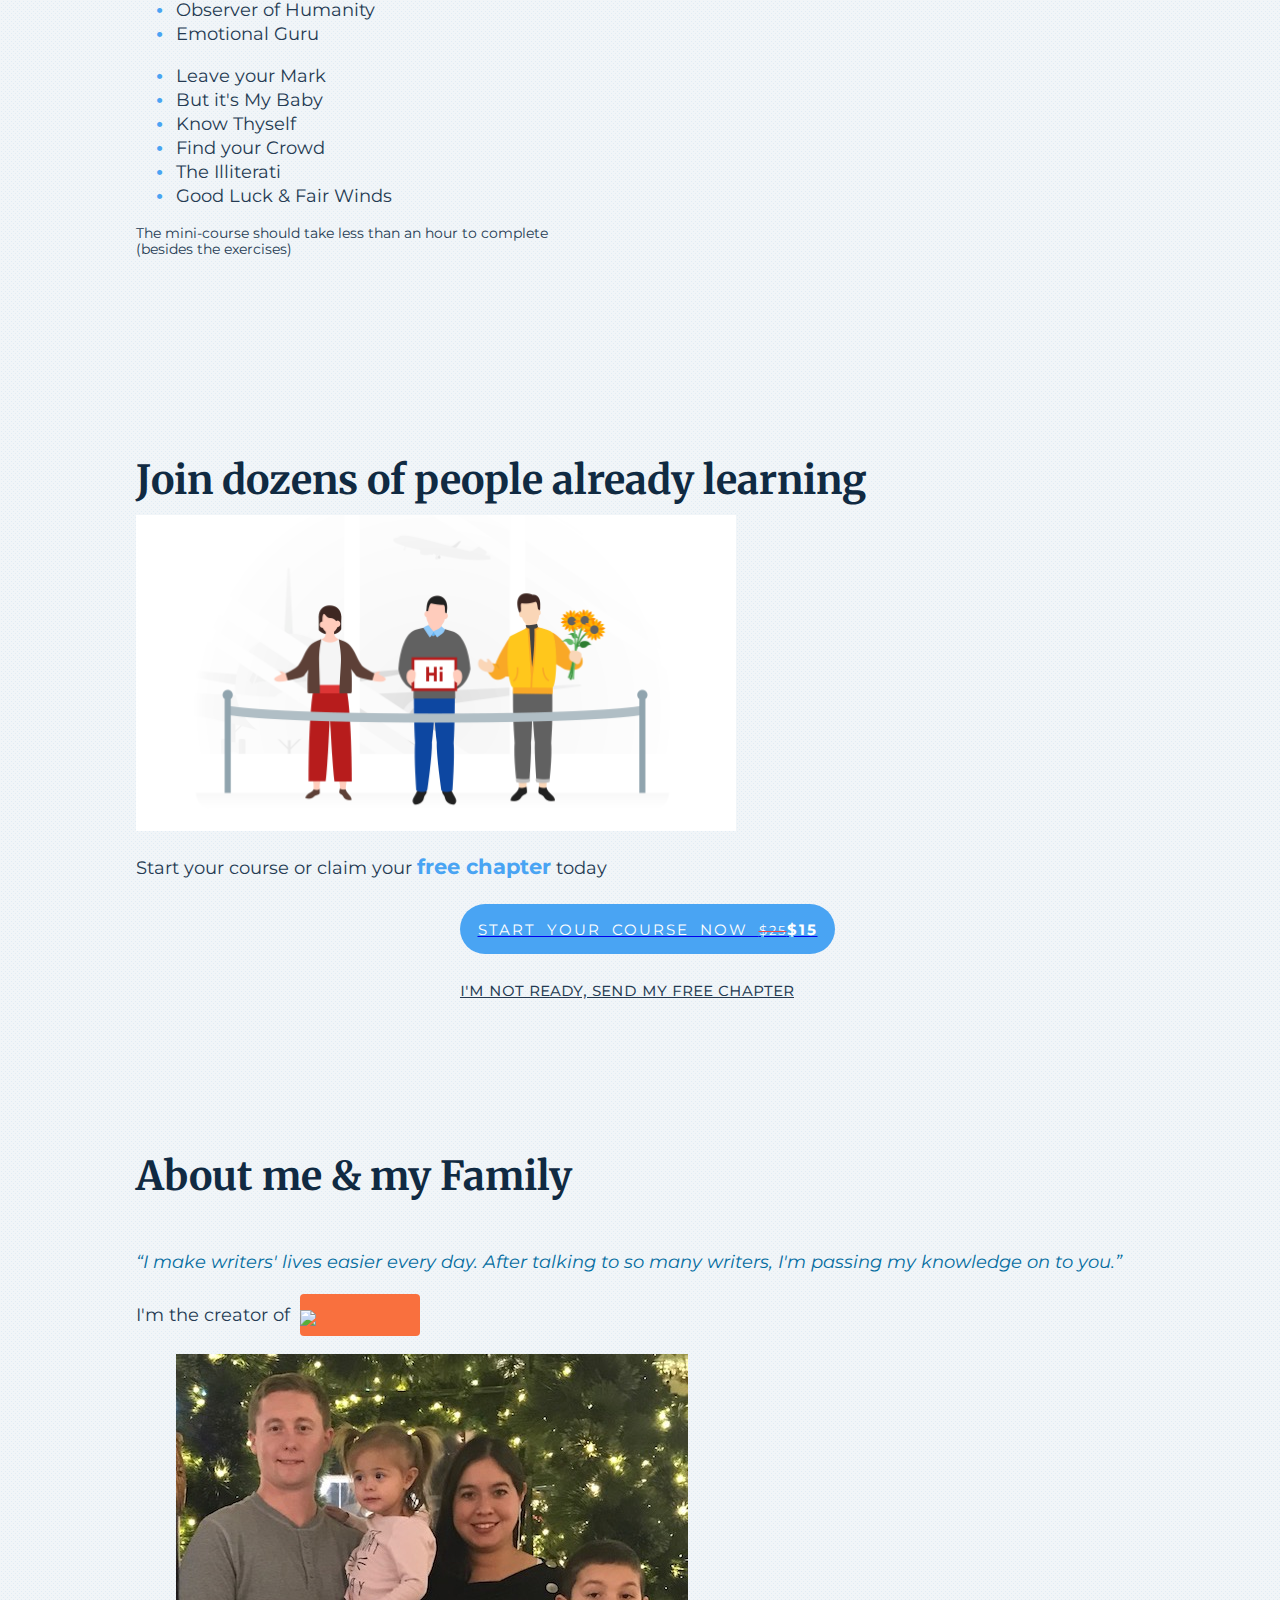
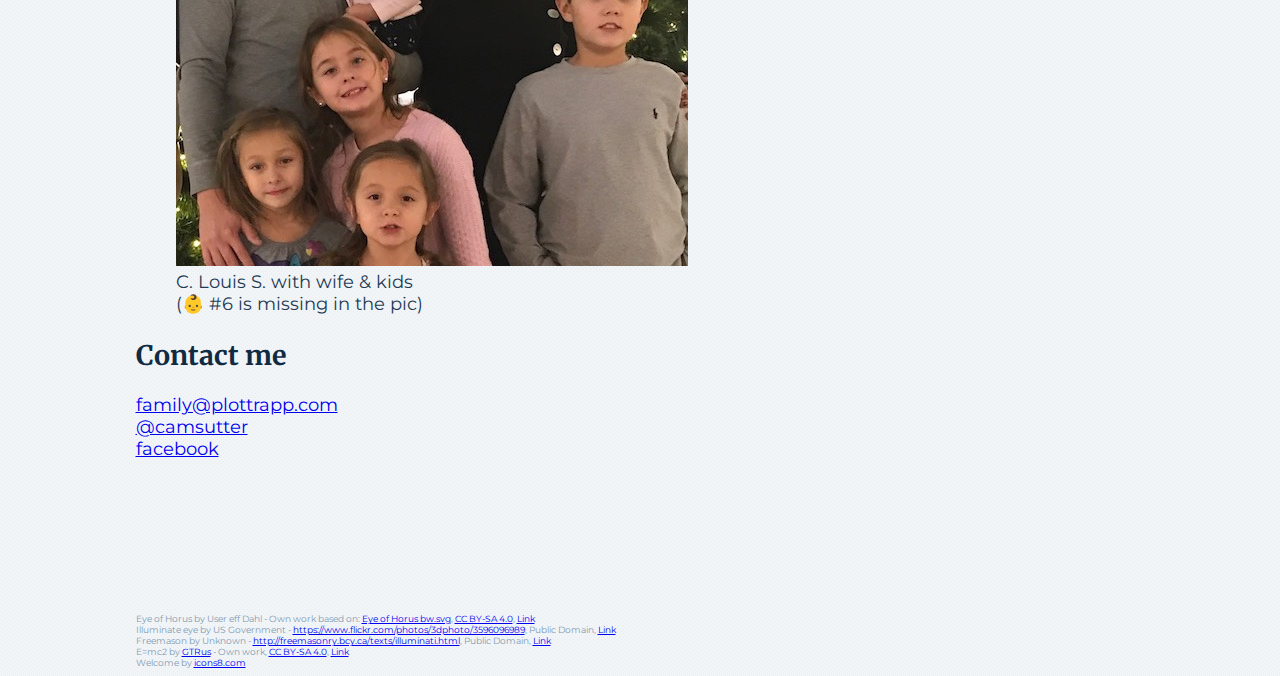
==== commit 61d544fc: "add contact me section" ====
--- a/index.html
+++ b/index.html
@@ -48,7 +48,11 @@
     <div class="content">
       <div class="header p-sticky">
         <a href="https://www.secretsofasanewriter.com"><img src="assets/img/logo.png" height="90"/></a>
-        <div class="header-small">(a mini course)</div>
+        <div class="header-small-txt">(a mini course)</div>
+      </div>
+      <div class="header-sm p-sticky">
+          <a href="https://www.secretsofasanewriter.com"><img src="assets/img/logo.png" class="img-responsive"/></a>
+          <div class="smaller text-center">(a mini course)</div>
       </div>
       <img class="watermark horus" src="assets/svg/Eye_of_Horus.svg"/>
       <img class="watermark sdf" src="assets/img/sdf_logo.png"/>
@@ -266,8 +270,16 @@
           <div class="column col-12">
             <figure class="figure">
               <img class="img-responsive p-centered" src="assets/img/fam_pic.jpeg">
-              <figcaption class="figure-caption text-center">C. Louis S. with wife &amp; kids <br/>(baby #6 is missing in the pic)</figcaption>
+              <figcaption class="figure-caption text-center">C. Louis S. with wife &amp; kids <br/>(👶 #6 is missing in the pic)</figcaption>
             </figure>
+          </div>
+          <div class="column col-12 text-center mt-2">
+            <h2>Contact me</h2>
+            <p>
+              <a href="mailto:family@plottrapp.com">family@plottrapp.com</a><br/>
+              <a href="https://twitter.com/@camsutter">@camsutter</a><br/>
+              <a href="https://facebook.com/camsutter">facebook</a>
+            </p>
           </div>
         </div>
         <div class="gray small">Eye of Horus by User eff Dahl - Own work based on: <a href="http://commons.wikimedia.org/wiki/File:Eye_of_Horus_bw.svg" title="File:Eye of Horus bw.svg">Eye of Horus bw.svg</a>, <a href="https://creativecommons.org/licenses/by-sa/4.0" title="Creative Commons Attribution-Share Alike 4.0">CC BY-SA 4.0</a>, <a href="https://commons.wikimedia.org/w/index.php?curid=45243617">Link</a></div>
--- a/assets/css/styles.css
+++ b/assets/css/styles.css
@@ -47,6 +47,9 @@
 .smaller {
   font-size: 75%;
 }
+.small {
+  font-size: 50%;
+}
 
 /* #49a4f3 */
 
@@ -66,9 +69,17 @@
   padding: 15px 0px;
 }
 
-.header .header-small {
+.header .header-small-txt {
   display: inline-block;
   vertical-align: 140%;
+}
+
+.header-sm {
+  display: none;
+  height: 75px;
+  top: 0;
+  background-color: hsl(210, 36%, 96%);
+  z-index: 1000;
 }
 
 .m-top-lg {
@@ -178,10 +189,6 @@
   margin-left: -1em; /* Also needed for space (tweak if needed) */
 }
 
-.small {
-  font-size: 50%;
-}
-
 .watermark {
   position: absolute;
   opacity: 0.1;
@@ -263,3 +270,68 @@
 del {
   color: hsl(360, 83%, 62%);
 }
+
+
+@media (max-width: 680px) {
+  .content {
+    padding: 3px;  
+  }
+  .header {
+    display: none;
+  }
+  .header-sm {
+    display: block;
+  }
+
+  .watermark {
+    opacity: 0.05;
+  }
+
+  .horus {
+    top: 750px;
+    height: 50px;
+    left: 10px;
+  }
+  
+  .sdf {
+    top: 875px;
+    left: 160px;
+    height: 100px;
+  }
+  
+  .freemason {
+    top: 1300px;
+    left: 200px;
+    height: 150px;
+  }
+  
+  .illuminati {
+    top: 780px;
+    right: 20px;
+    height: 60px;
+  }
+  
+  .tiki {
+    top: 2450px;
+    height: 150px;
+    right: 250px;
+  }
+  
+  .illuminati-owl {
+    top: 3125px;
+    height: 450px;
+    left: -100px;
+  }
+  
+  .totem {
+    top: 4425px;
+    right: 100px;
+    height: 150px;
+  }
+  
+  .emc {
+    top: 9275px;
+    left: -25px;
+    height: 75px;
+  }
+}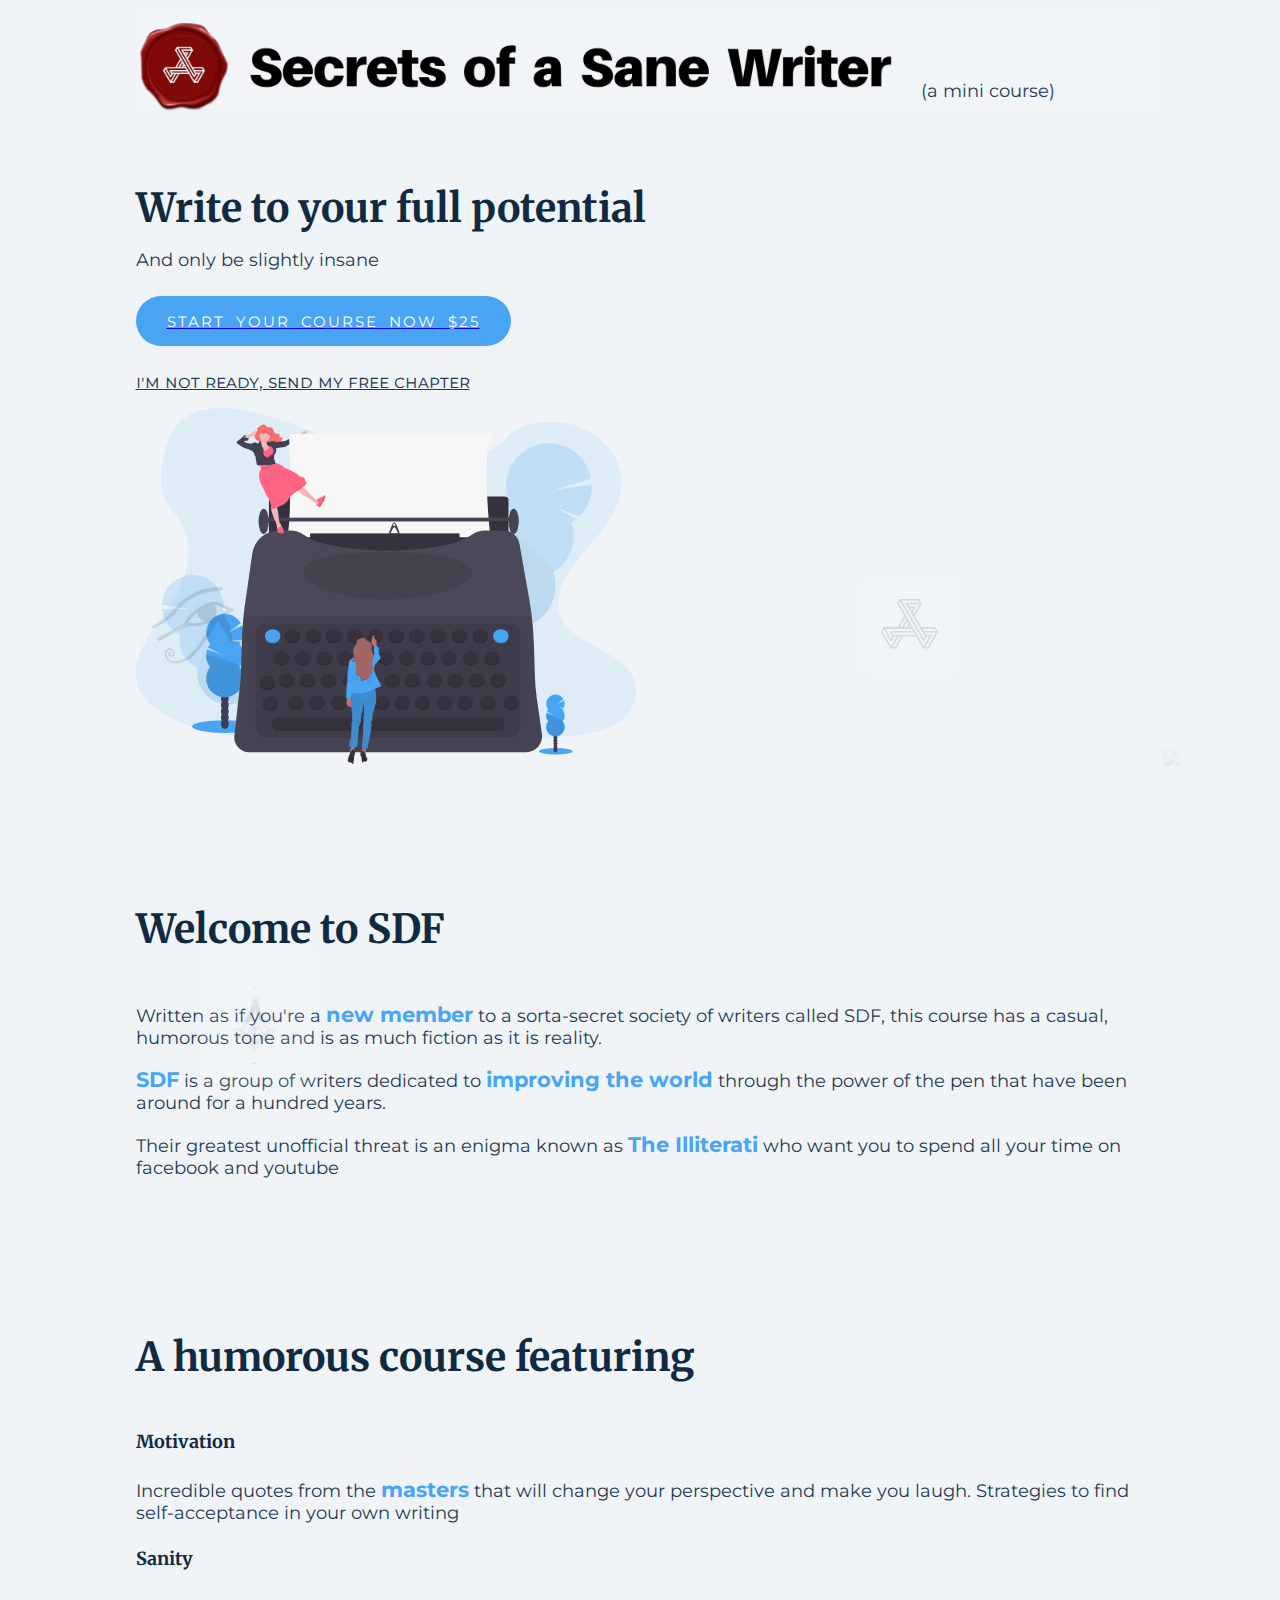
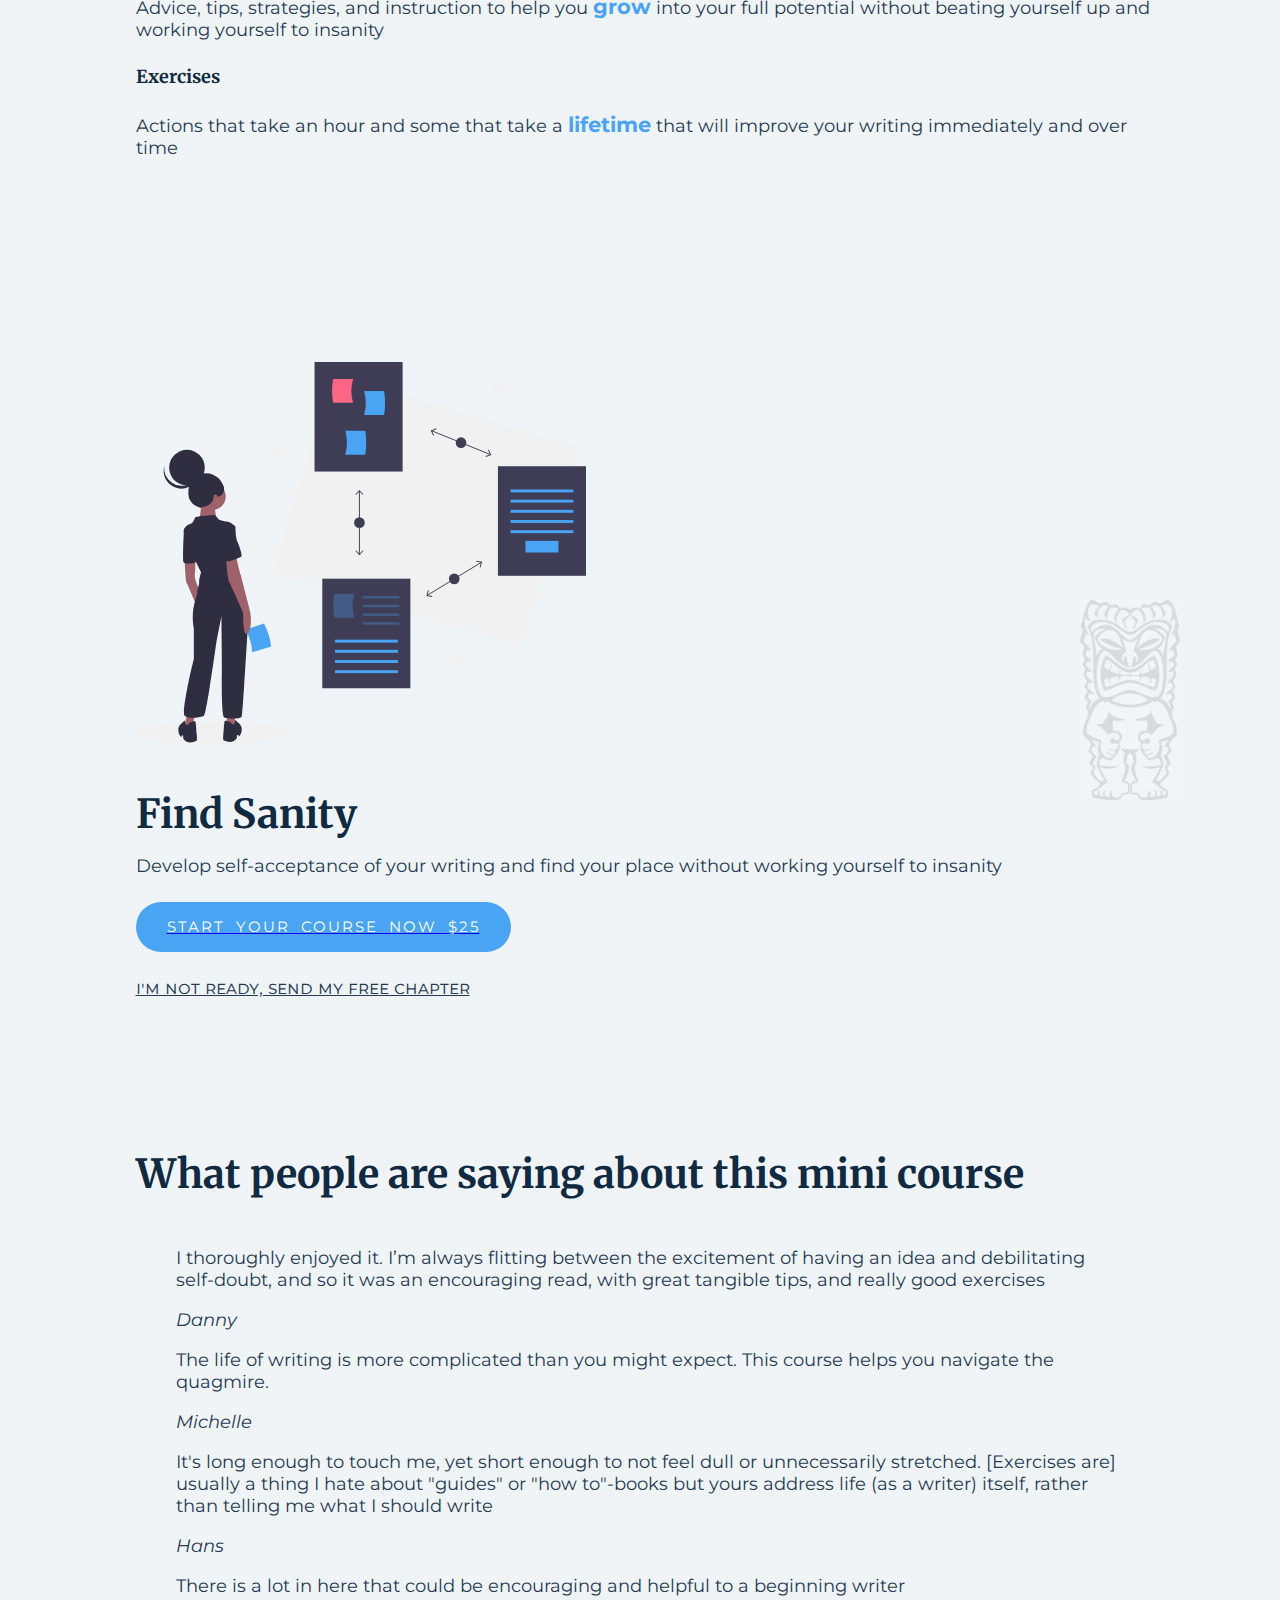
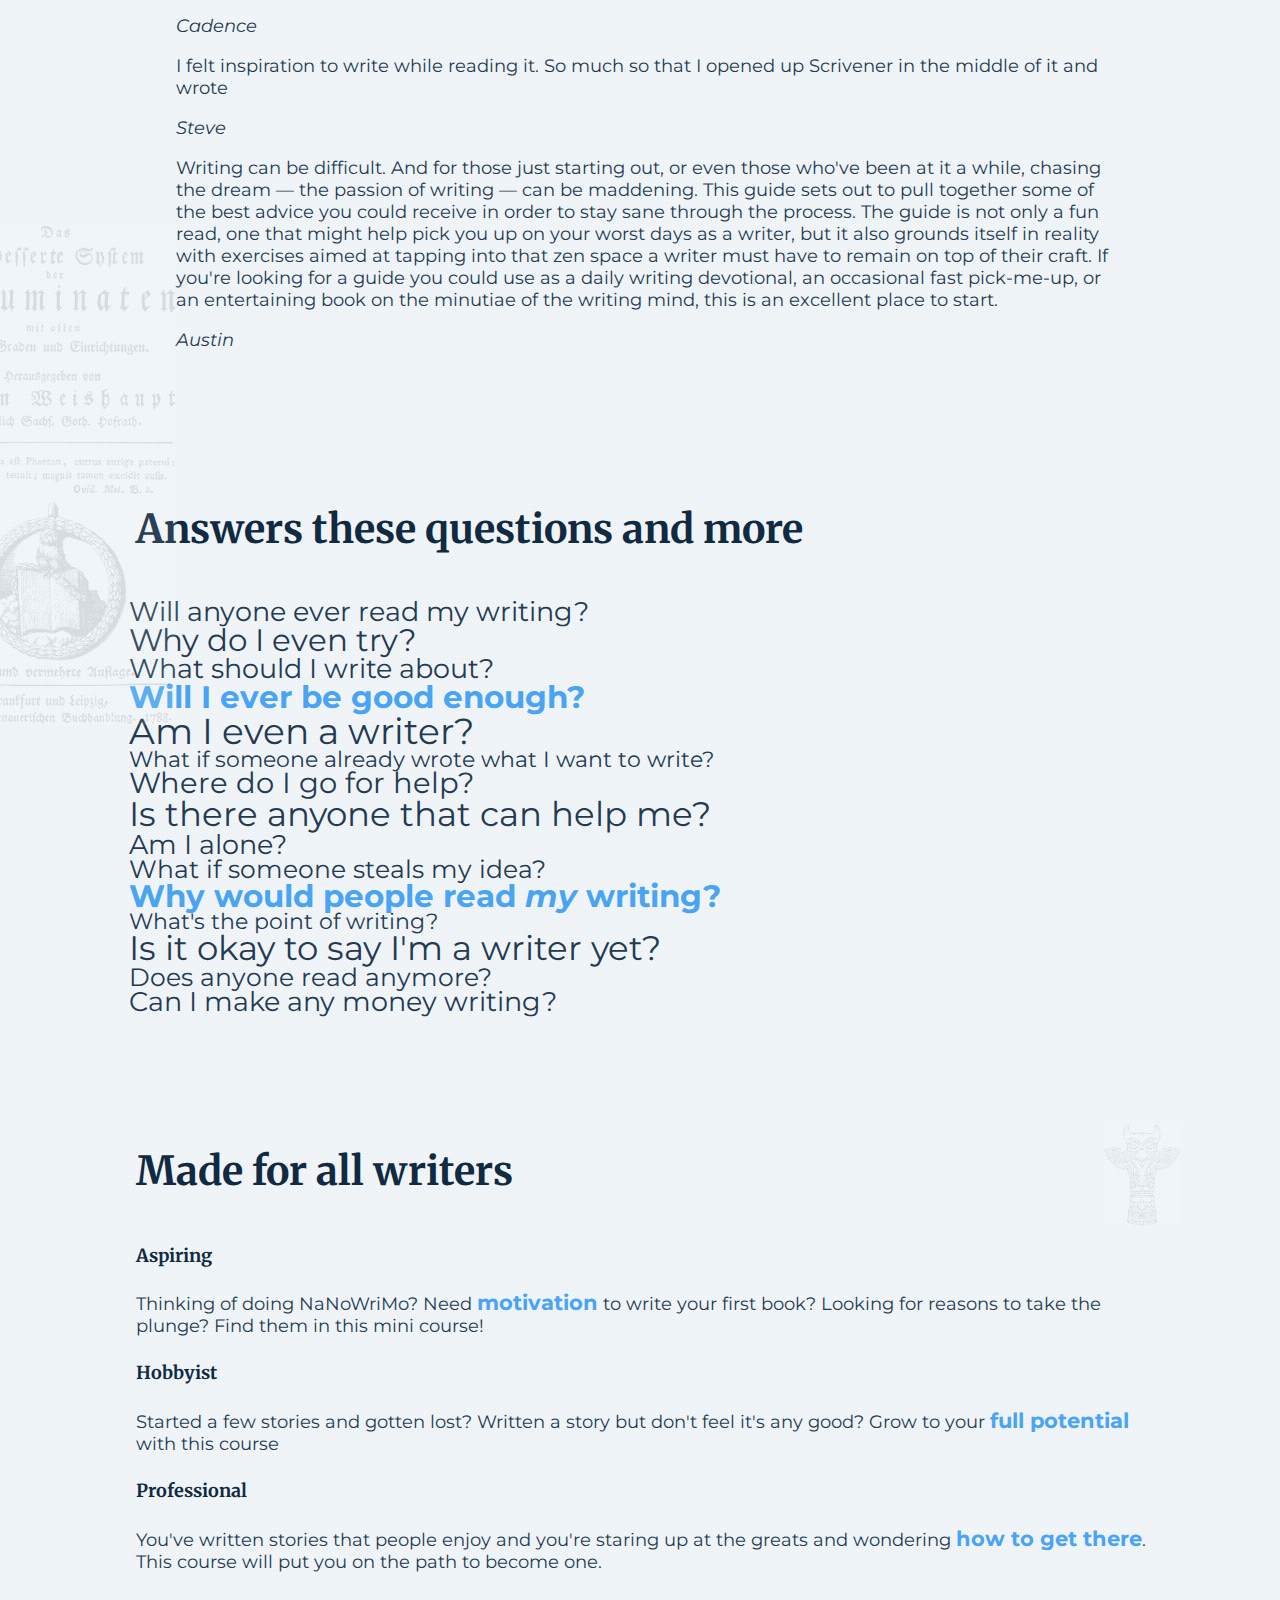
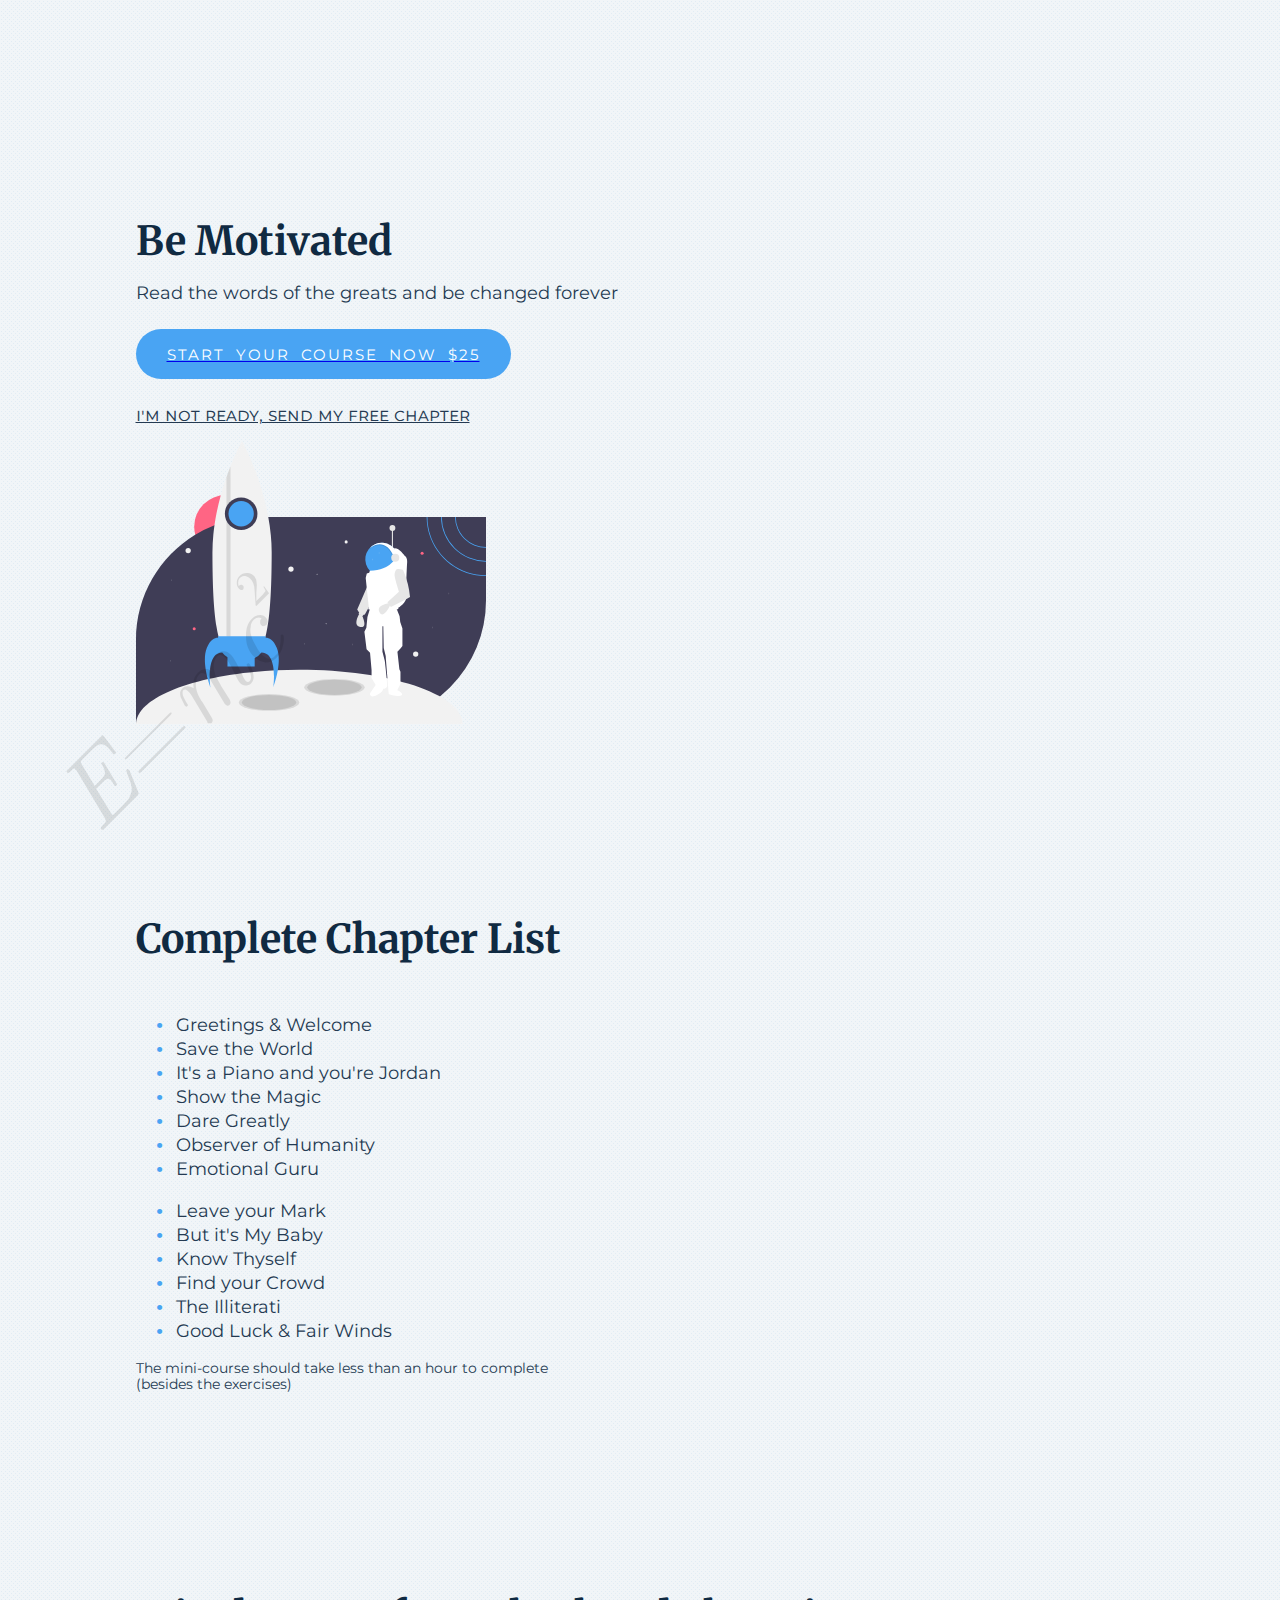
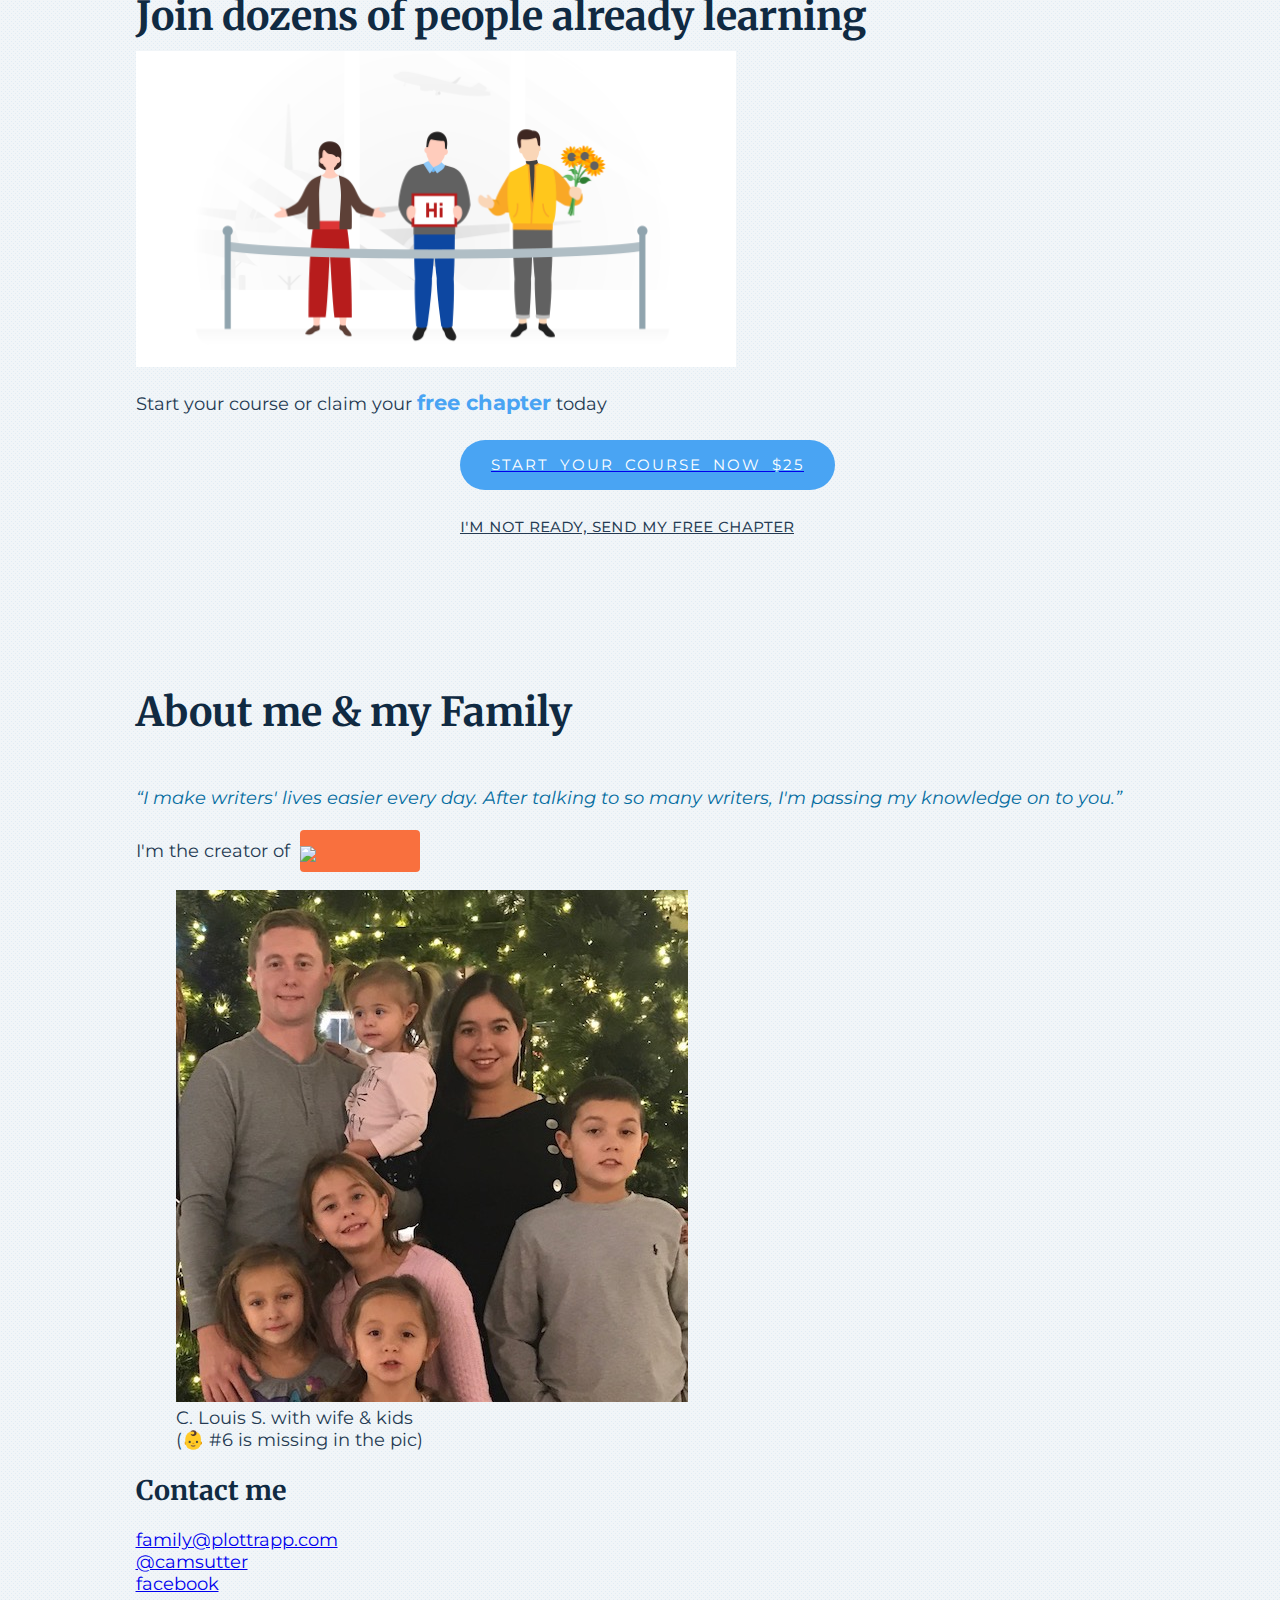
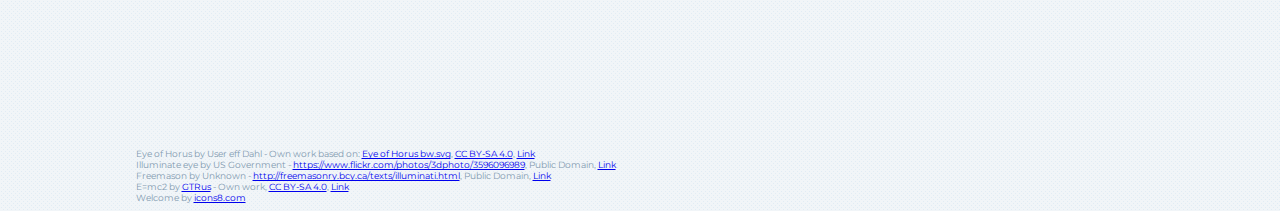
==== commit c2693f7a: "remove countdown" ====
--- a/index.html
+++ b/index.html
@@ -68,7 +68,7 @@
             <h1>Write to your full potential</h1>
             <span>And only be slightly insane</span>
             <a href="https://gum.co/ZDbMu" target="_blank" data-gumroad-single-product="true" class="btn btn-primary btn-lg btn-cta">
-              <span class="">START YOUR COURSE NOW <del><span style="color:white;">$25</span></del><b>$15</b></span>
+              <span class="">START YOUR COURSE NOW $25</span>
             </a>
             <a href="https://mailchi.mp/270e147cfab5/sane_writer_free_chapter" class="btn btn-link btn-free-trial text-bold">
               <span>I&apos;m not ready, send my free chapter</span>
@@ -86,14 +86,6 @@
             <p>Their greatest unofficial threat is an enigma known as <strong>The Illiterati</strong> who want you to spend all your time on facebook and youtube</p>
           </div>
         </div>
-        <div class="columns">
-          <div class="column col-12 text-center py-2 mb-2">
-            <p style="font-size: 120%" class="py-2"><strong>Pre-order now and save 40%</strong></p>
-          </div>
-          <div class="column col-10 col-mx-auto col-md-12">
-              <div data-type="countdown" data-id="1380080" class="tickcounter" style="width: 100%; position: relative; padding-bottom: 25%"><a href="https://www.tickcounter.com/countdown/1380080/my-countdown" title="My countdown">My countdown</a><a href="https://www.tickcounter.com/" title="Countdown">Countdown</a></div><script>(function(d, s, id) { var js, pjs = d.getElementsByTagName(s)[0]; if (d.getElementById(id)) return; js = d.createElement(s); js.id = id; js.src = "//www.tickcounter.com/static/js/loader.js"; pjs.parentNode.insertBefore(js, pjs); }(document, "script", "tickcounter-sdk"));</script>
-          </div>
-        </div>
         <h1 class="text-center">A humorous course featuring</h1>
         <div class="columns">
           <div class="column col-4 col-lg-6 col-sm-12">
@@ -117,7 +109,7 @@
             <h1 class="mt-40">Find Sanity</h1>
             <span>Develop self-acceptance of your writing and find your place without working yourself to insanity</span>
             <a href="https://gum.co/ZDbMu" target="_blank" data-gumroad-single-product="true" class="btn btn-primary btn-lg btn-cta">
-              <span class="">START YOUR COURSE NOW <del><span style="color:white;">$25</span></del><b>$15</b></span>
+              <span class="">START YOUR COURSE NOW $25</span>
             </a>
             <a href="https://mailchi.mp/270e147cfab5/sane_writer_free_chapter" class="btn btn-link btn-free-trial text-bold">
               <span>I&apos;m not ready, send my free chapter</span>
@@ -203,7 +195,7 @@
               <h1 class="mt-40">Be Motivated</h1>
               <span>Read the words of the greats and be changed forever</span>
               <a href="https://gum.co/ZDbMu" target="_blank" data-gumroad-single-product="true" class="btn btn-primary btn-lg btn-cta">
-                <span class="">START YOUR COURSE NOW <del><span style="color:white;">$25</span></del><b>$15</b></span>
+                <span class="">START YOUR COURSE NOW $25</span>
               </a>
               <a href="https://mailchi.mp/270e147cfab5/sane_writer_free_chapter" class="btn btn-link btn-free-trial text-bold">
                 <span>I&apos;m not ready, send my free chapter</span>
@@ -252,7 +244,7 @@
         <div class="columns">
           <div class="column col-6 col-sm-12 col-mx-auto">
             <a href="https://gum.co/ZDbMu" target="_blank" data-gumroad-single-product="true" class="btn btn-primary btn-lg btn-cta" style="margin-left:auto;margin-right:auto;">
-              <span class="">START YOUR COURSE NOW <del><span style="color:white;">$25</span></del><b>$15</b></span>
+              <span class="">START YOUR COURSE NOW $25</span>
             </a>
             <a href="https://mailchi.mp/270e147cfab5/sane_writer_free_chapter" class="btn btn-link btn-free-trial text-bold" style="margin-left:auto;margin-right:auto;">
               <span>I&apos;m not ready, send my free chapter</span>
